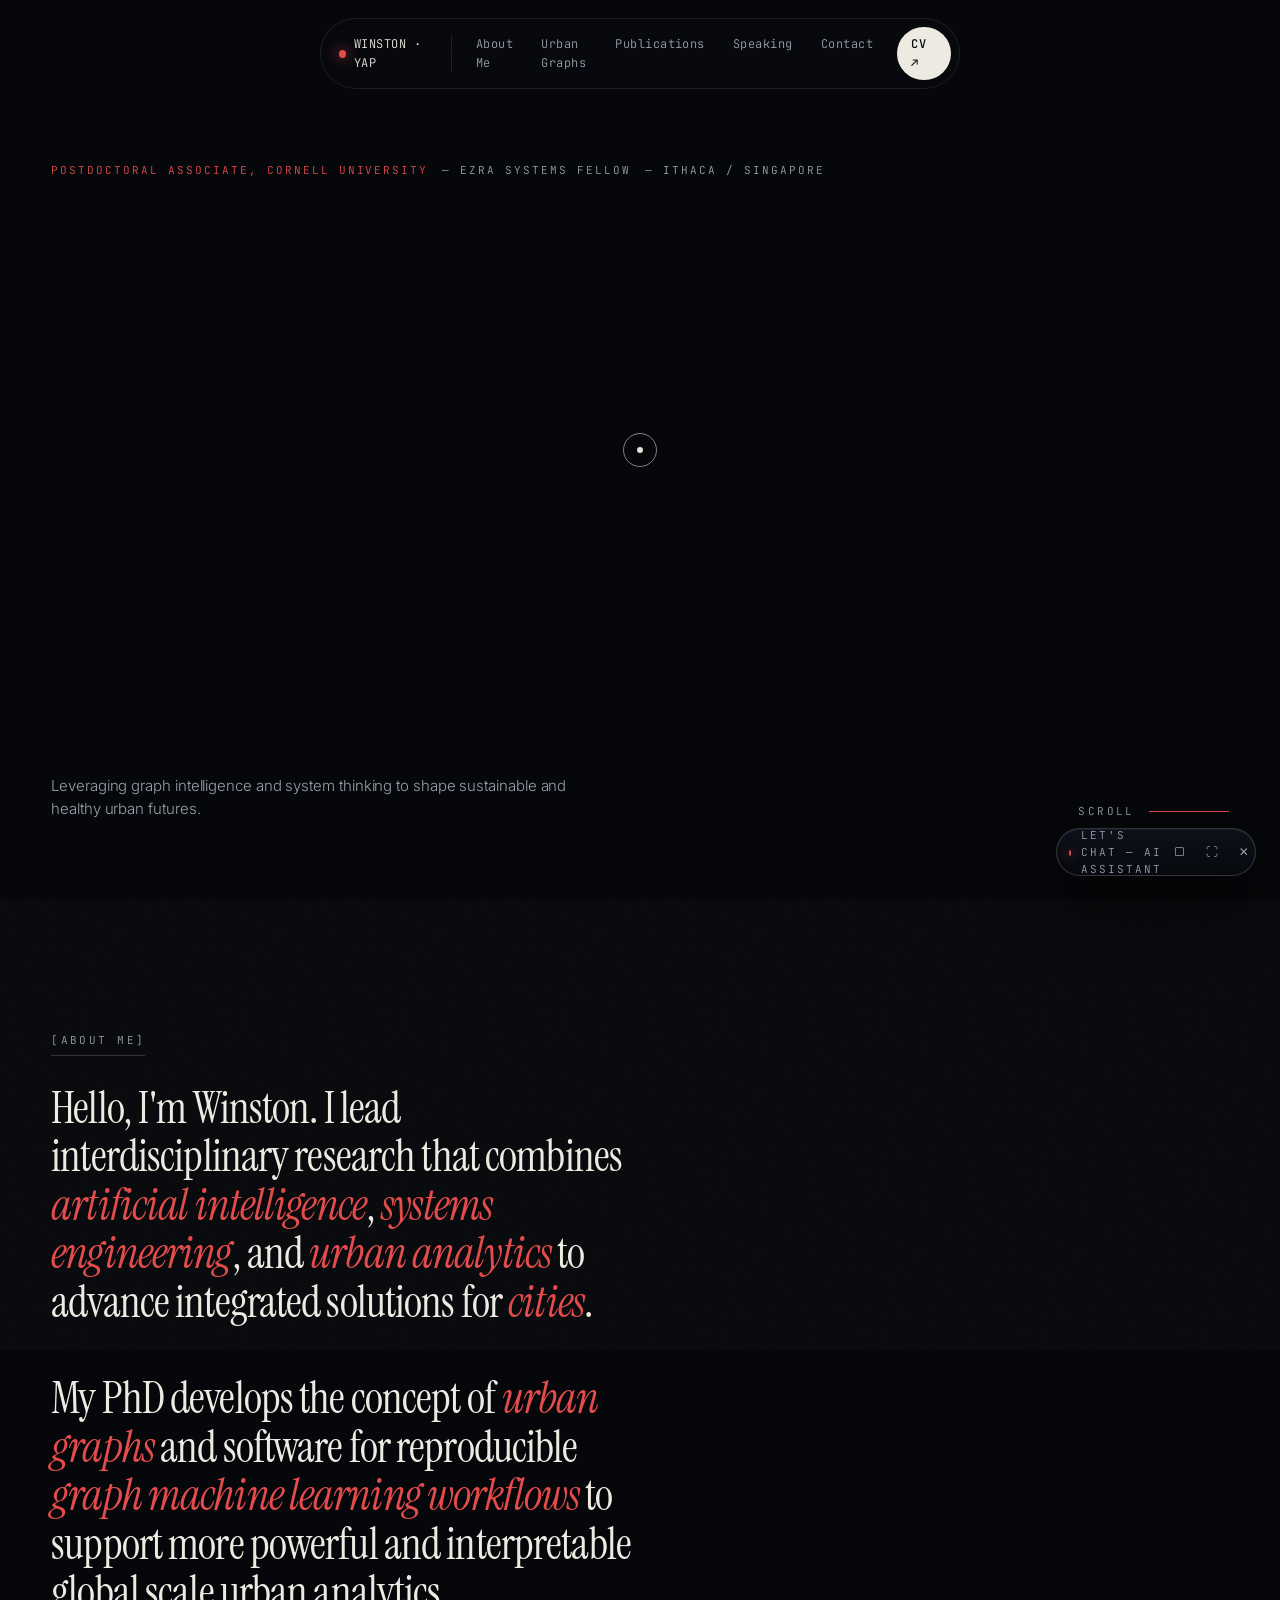
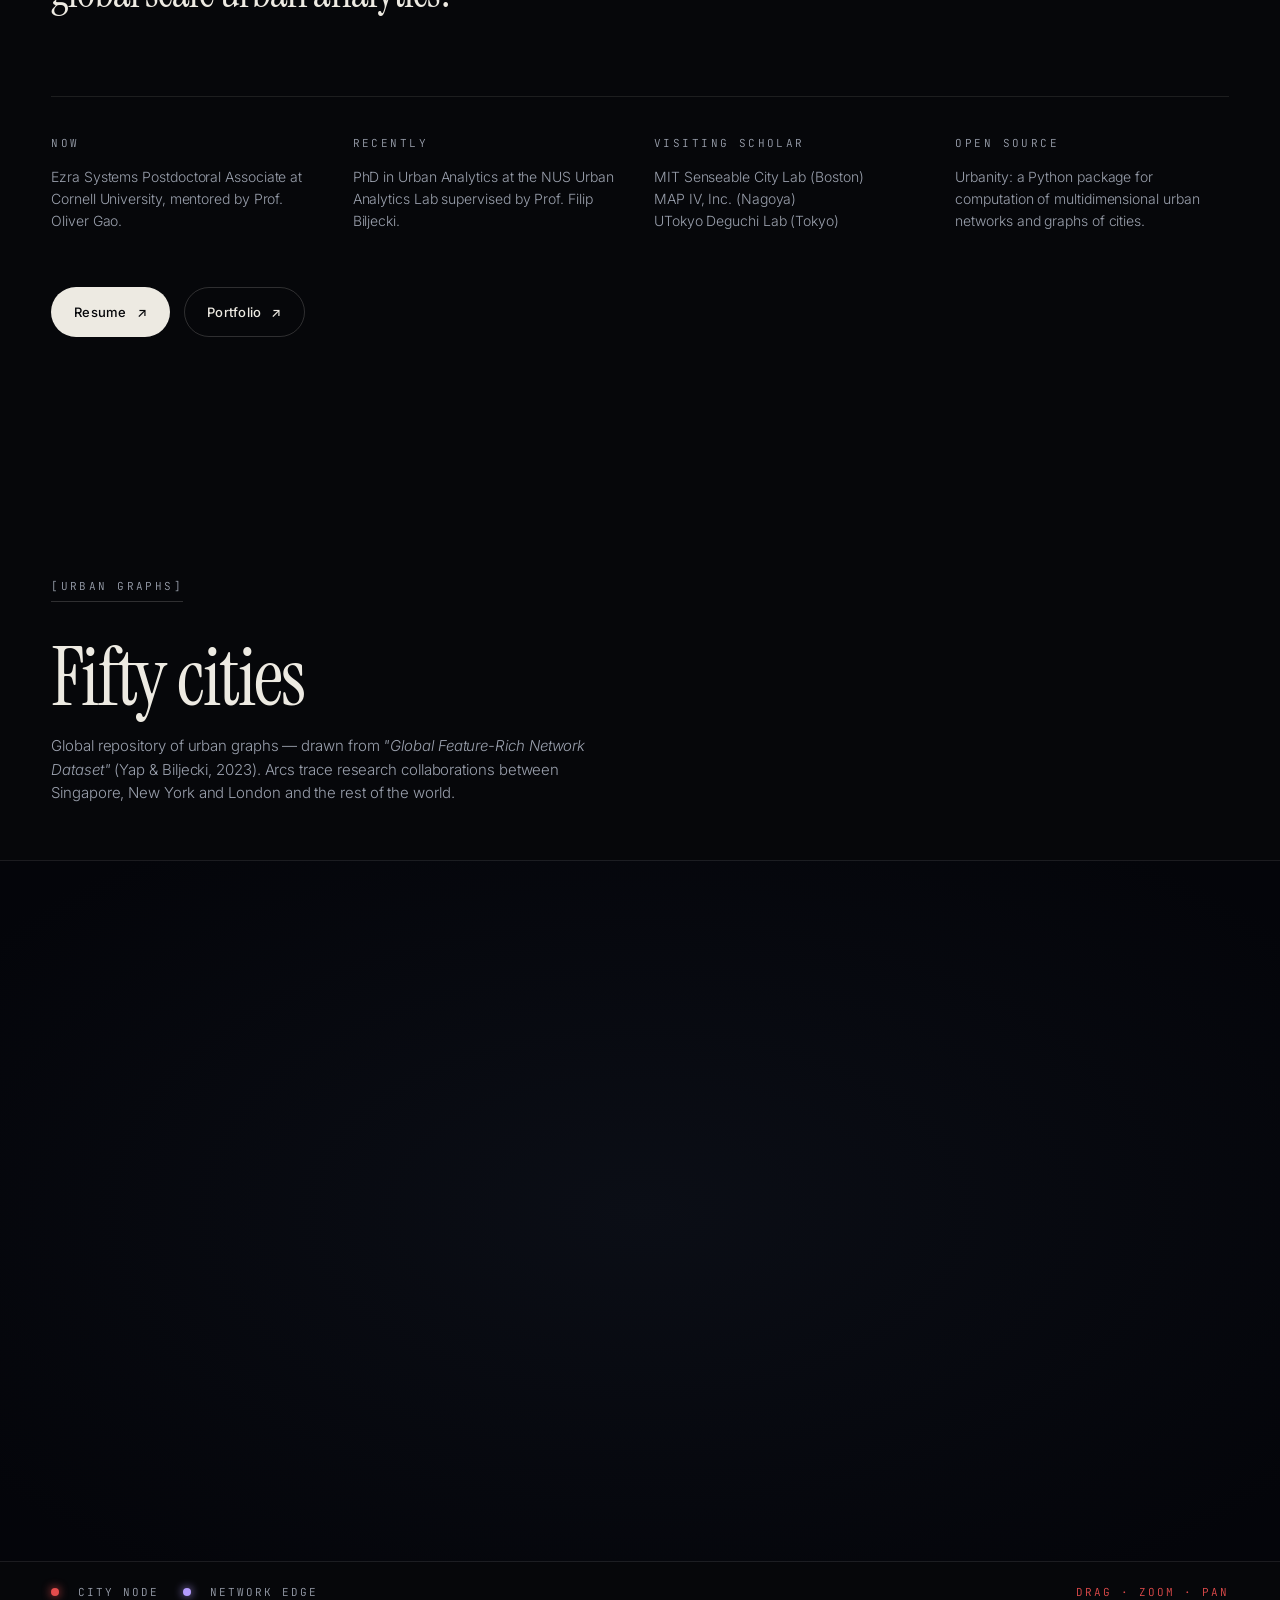
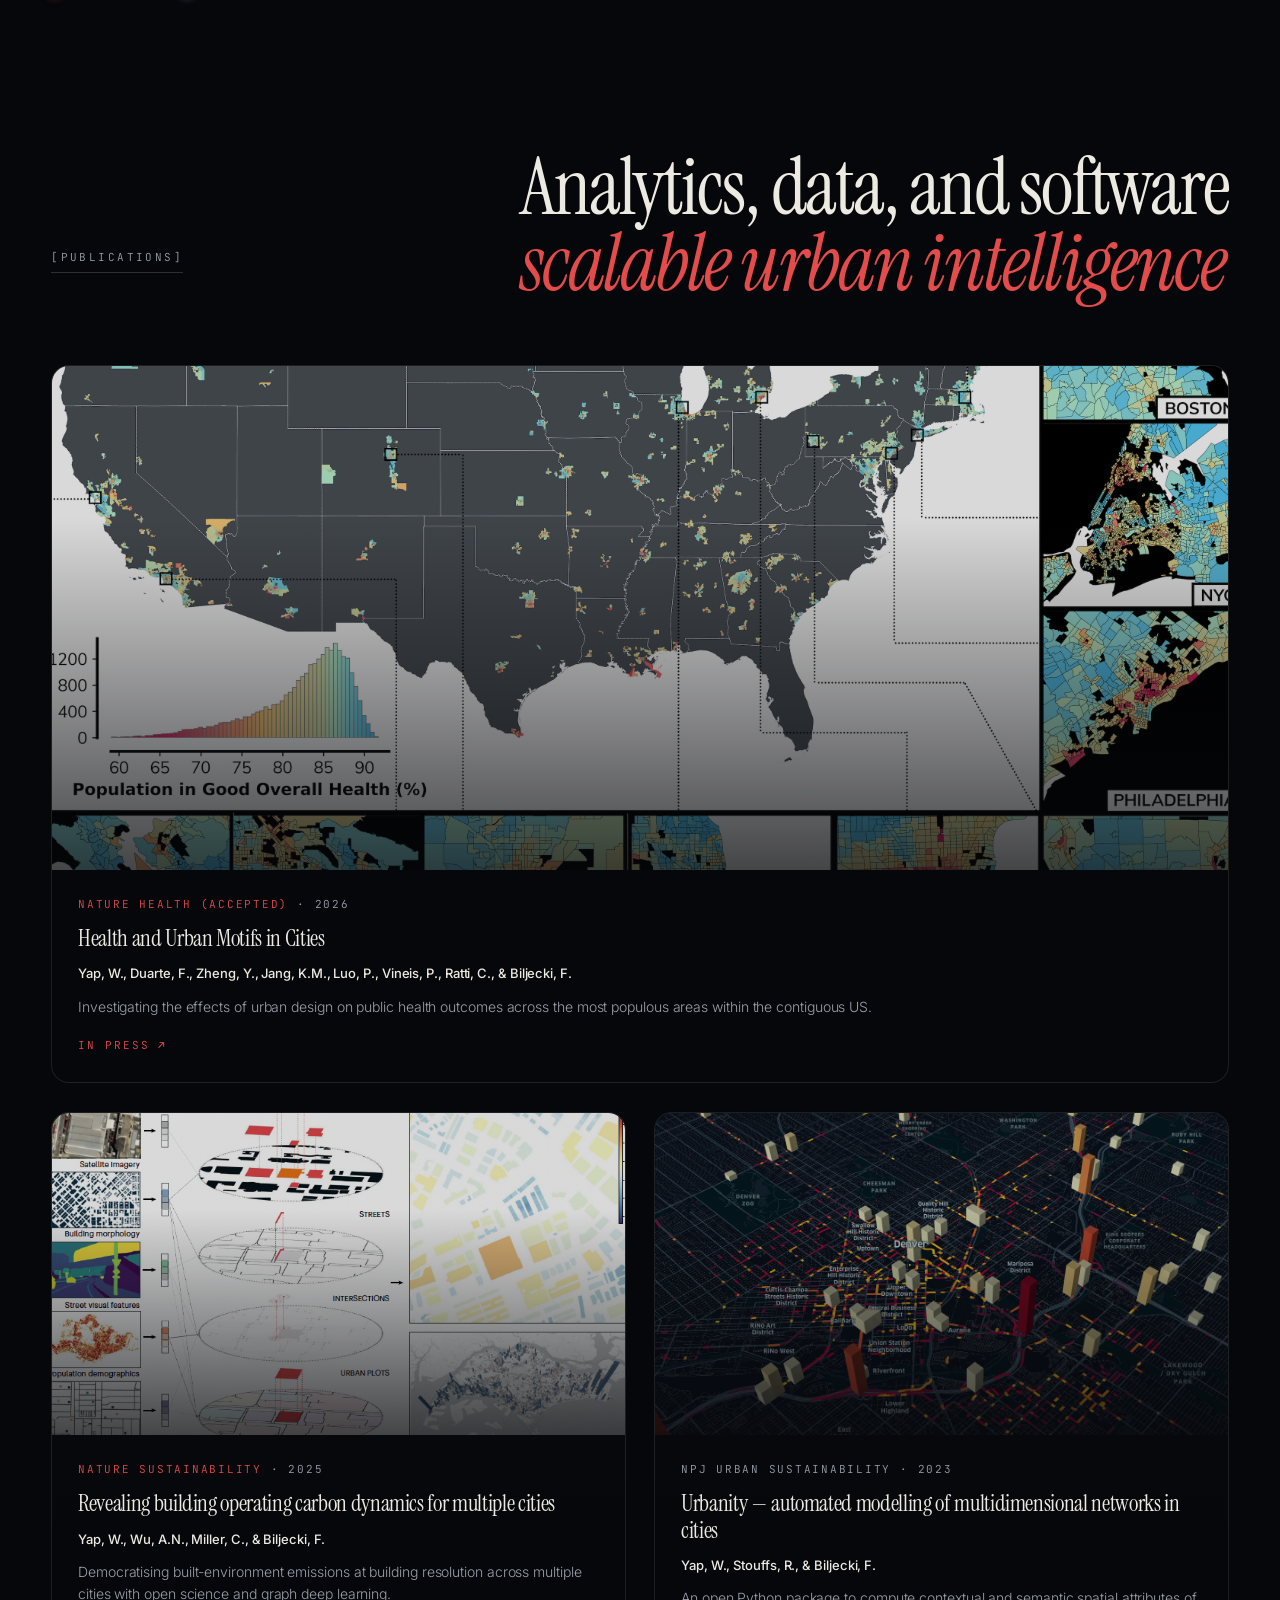
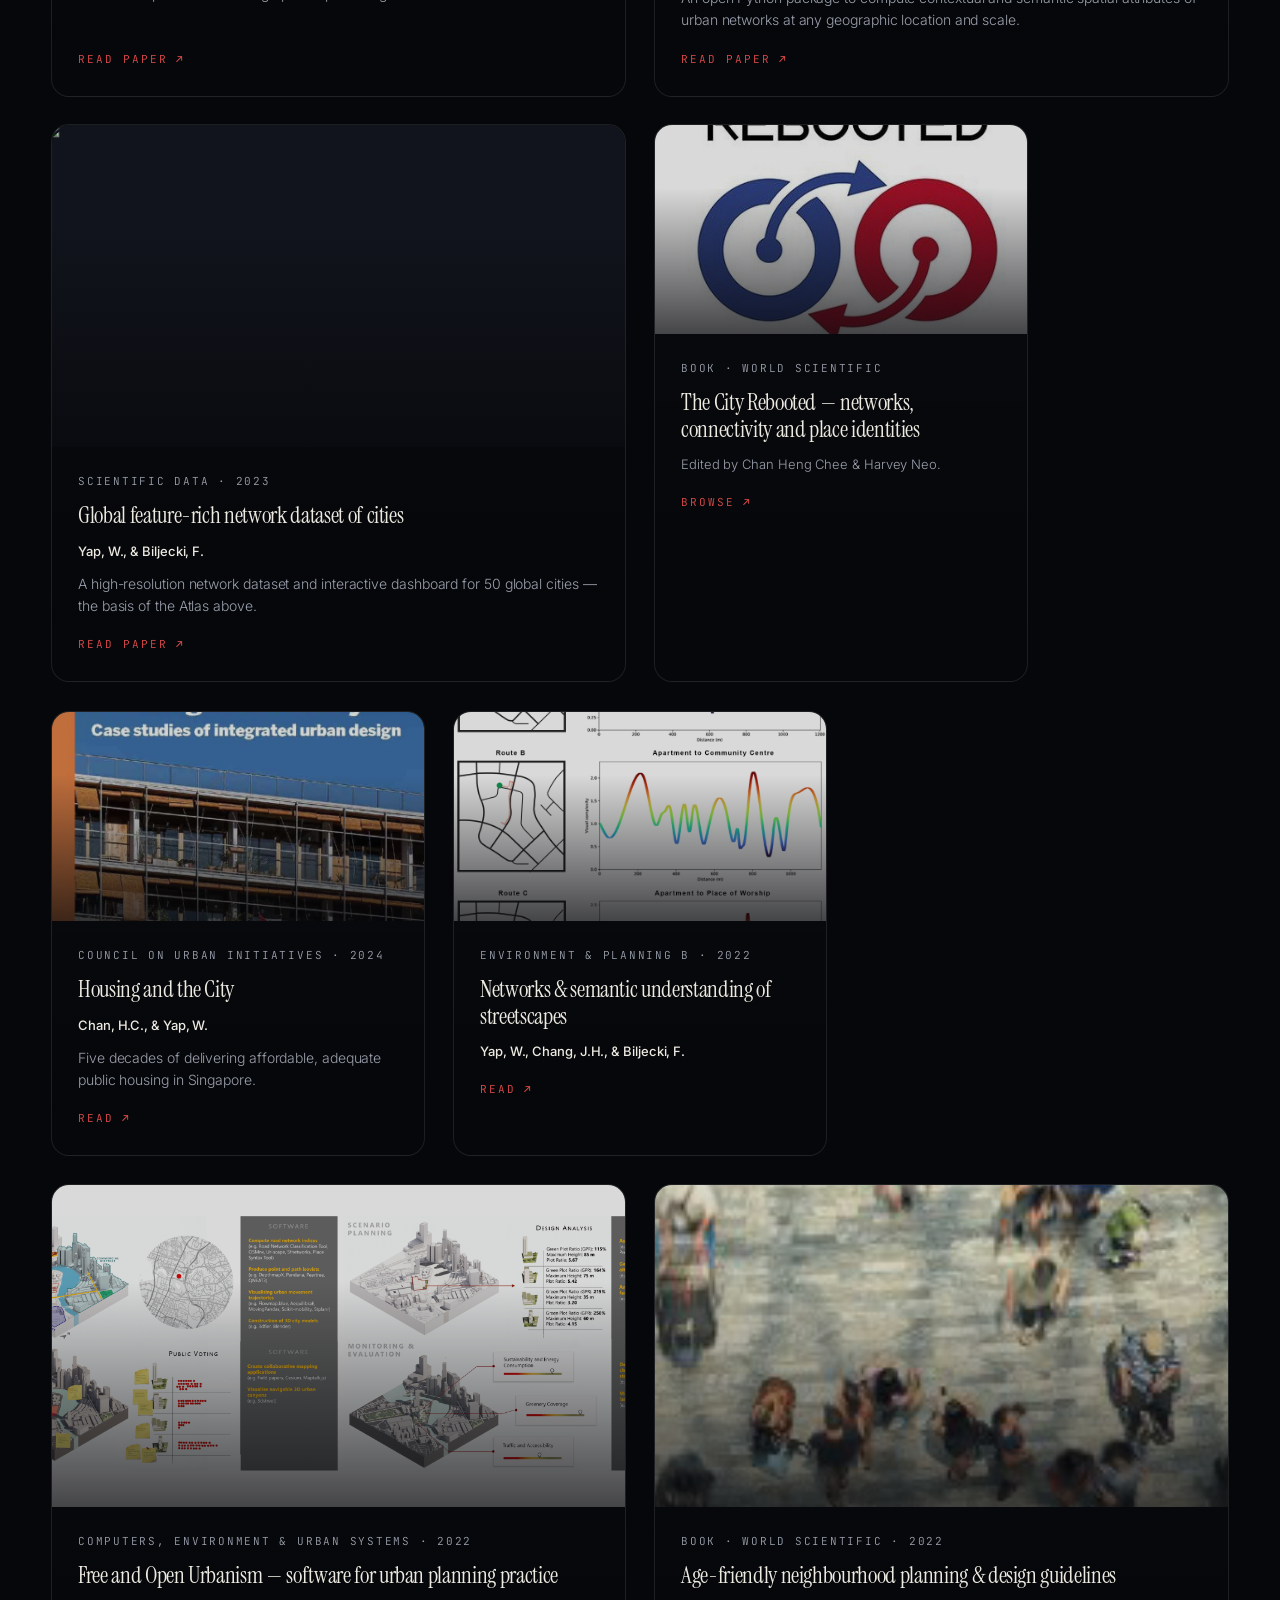
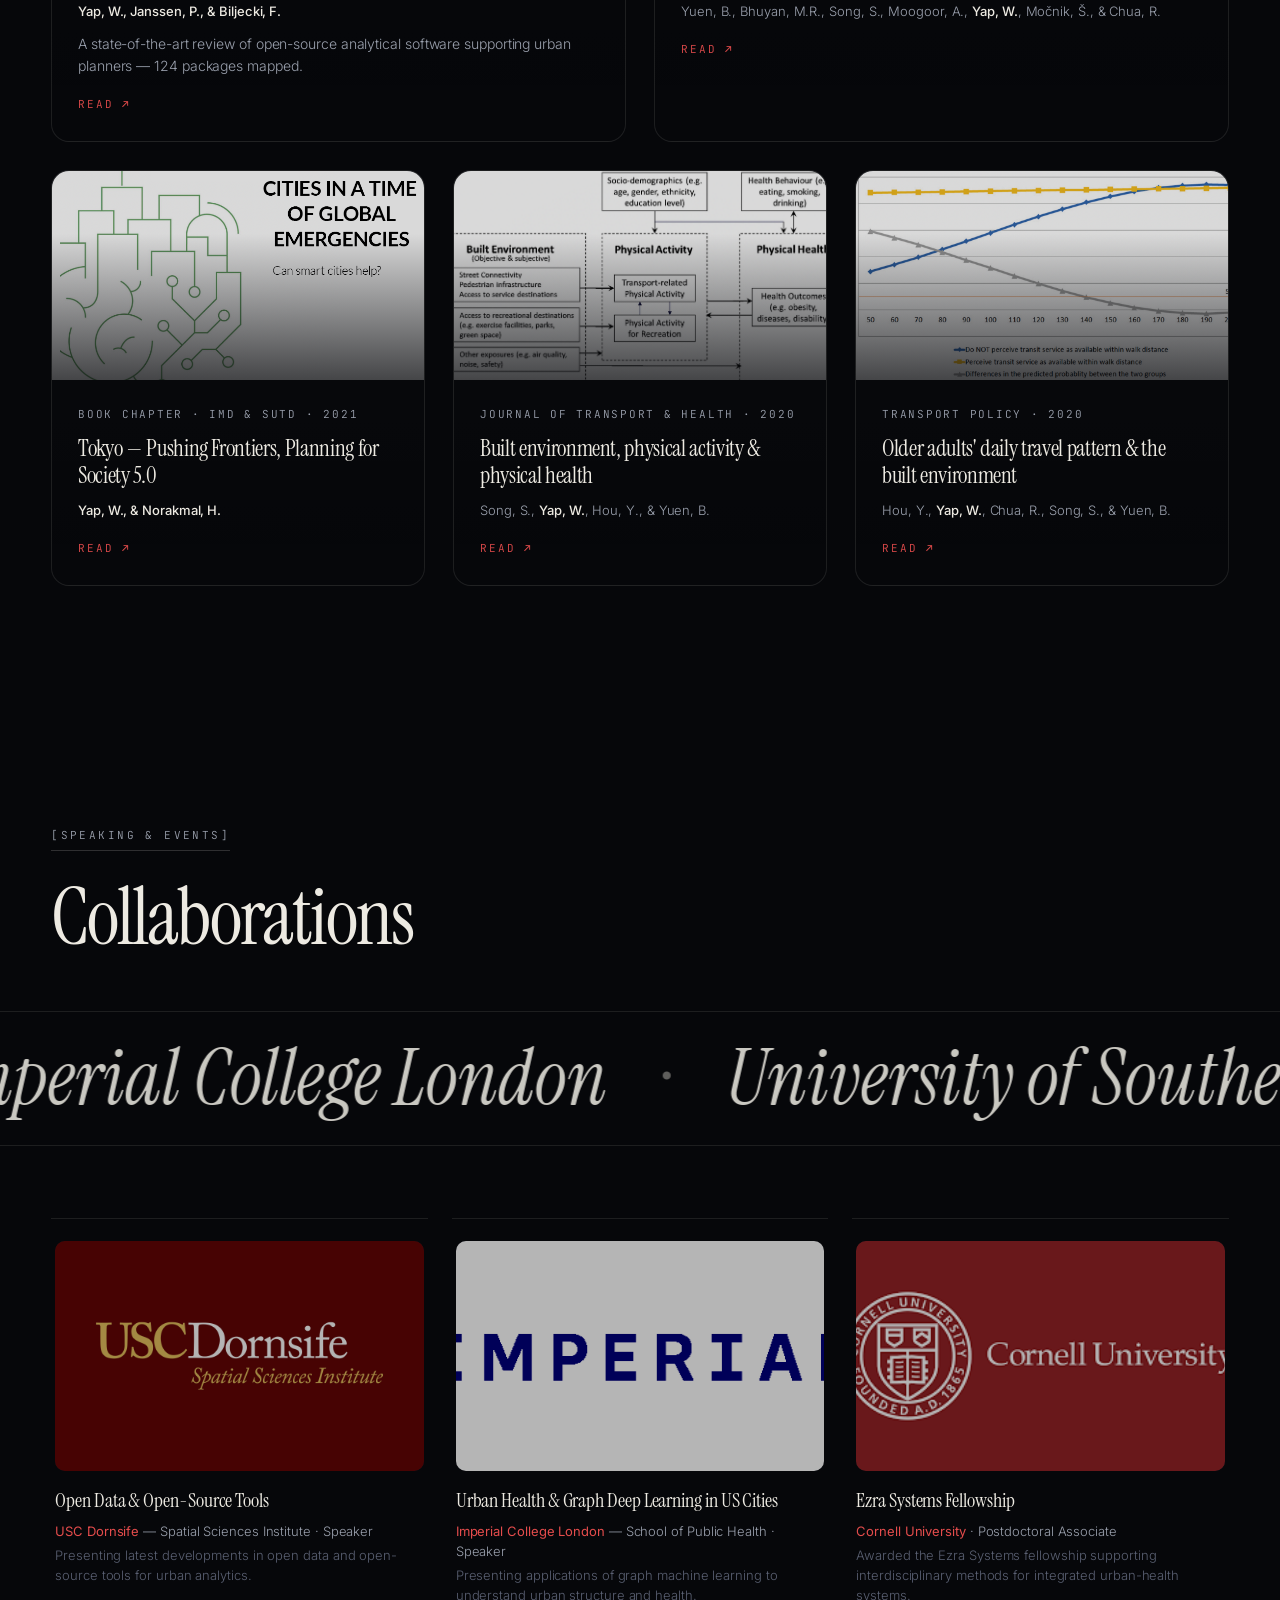
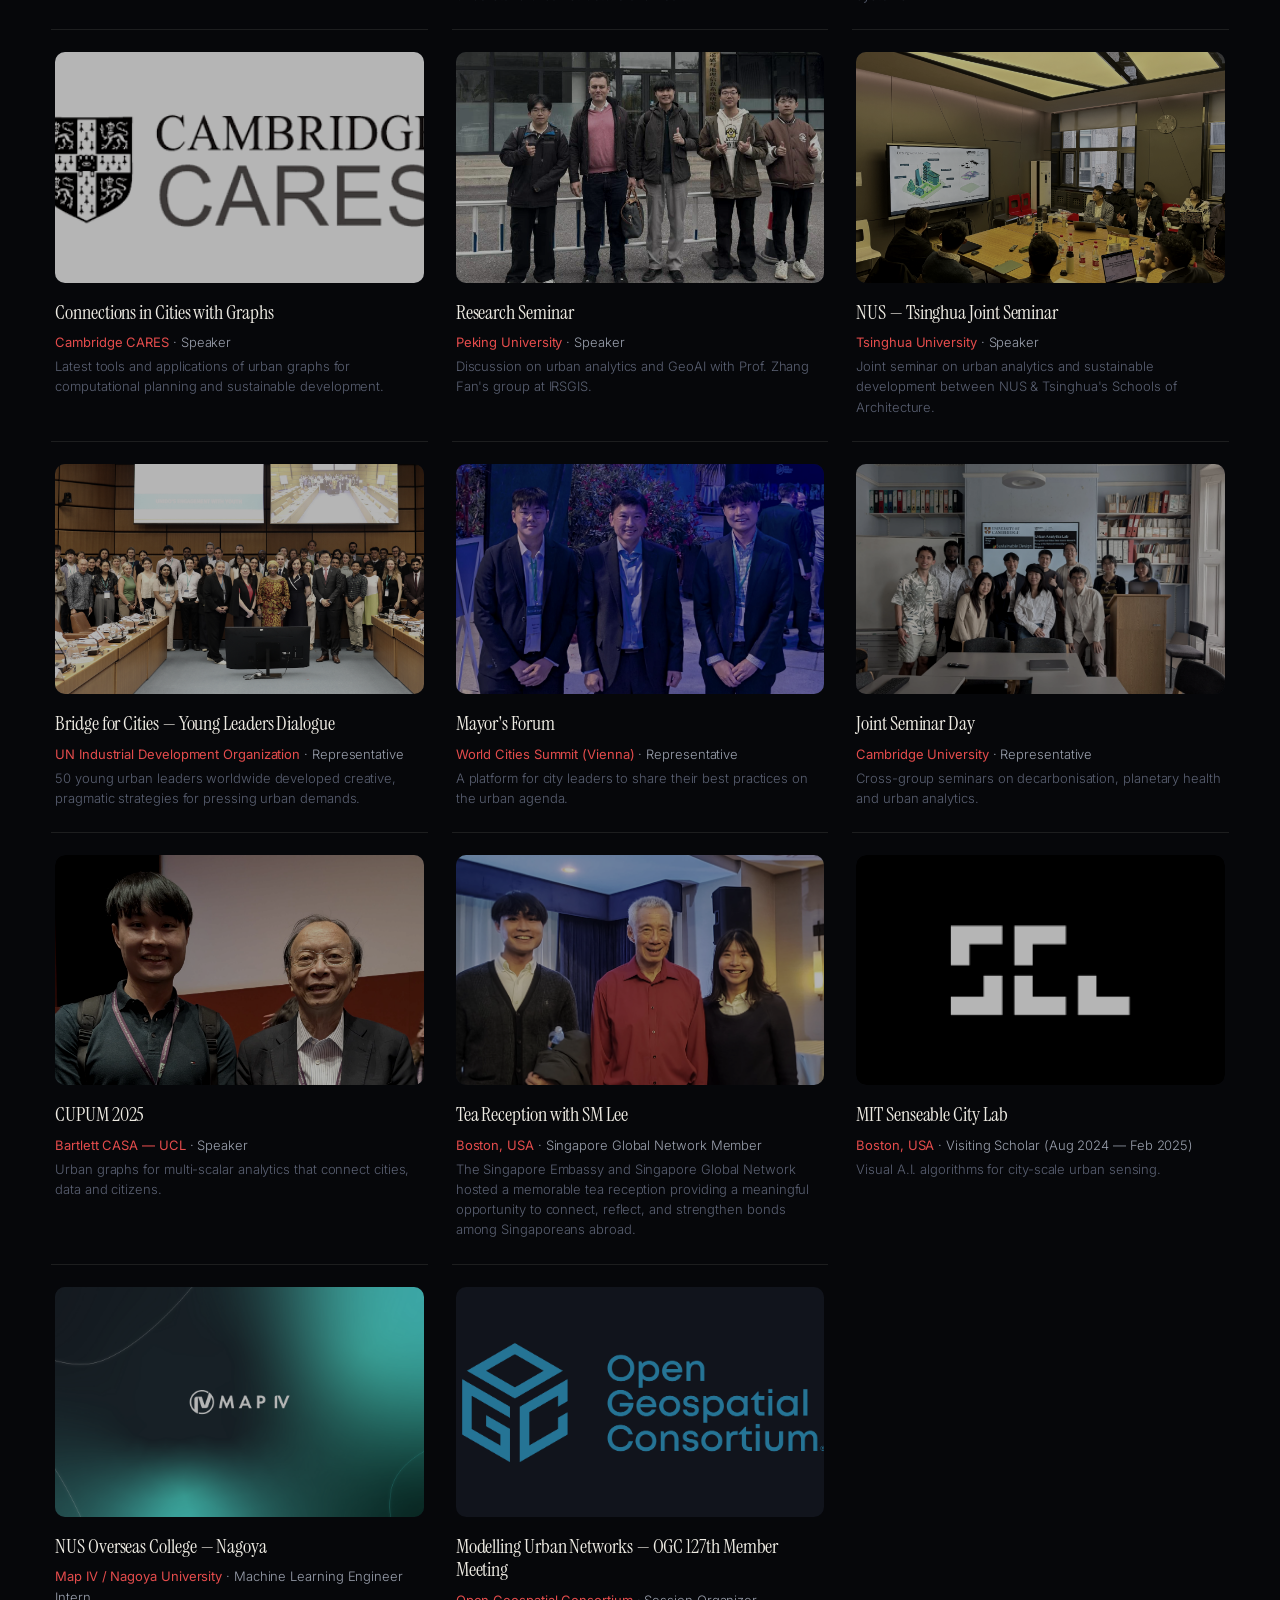
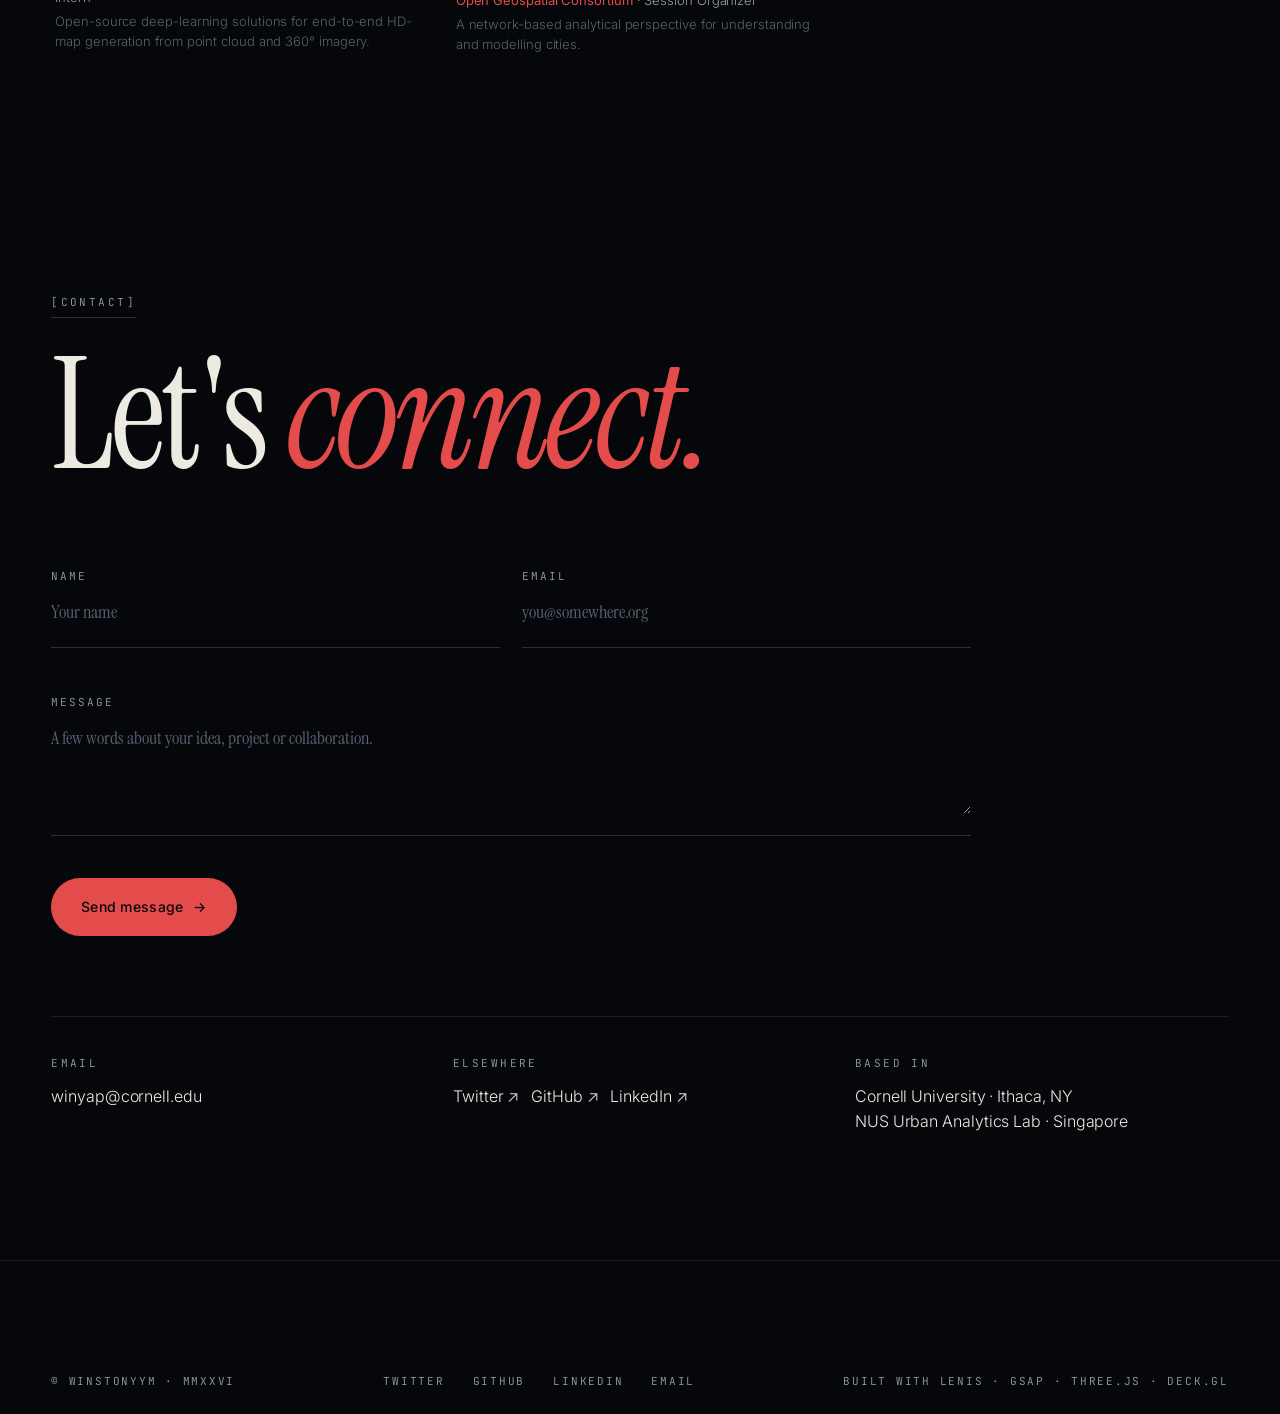
==== index.html @ 9ad3f40e "update site layout" ====
<!DOCTYPE html>
<html lang="en">
<head>
	<meta charset="utf-8" />
	<meta name="viewport" content="width=device-width, initial-scale=1" />
	<title>Winston Yap — Cosmic Cartography of Cities</title>
	<meta name="description" content="Winston Yap — Ezra Systems Postdoctoral Associate at Cornell University. Urban analytics, systems thinking, graph deep learning, and urban health." />
	<meta name="theme-color" content="#06070A" />

	<link rel="preconnect" href="https://fonts.googleapis.com">
	<link rel="preconnect" href="https://fonts.gstatic.com" crossorigin>
	<link rel="stylesheet" href="https://fonts.googleapis.com/css2?family=Instrument+Serif:ital@0;1&family=Inter:wght@200;300;400;500;600&family=JetBrains+Mono:wght@300;400;500&display=swap">

	<link rel="stylesheet" href="https://unpkg.com/maplibre-gl@4.7.1/dist/maplibre-gl.css" />
	<link rel="stylesheet" href="assets/css/modern.css" />
</head>
<body class="is-loading">

	<!-- Loader -->
	<div id="loader" class="loader">
		<div class="loader__inner">
			<div class="loader__count"><span class="loader__num" id="loaderNum">00</span><span class="loader__pct">%</span></div>
			<div class="loader__label">Loading...</div>
			<div class="loader__bar"><span id="loaderBar"></span></div>
		</div>
	</div>

	<!-- Custom cursor -->
	<div class="cursor" id="cursor">
		<div class="cursor__dot"></div>
		<div class="cursor__ring"></div>
	</div>

	<!-- Background layers -->
	<div class="bg-aurora" aria-hidden="true"></div>
	<div class="bg-grain" aria-hidden="true"></div>

	<!-- Floating Nav -->
	<nav class="nav" aria-label="Primary">
		<a class="nav__brand" href="#top">
			<span class="nav__brand-mark"></span>
			<span class="nav__brand-text">winston · yap</span>
		</a>
		<ul class="nav__menu">
			<li><a href="#about">About Me</a></li>
			<li><a href="#graphs">Urban Graphs</a></li>
			<li><a href="#work">Publications</a></li>
			<li><a href="#events">Speaking</a></li>
			<li><a href="#contact">Contact</a></li>
		</ul>
		<a href="images/Winston_CV.pdf" class="nav__cta">CV ↗</a>
	</nav>

	<main id="top">

		<!-- ===== HERO ===== -->
		<section class="hero">
			<div id="heroMap" class="hero__map" aria-hidden="true"></div>

			<div class="hero__meta">
				<span class="meta-tag">Postdoctoral Associate, Cornell University</span>
				<span class="meta-tag">— Ezra Systems Fellow</span>
				<span class="meta-tag">— Ithaca / Singapore</span>
			</div>

			<div class="hero__bottom">
				<p class="hero__bio">Leveraging graph intelligence and system thinking to shape sustainable and healthy urban futures.</p>
				<div class="hero__scroll">
					<span>Scroll</span>
					<div class="hero__scroll-line"></div>
				</div>
			</div>
		</section>

		<!-- ===== ABOUT ===== -->
		<section class="about" id="about">
			<span class="kicker">[About Me]</span>
			<h2 class="about__lead">Hello, I'm Winston. I lead interdisciplinary research that combines <em>artificial intelligence</em>, <em>systems engineering</em>, and <em>urban analytics</em> to advance integrated solutions for <em>cities</em>. <br ><br >My PhD develops the concept of <em>urban graphs</em> and software for reproducible<em> graph machine learning workflows</em> to support more powerful and interpretable global scale urban analytics.</h2>

			<div class="about__grid">
				<div>
					<span class="kicker">Now</span>
					<p>Ezra Systems Postdoctoral Associate at Cornell University, mentored by Prof. Oliver Gao.</p>
				</div>
				<div>
					<span class="kicker">Recently</span>
					<p>PhD in Urban Analytics at the NUS Urban Analytics Lab supervised by Prof. Filip Biljecki.</p>
				</div>
				<div>
					<span class="kicker">Visiting Scholar</span>
					<p>MIT Senseable City Lab (Boston)</p>
					<p>MAP IV, Inc. (Nagoya)</p>
					<p>UTokyo Deguchi Lab (Tokyo)</p>
				</div>
				<div>
					<span class="kicker">Open source</span>
					<p>Urbanity: a Python package for computation of multidimensional urban networks and graphs of cities.</p>
				</div>
			</div>

			<div class="about__actions">
				<a href="images/Winston_CV.pdf" class="btn">Resume <span>↗</span></a>
				<a href="images/Portfolio.pdf" class="btn btn--ghost">Portfolio <span>↗</span></a>
			</div>
		</section>

		<!-- ===== URBAN GRAPHS (deck.gl) ===== -->
		<section class="atlas" id="graphs">
			<div class="atlas__head">
				<span class="kicker">[Urban Graphs]</span>
				<h2>Fifty cities <em></em></h2>
				<p>Global repository of urban graphs — drawn from <i>"Global Feature-Rich Network Dataset"</i> (Yap &amp; Biljecki, 2023). Arcs trace research collaborations between Singapore, New York and London and the rest of the world.</p>
			</div>
			<div id="atlasMap" class="atlas__map" role="img" aria-label="Interactive global cities map"></div>
			<div class="atlas__legend">
				<span><i class="dot dot--cyan"></i> City node</span>
				<span><i class="dot dot--lilac"></i> Network edge</span>
				<span class="atlas__hint">drag · zoom · pan</span>
			</div>
		</section>

		<!-- ===== PUBLICATIONS ===== -->
		<section class="work" id="work">
			<div class="work__head">
				<span class="kicker">[Publications]</span>
				<h2>Analytics, data, and software <br/><em>scalable urban intelligence</em></h2>
			</div>

			<div class="work__grid">
				<article class="card card--feature">
					<a class="card__media" href="https://www.nature.com/naturehealth/" target="_blank" rel="noopener">
						<img src="images/health_motif.png" alt="" loading="lazy" />
					</a>
					<div class="card__body">
						<div class="card__tag"><span class="accent">Nature Health (accepted)</span> · 2026</div>
						<h3 class="card__title">Health and Urban Motifs in Cities</h3>
						<p class="card__meta"><b>Yap, W., Duarte, F., Zheng, Y., Jang, K.M., Luo, P., Vineis, P., Ratti, C., &amp; Biljecki, F.</b></p>
						<p class="card__excerpt">Investigating the effects of urban design on public health outcomes across the most populous areas within the contiguous US.</p>
						<a class="card__cta" href="https://www.nature.com/naturehealth/" target="_blank" rel="noopener">In Press</a>
					</div>
				</article>
				<article class="card">
					<a class="card__media" href="https://doi.org/10.1038/s41893-025-01615-8" target="_blank" rel="noopener">
						<img src="images/nature_sus.png" alt="" loading="lazy" />
					</a>
					<div class="card__body">
						<div class="card__tag"><span class="accent">Nature Sustainability</span> · 2025</div>
						<h3 class="card__title">Revealing building operating carbon dynamics for multiple cities</h3>
						<p class="card__meta"><b>Yap, W., Wu, A.N., Miller, C., &amp; Biljecki, F.</b></p>
						<p class="card__excerpt">Democratising built-environment emissions at building resolution across multiple cities with open science and graph deep learning.</p>
						<a class="card__cta" href="https://doi.org/10.1038/s41893-025-01615-8" target="_blank" rel="noopener">Read paper</a>
					</div>
				</article>

				<article class="card">
					<a class="card__media" href="https://www.nature.com/articles/s42949-023-00125-w" target="_blank" rel="noopener">
						<img src="images/gun/gun.png" alt="" loading="lazy" />
					</a>
					<div class="card__body">
						<div class="card__tag">npj Urban Sustainability · 2023</div>
						<h3 class="card__title">Urbanity — automated modelling of multidimensional networks in cities</h3>
						<p class="card__meta"><b>Yap, W., Stouffs, R., &amp; Biljecki, F.</b></p>
						<p class="card__excerpt">An open Python package to compute contextual and semantic spatial attributes of urban networks at any geographic location and scale.</p>
						<a class="card__cta" href="https://www.nature.com/articles/s42949-023-00125-w" target="_blank" rel="noopener">Read paper</a>
					</div>
				</article>

				<article class="card">
					<a class="card__media" href="https://www.nature.com/articles/s41597-023-02578-1" target="_blank" rel="noopener">
						<img src="images/gun/compare.png" alt="" loading="lazy" />
					</a>
					<div class="card__body">
						<div class="card__tag">Scientific Data · 2023</div>
						<h3 class="card__title">Global feature-rich network dataset of cities</h3>
						<p class="card__meta"><b>Yap, W., &amp; Biljecki, F.</b></p>
						<p class="card__excerpt">A high-resolution network dataset and interactive dashboard for 50 global cities — the basis of the Atlas above.</p>
						<a class="card__cta" href="https://www.nature.com/articles/s41597-023-02578-1" target="_blank" rel="noopener">Read paper</a>
					</div>
				</article>

				<article class="card card--third">
					<a class="card__media" href="https://doi.org/10.1142/13719" target="_blank" rel="noopener">
						<img src="images/cities_rebooted.jpg" alt="" loading="lazy" onerror="this.style.display='none'"/>
					</a>
					<div class="card__body">
						<div class="card__tag">Book · World Scientific</div>
						<h3 class="card__title">The City Rebooted — networks, connectivity and place identities</h3>
						<p class="card__meta">Edited by Chan Heng Chee &amp; Harvey Neo.</p>
						<a class="card__cta" href="https://doi.org/10.1142/13719" target="_blank" rel="noopener">Browse</a>
					</div>
				</article>

				<article class="card card--third">
					<a class="card__media" href="https://councilonurbaninitiatives.com/resources/housing-and-the-city-case-studies-of-integrated-urban-design" target="_blank" rel="noopener">
						<img src="images/housingandcity.png" alt="" loading="lazy" />
					</a>
					<div class="card__body">
						<div class="card__tag">Council on Urban Initiatives · 2024</div>
						<h3 class="card__title">Housing and the City</h3>
						<p class="card__meta"><b>Chan, H.C., &amp; Yap, W.</b></p>
						<p class="card__excerpt">Five decades of delivering affordable, adequate public housing in Singapore.</p>
						<a class="card__cta" href="https://councilonurbaninitiatives.com/resources/housing-and-the-city-case-studies-of-integrated-urban-design" target="_blank" rel="noopener">Read</a>
					</div>
				</article>

				<article class="card card--third">
					<a class="card__media" href="https://doi.org/10.1177/23998083221138832" target="_blank" rel="noopener">
						<img src="images/epb/Routes_Complexity.png" alt="" loading="lazy" />
					</a>
					<div class="card__body">
						<div class="card__tag">Environment &amp; Planning B · 2022</div>
						<h3 class="card__title">Networks &amp; semantic understanding of streetscapes</h3>
						<p class="card__meta"><b>Yap, W., Chang, J.H., &amp; Biljecki, F.</b></p>
						<a class="card__cta" href="https://doi.org/10.1177/23998083221138832" target="_blank" rel="noopener">Read</a>
					</div>
				</article>

				<article class="card">
					<a class="card__media" href="https://doi.org/10.1016/j.compenvurbsys.2022.101825" target="_blank" rel="noopener">
						<img src="images/foss/02.png" alt="" loading="lazy" />
					</a>
					<div class="card__body">
						<div class="card__tag">Computers, Environment &amp; Urban Systems · 2022</div>
						<h3 class="card__title">Free and Open Urbanism — software for urban planning practice</h3>
						<p class="card__meta"><b>Yap, W., Janssen, P., &amp; Biljecki, F.</b></p>
						<p class="card__excerpt">A state-of-the-art review of open-source analytical software supporting urban planners — 124 packages mapped.</p>
						<a class="card__cta" href="https://doi.org/10.1016/j.compenvurbsys.2022.101825" target="_blank" rel="noopener">Read</a>
					</div>
				</article>

				<article class="card">
					<a class="card__media" href="https://lkycic.sutd.edu.sg/publications/age-friendly-neighbourhood-planning-and-design-guidelines-a-singapore-case-study-world-scientific/" target="_blank" rel="noopener">
						<img src="images/PDG.png" alt="" loading="lazy" />
					</a>
					<div class="card__body">
						<div class="card__tag">Book · World Scientific · 2022</div>
						<h3 class="card__title">Age-friendly neighbourhood planning &amp; design guidelines</h3>
						<p class="card__meta">Yuen, B., Bhuyan, M.R., Song, S., Moogoor, A., <b>Yap, W.</b>, Močnik, Š., &amp; Chua, R.</p>
						<a class="card__cta" href="https://lkycic.sutd.edu.sg/publications/age-friendly-neighbourhood-planning-and-design-guidelines-a-singapore-case-study-world-scientific/" target="_blank" rel="noopener">Read</a>
					</div>
				</article>

				<article class="card card--third">
					<a class="card__media" href="https://lkycic.sutd.edu.sg/publications/books/cities-in-a-time-of-global-emergencies/" target="_blank" rel="noopener">
						<img src="images/cities.png" alt="" loading="lazy" />
					</a>
					<div class="card__body">
						<div class="card__tag">Book chapter · IMD &amp; SUTD · 2021</div>
						<h3 class="card__title">Tokyo — Pushing Frontiers, Planning for Society 5.0</h3>
						<p class="card__meta"><b>Yap, W., &amp; Norakmal, H.</b></p>
						<a class="card__cta" href="https://lkycic.sutd.edu.sg/publications/books/cities-in-a-time-of-global-emergencies/" target="_blank" rel="noopener">Read</a>
					</div>
				</article>

				<article class="card card--third">
					<a class="card__media" href="https://doi.org/10.1016/j.jth.2020.100881" target="_blank" rel="noopener">
						<img src="images/jth.png" alt="" loading="lazy" />
					</a>
					<div class="card__body">
						<div class="card__tag">Journal of Transport &amp; Health · 2020</div>
						<h3 class="card__title">Built environment, physical activity &amp; physical health</h3>
						<p class="card__meta">Song, S., <b>Yap, W.</b>, Hou, Y., &amp; Yuen, B.</p>
						<a class="card__cta" href="https://doi.org/10.1016/j.jth.2020.100881" target="_blank" rel="noopener">Read</a>
					</div>
				</article>

				<article class="card card--third">
					<a class="card__media" href="https://doi.org/10.1016/j.tranpol.2020.06.017" target="_blank" rel="noopener">
						<img src="images/tp.png" alt="" loading="lazy" />
					</a>
					<div class="card__body">
						<div class="card__tag">Transport Policy · 2020</div>
						<h3 class="card__title">Older adults' daily travel pattern &amp; the built environment</h3>
						<p class="card__meta">Hou, Y., <b>Yap, W.</b>, Chua, R., Song, S., &amp; Yuen, B.</p>
						<a class="card__cta" href="https://doi.org/10.1016/j.tranpol.2020.06.017" target="_blank" rel="noopener">Read</a>
					</div>
				</article>
			</div>
		</section>

		<!-- ===== SPEAKING / EVENTS ===== -->
		<section class="speaking" id="events">
			<div class="speaking__head">
				<span class="kicker">[Speaking &amp; Events]</span>
				<h2>Collaborations</h2>
			</div>

			<div class="marquee" data-marquee>
				<div class="marquee__track">
					<span>Imperial College London <i>·</i></span>
					<span>University of Southern California <i>·</i></span>
					<span>Cornell University <i>·</i></span>
					<span>Cambridge CARES <i>·</i></span>
					<span>Peking University <i>·</i></span>
					<span>Tsinghua University <i>·</i></span>
					<span>United Nations<i>·</i></span>
					<span>World Cities Summit <i>·</i></span>
					<span>Bartlett CASA - UCL <i>·</i></span>
					<span>MIT <i>·</i></span>
					<span>Singapore Ministry of National Development <i>·</i></span>
					<span>Open Geospatial Consortium <i>·</i></span>
					<span>Planning Institute of Australia <i>·</i></span>
				</div>
			</div>

			<div class="speaking__grid">
				<article class="event">
					<a class="event__media" href="https://dornsife.usc.edu/spatial/" target="_blank" rel="noopener">
						<img src="images/usc-dornsife.jpg" alt="" loading="lazy" />
					</a>
					<h3>Open Data &amp; Open-Source Tools</h3>
					<div class="event__role"><b>USC Dornsife</b> — Spatial Sciences Institute · Speaker</div>
					<p class="event__desc">Presenting latest developments in open data and open-source tools for urban analytics.</p>
				</article>
				<article class="event">
					<a class="event__media" href="https://www.imperial.ac.uk/school-public-health/" target="_blank" rel="noopener">
						<img src="images/imperial.png" alt="" loading="lazy" />
					</a>
					<h3>Urban Health &amp; Graph Deep Learning in US Cities</h3>
					<div class="event__role"><b>Imperial College London</b> — School of Public Health · Speaker</div>
					<p class="event__desc">Presenting applications of graph machine learning to understand urban structure and health.</p>
				</article>

				<article class="event">
					<a class="event__media" href="https://www.engineering.cornell.edu/sys/ezra-systems-scholars/" target="_blank" rel="noopener">
						<img src="images/cornell.png" alt="" loading="lazy" />
					</a>
					<h3>Ezra Systems Fellowship</h3>
					<div class="event__role"><b>Cornell University</b> · Postdoctoral Associate</div>
					<p class="event__desc">Awarded the Ezra Systems fellowship supporting interdisciplinary methods for integrated urban-health systems.</p>
				</article>

				<article class="event">
					<a class="event__media" href="https://www.cares.cam.ac.uk/research/hd4-project/" target="_blank" rel="noopener">
						<img src="images/cambridge_cares.png" alt="" loading="lazy" />
					</a>
					<h3>Connections in Cities with Graphs</h3>
					<div class="event__role"><b>Cambridge CARES</b> · Speaker</div>
					<p class="event__desc">Latest tools and applications of urban graphs for computational planning and sustainable development.</p>
				</article>

				<article class="event">
					<a class="event__media" href="https://irsgis.pku.edu.cn/english/index.htm" target="_blank" rel="noopener">
						<img src="images/peking.jpg" alt="" loading="lazy" onerror="this.style.display='none'"/>
					</a>
					<h3>Research Seminar</h3>
					<div class="event__role"><b>Peking University</b> · Speaker</div>
					<p class="event__desc">Discussion on urban analytics and GeoAI with Prof. Zhang Fan's group at IRSGIS.</p>
				</article>

				<article class="event">
					<a class="event__media" href="https://www.arch.tsinghua.edu.cn/column/Home" target="_blank" rel="noopener">
						<img src="images/tsinghua.jpeg" alt="" loading="lazy" onerror="this.style.display='none'"/>
					</a>
					<h3>NUS — Tsinghua Joint Seminar</h3>
					<div class="event__role"><b>Tsinghua University</b> · Speaker</div>
					<p class="event__desc">Joint seminar on urban analytics and sustainable development between NUS &amp; Tsinghua's Schools of Architecture.</p>
				</article>

				<article class="event">
					<a class="event__media" href="https://www.unido.org/news/bridge-cities-dialogue-fuels-youth-leadership-urban-sustainability" target="_blank" rel="noopener">
						<img src="images/unido.png" alt="" loading="lazy" />
					</a>
					<h3>Bridge for Cities — Young Leaders Dialogue</h3>
					<div class="event__role"><b>UN Industrial Development Organization</b> · Representative</div>
					<p class="event__desc">50 young urban leaders worldwide developed creative, pragmatic strategies for pressing urban demands.</p>
				</article>

				<article class="event">
					<a class="event__media" href="https://www.worldcitiessummit.com.sg/wcs-mayors-forum" target="_blank" rel="noopener">
						<img src="images/wcs_2_cropped.jpg" alt="" loading="lazy" onerror="this.style.display='none'"/>
					</a>
					<h3>Mayor's Forum</h3>
					<div class="event__role"><b>World Cities Summit (Vienna)</b> · Representative</div>
					<p class="event__desc">A platform for city leaders to share their best practices on the urban agenda.</p>
				</article>

				<article class="event">
					<a class="event__media" href="https://www.sustainabledesign.arct.cam.ac.uk/news/joint-seminar-day-nus-urban-analytics-lab-27th-june-2025" target="_blank" rel="noopener">
						<img src="images/cambridge.jpg" alt="" loading="lazy" onerror="this.style.display='none'"/>
					</a>
					<h3>Joint Seminar Day</h3>
					<div class="event__role"><b>Cambridge University</b> · Representative</div>
					<p class="event__desc">Cross-group seminars on decarbonisation, planetary health and urban analytics.</p>
				</article>

				<article class="event">
					<a class="event__media" href="https://www.ucl.ac.uk/bartlett/casa/about/cupum-2025" target="_blank" rel="noopener">
						<img src="images/cupum_crop.jpg" alt="" loading="lazy" onerror="this.style.display='none'"/>
					</a>
					<h3>CUPUM 2025</h3>
					<div class="event__role"><b>Bartlett CASA — UCL</b> · Speaker</div>
					<p class="event__desc">Urban graphs for multi-scalar analytics that connect cities, data and citizens.</p>
				</article>
				<article class="event">
					<a class="event__media" href="https://singaporeglobalnetwork.gov.sg/events-past/tea-reception-with-sm-lee-in-boston/" target="_blank" rel="noopener">
						<img src="images/sg_global_cropped.jpg" alt="" loading="lazy" />
					</a>
					<h3>Tea Reception with SM Lee</h3>
					<div class="event__role"><b>Boston, USA</b> · Singapore Global Network Member</div>
					<p class="event__desc">The Singapore Embassy and Singapore Global Network hosted a memorable tea reception providing a meaningful opportunity to connect, reflect, and strengthen bonds among Singaporeans abroad.</p>
				</article>
				<article class="event">
					<a class="event__media" href="https://senseable.mit.edu/" target="_blank" rel="noopener">
						<img src="images/mitscl.png" alt="" loading="lazy" />
					</a>
					<h3>MIT Senseable City Lab</h3>
					<div class="event__role"><b>Boston, USA</b> · Visiting Scholar (Aug 2024 — Feb 2025)</div>
					<p class="event__desc">Visual A.I. algorithms for city-scale urban sensing.</p>
				</article>

				<article class="event">
					<a class="event__media" href="https://www.map4.jp/" target="_blank" rel="noopener">
						<img src="images/mapiv.png" alt="" loading="lazy" />
					</a>
					<h3>NUS Overseas College — Nagoya</h3>
					<div class="event__role"><b>Map IV / Nagoya University</b> · Machine Learning Engineer Intern</div>
					<p class="event__desc">Open-source deep-learning solutions for end-to-end HD-map generation from point cloud and 360° imagery.</p>
				</article>

				<article class="event">
					<a class="event__media" href="https://portal.ogc.org/meet/" target="_blank" rel="noopener">
						<img src="images/ogc_logo.png" alt="" loading="lazy" />
					</a>
					<h3>Modelling Urban Networks — OGC 127th Member Meeting</h3>
					<div class="event__role"><b>Open Geospatial Consortium</b> · Session Organizer</div>
					<p class="event__desc">A network-based analytical perspective for understanding and modelling cities.</p>
				</article>
			</div>
		</section>

		<!-- ===== CONTACT ===== -->
		<section class="contact" id="contact">
			<span class="kicker">[Contact]</span>
			<h2>Let's <em style="font-style:italic;color:#e44c4c">connect.</em></h2>

			<form class="contact__form" method="POST" action="https://formspree.io/f/mlezvvbn">
				<div class="field">
					<label for="cname">Name</label>
					<input id="cname" type="text" name="name" placeholder="Your name" required>
				</div>
				<div class="field">
					<label for="cemail">Email</label>
					<input id="cemail" type="email" name="email" placeholder="you@somewhere.org" required>
				</div>
				<div class="field field--full">
					<label for="cmsg">Message</label>
					<textarea id="cmsg" name="message" rows="3" placeholder="A few words about your idea, project or collaboration."></textarea>
				</div>
				<button class="btn btn--primary" type="submit">Send message <span>→</span></button>
			</form>

			<div class="contact__side">
				<div>
					<span class="kicker">Email</span>
					<p><a href="mailto:winyap@cornell.edu">winyap@cornell.edu</a></p>
				</div>
				<div>
					<span class="kicker">Elsewhere</span>
					<p>
						<a href="https://twitter.com/winstonyym" target="_blank" rel="noopener">Twitter ↗</a>&nbsp;&nbsp;
						<a href="https://github.com/winstonyym" target="_blank" rel="noopener">GitHub ↗</a>&nbsp;&nbsp;
						<a href="https://www.linkedin.com/in/winston-yap-000/" target="_blank" rel="noopener">LinkedIn ↗</a>
					</p>
				</div>
				<div>
					<span class="kicker">Based in</span>
					<p>Cornell University · Ithaca, NY<br/>NUS Urban Analytics Lab · Singapore</p>
				</div>
			</div>
		</section>

		<!-- ===== FOOTER ===== -->
		<footer class="footer">
			<div class="footer__name"></div>
			<div class="footer__row">
				<div>© winstonyym · MMXXVI</div>
				<div class="footer__links">
					<a href="https://twitter.com/winstonyym" target="_blank" rel="noopener">Twitter</a>
					<a href="https://github.com/winstonyym" target="_blank" rel="noopener">GitHub</a>
					<a href="https://www.linkedin.com/in/winston-yap-000/" target="_blank" rel="noopener">LinkedIn</a>
					<a href="mailto:winyap@cornell.edu">Email</a>
				</div>
				<div>Built with Lenis · GSAP · three.js · deck.gl</div>
			</div>
		</footer>

	</main>

	<!-- AI Chat Widget (preserved + restyled) -->
	<div id="gradioWindow" class="chatwin minimized">
		<div id="gradioHeader" class="chatwin__header">
			<div class="chatwin__title">Let's chat — AI assistant</div>
			<div class="chatwin__controls">
				<button id="minBtn" class="chatwin__btn" title="Toggle">▢</button>
				<button id="maxBtn" class="chatwin__btn" title="Maximize">⛶</button>
				<button id="closeBtn" class="chatwin__btn" title="Close">✕</button>
			</div>
		</div>
		<div class="chatwin__body">
			<iframe src="https://winstonyym-career-conversation.hf.space?__theme=dark" loading="lazy" title="AI assistant"></iframe>
		</div>
	</div>
	<button id="openWidgetBtn" class="chatwin__open">AI · open</button>

	<!-- Scripts -->
	<script src="https://unpkg.com/lenis@1.1.20/dist/lenis.min.js"></script>
	<script src="https://cdnjs.cloudflare.com/ajax/libs/gsap/3.12.5/gsap.min.js"></script>
	<script src="https://cdnjs.cloudflare.com/ajax/libs/gsap/3.12.5/ScrollTrigger.min.js"></script>
	<script src="https://unpkg.com/maplibre-gl@4.7.1/dist/maplibre-gl.js"></script>
	<script src="https://unpkg.com/deck.gl@9.0.32/dist.min.js"></script>
	<script src="https://unpkg.com/@deck.gl/mapbox@9.0.32/dist.min.js"></script>

	<script src="assets/js/site.js"></script>
	<script src="assets/js/hero.js"></script>
	<script src="assets/js/atlas.js"></script>

	<script type="importmap">
	{
		"imports": {
			"three": "https://cdn.jsdelivr.net/npm/three@0.160.0/build/three.module.js",
			"three/addons/": "https://cdn.jsdelivr.net/npm/three@0.160.0/examples/jsm/"
		}
	}
	</script>
	<script type="module" src="assets/js/twin.js"></script>

</body>
</html>
---- assets/css/modern.css ----
/* ===========================================================
   Winston Yap — Cosmic Cartography of Cities
   Modern dark-matter design system
   =========================================================== */

/* ---------- Reset ---------- */
*, *::before, *::after { box-sizing: border-box; }
html, body { margin: 0; padding: 0; }
img, svg, video, canvas { display: block; max-width: 100%; }
button, input, textarea, select { font: inherit; color: inherit; }
a { color: inherit; text-decoration: none; }
ul, ol { list-style: none; margin: 0; padding: 0; }
h1, h2, h3, h4, h5, h6, p { margin: 0; }

/* ---------- Tokens ---------- */
:root {
  /* Color */
  --bg:       #06070A;
  --bg-2:     #0A0C12;
  --bg-3:     #11141C;
  --fg:       #EDEAE2;
  --fg-dim:   #9AA0AD;
  --fg-mute:  #5A6072;
  --line:     rgba(237, 234, 226, 0.10);
  --line-2:   rgba(237, 234, 226, 0.18);
  --cyan:     #6EE0FF;
  --lilac:    #B49CFF;
  --amber:    #F2B36F;
  --rose:     #FF8FA3;
  --grad-aurora: radial-gradient(60% 80% at 12% 8%, rgba(110, 224, 255, 0.10), transparent 60%),
                 radial-gradient(50% 70% at 88% 18%, rgba(180, 156, 255, 0.10), transparent 60%),
                 radial-gradient(70% 70% at 50% 110%, rgba(242, 179, 111, 0.06), transparent 70%);

  /* Type */
  --ff-display: 'Instrument Serif', 'Times New Roman', serif;
  --ff-sans:    'Inter', system-ui, -apple-system, Segoe UI, Helvetica, Arial, sans-serif;
  --ff-mono:    'JetBrains Mono', ui-monospace, SFMono-Regular, Menlo, Consolas, monospace;

  /* Sizing */
  --gutter: clamp(16px, 4vw, 64px);
  --rail: clamp(20px, 4vw, 56px);

  /* Motion */
  --ease: cubic-bezier(.22,.61,.36,1);
  --ease-out: cubic-bezier(.16,1,.3,1);
}

/* ---------- Base ---------- */
html { scroll-behavior: auto; }
body {
  background: var(--bg);
  color: var(--fg);
  font-family: var(--ff-sans);
  font-size: 16px;
  line-height: 1.55;
  font-weight: 300;
  letter-spacing: -0.005em;
  -webkit-font-smoothing: antialiased;
  -moz-osx-font-smoothing: grayscale;
  overflow-x: hidden;
  cursor: none;
}
body.no-cursor { cursor: auto; }
body.is-loading { overflow: hidden; height: 100vh; }

::selection { background: rgba(110, 224, 255, 0.30); color: var(--fg); }

/* ---------- Background layers ---------- */
.bg-aurora {
  position: fixed; inset: 0;
  pointer-events: none;
  background: var(--grad-aurora);
  z-index: 0;
  transform: translateZ(0);
}
.bg-grain {
  position: fixed; inset: -50%;
  pointer-events: none;
  background-image: url("data:image/svg+xml;utf8,<svg xmlns='http://www.w3.org/2000/svg' width='160' height='160'><filter id='n'><feTurbulence type='fractalNoise' baseFrequency='0.85' numOctaves='2' stitchTiles='stitch'/><feColorMatrix values='0 0 0 0 0.93  0 0 0 0 0.91  0 0 0 0 0.86  0 0 0 0.06 0'/></filter><rect width='100%' height='100%' filter='url(%23n)'/></svg>");
  opacity: 0.5;
  mix-blend-mode: screen;
  z-index: 1;
  animation: grain 7s steps(6) infinite;
}
@keyframes grain {
  0%   { transform: translate(0,0); }
  20%  { transform: translate(-3%, 2%); }
  40%  { transform: translate(2%, -3%); }
  60%  { transform: translate(-2%, 3%); }
  80%  { transform: translate(3%, -2%); }
  100% { transform: translate(0,0); }
}

/* ---------- Custom cursor ---------- */
.cursor {
  position: fixed; inset: 0;
  pointer-events: none;
  z-index: 9999;
  mix-blend-mode: difference;
}
.cursor__dot, .cursor__ring {
  position: absolute; top: 0; left: 0;
  border-radius: 50%;
  transform: translate3d(-50%, -50%, 0);
  will-change: transform, width, height;
}
.cursor__dot {
  width: 6px; height: 6px;
  background: var(--fg);
  transition: width .25s var(--ease), height .25s var(--ease), opacity .25s var(--ease);
}
.cursor__ring {
  width: 34px; height: 34px;
  border: 1px solid rgba(237, 234, 226, 0.55);
  transition: width .35s var(--ease), height .35s var(--ease), border-color .25s var(--ease);
}
.cursor.is-hover .cursor__ring { width: 64px; height: 64px; border-color: rgba(110, 224, 255, 0.95); }
.cursor.is-hover .cursor__dot  { width: 0; height: 0; }
@media (max-width: 900px), (pointer: coarse) {
  .cursor { display: none; }
  body { cursor: auto; }
}

/* ---------- Loader ---------- */
.loader {
  position: fixed; inset: 0;
  background: var(--bg);
  z-index: 10000;
  display: grid; place-items: center;
  transition: opacity .8s var(--ease-out);
}
.loader__inner { width: min(440px, 80vw); }
.loader__count {
  font-family: var(--ff-display);
  font-size: clamp(64px, 14vw, 160px);
  line-height: 1;
  letter-spacing: -0.02em;
  display: flex; align-items: flex-start;
}
.loader__pct { font-size: 0.45em; opacity: .6; margin-left: .15em; margin-top: .3em; }
.loader__label {
  font-family: var(--ff-mono);
  font-size: 11px;
  letter-spacing: 0.2em;
  text-transform: uppercase;
  color: var(--fg-dim);
  margin-top: 16px;
}
.loader__bar {
  margin-top: 28px;
  height: 1px;
  background: var(--line);
  position: relative;
  overflow: hidden;
}
.loader__bar > span {
  position: absolute; inset: 0 100% 0 0;
  background: linear-gradient(90deg, #e44c4c, var(--lilac), var(--amber));
}
.loader.is-out { opacity: 0; pointer-events: none; }

/* ---------- Nav ---------- */
.nav {
  position: fixed;
  top: 18px; left: 50%;
  transform: translateX(-50%);
  z-index: 100;
  display: flex; align-items: center; gap: 8px;
  padding: 8px 8px 8px 18px;
  background: rgba(10, 12, 18, 0.55);
  border: 1px solid var(--line);
  backdrop-filter: blur(18px) saturate(140%);
  -webkit-backdrop-filter: blur(18px) saturate(140%);
  border-radius: 999px;
  font-family: var(--ff-mono);
  font-size: 12px;
  letter-spacing: 0.04em;
}
.nav__brand { display: flex; align-items: center; gap: 8px; padding-right: 14px; border-right: 1px solid var(--line); }
.nav__brand-mark {
  width: 8px; height: 8px; border-radius: 50%;
  background: #e44c4c;
  box-shadow: 0 0 14px #e44c4c;
  display: inline-block;
}
.nav__brand-text { text-transform: uppercase; }
.nav__menu { display: flex; gap: 4px; padding: 0 4px; }
.nav__menu a {
  display: inline-block;
  padding: 8px 12px;
  border-radius: 999px;
  color: var(--fg-dim);
  transition: color .25s var(--ease), background .25s var(--ease);
}
.nav__menu a:hover { color: var(--fg); background: rgba(255,255,255,0.05); }
.nav__cta {
  padding: 8px 14px;
  border-radius: 999px;
  background: var(--fg);
  color: var(--bg);
  font-weight: 500;
  transition: background .25s var(--ease);
}
.nav__cta:hover { background: #e44c4c; }
@media (max-width: 880px) {
  .nav__menu { display: none; }
  .nav { gap: 12px; }
}

/* ---------- Layout primitives ---------- */
.section { position: relative; padding: clamp(80px, 12vh, 140px) var(--rail); z-index: 2; }
.kicker {
  display: inline-block;
  font-family: var(--ff-mono);
  font-size: 11px;
  letter-spacing: 0.22em;
  text-transform: uppercase;
  color: var(--fg-dim);
  padding-bottom: 6px;
  border-bottom: 1px solid var(--line-2);
  margin-bottom: 28px;
}

/* ---------- Hero ---------- */
.hero {
  position: relative;
  min-height: 100svh;
  padding: clamp(110px, 18vh, 200px) var(--rail) 80px;
  display: flex; flex-direction: column; justify-content: space-between;
  z-index: 2;
  isolation: isolate;
  overflow: hidden;
}
/* deck.gl + MapLibre background */
.hero__map {
  position: absolute;
  inset: 0;
  z-index: 0;
  pointer-events: none;        /* purely a backdrop — never hijacks page scroll */
  background: #06070A;
}
.hero__map .maplibregl-canvas { width: 100% !important; height: 100% !important; }
.hero__map .maplibregl-ctrl-attrib {
  background: rgba(6, 7, 10, 0.55);
  border-top-left-radius: 6px;
  font-size: 9px;
  opacity: 0.45;
}
.hero__map .maplibregl-ctrl-attrib a { color: rgba(237, 234, 226, 0.55); }
.hero__map .maplibregl-ctrl-attrib-button { display: none; }

/* Dark gradient overlay for text legibility */
.hero::after {
  content: '';
  position: absolute;
  inset: 0;
  z-index: 1;
  pointer-events: none;
  background:
    radial-gradient(120% 90% at 0% 0%, rgba(6,7,10,0.50), transparent 55%),
    radial-gradient(120% 90% at 100% 100%, rgba(6,7,10,0.65), transparent 60%),
    linear-gradient(180deg, rgba(6,7,10,0.45) 0%, rgba(6,7,10,0.78) 100%);
}

.hero__meta, .hero__bottom { position: relative; z-index: 2; }
.hero__particles {
  position: absolute; inset: 0;
  width: 100%; height: 100%;
  z-index: 0;
  opacity: 0.7;
  display: none;        /* superseded by .hero__map */
}
.hero__meta {
  display: flex; flex-wrap: wrap; gap: 14px;
  font-family: var(--ff-mono);
  font-size: 11px;
  letter-spacing: 0.18em;
  color: var(--fg-dim);
  text-transform: uppercase;
}
.hero__meta .meta-tag:first-child { color: #e44c4c; }

.hero__title {
  font-family: var(--ff-display);
  font-weight: 400;
  font-size: clamp(56px, 11vw, 188px);
  line-height: 0.9;
  letter-spacing: -0.025em;
  margin: 60px 0 0;
}
.hero__line {
  display: block;
  overflow: hidden;
}
.hero__line > span {
  display: inline-block;
  transform: translateY(110%);
  will-change: transform;
}
.hero__line em {
  font-style: italic;
  color: #e44c4c;
  position: relative;
}
.hero__line em::after {
  content: '';
  position: absolute;
  inset: auto 0 0.12em 0;
  height: 2px;
  background: linear-gradient(90deg, transparent, #e44c4c, transparent);
  opacity: 0.6;
  transform: scaleX(0);
  transform-origin: left;
  animation: lineIn 1.6s 2.6s var(--ease-out) forwards;
}
@keyframes lineIn { to { transform: scaleX(1); } }

.hero__bottom {
  display: flex; justify-content: space-between; align-items: flex-end; gap: 40px;
  margin-top: 80px;
}
.hero__bio {
  max-width: 520px;
  font-size: clamp(15px, 1.1vw, 17px);
  color: var(--fg-dim);
  font-weight: 300;
}
.hero__scroll {
  display: flex; align-items: center; gap: 14px;
  font-family: var(--ff-mono);
  font-size: 11px;
  letter-spacing: 0.22em;
  text-transform: uppercase;
  color: var(--fg-dim);
}
.hero__scroll-line {
  width: 80px; height: 1px;
  background: linear-gradient(90deg, var(--fg-dim), transparent);
  position: relative; overflow: hidden;
}
.hero__scroll-line::after {
  content: '';
  position: absolute; inset: 0;
  background: #e44c4c;
  animation: scrollPulse 2s var(--ease-out) infinite;
}
@keyframes scrollPulse {
  0% { transform: translateX(-100%); }
  100% { transform: translateX(100%); }
}

/* ---------- Digital Twin ---------- */
.twin {
  position: relative;
  background: linear-gradient(180deg, transparent, rgba(10,12,18,0.6) 20%, var(--bg-2));
  z-index: 2;
}
.twin__sticky {
  position: relative;
  display: grid;
  grid-template-columns: 1.4fr 1fr;
  gap: 0;
}
.twin__canvas-wrap {
  position: sticky;
  top: 0;
  height: 100svh;
  width: 100%;
  overflow: hidden;
  border-right: 1px solid var(--line);
}
#twinCanvas {
  width: 100% !important;
  height: 100% !important;
  display: block;
}

.twin__hud {
  position: absolute;
  bottom: 24px; left: 24px; right: 24px;
  font-family: var(--ff-mono);
  font-size: 11px;
  letter-spacing: 0.12em;
  color: var(--fg-dim);
  text-transform: uppercase;
  pointer-events: none;
}
.hud__row {
  display: flex; justify-content: space-between;
  padding: 6px 0;
  border-top: 1px dashed var(--line);
}
.hud__row:first-child { border-top: none; }
.hud__row span:last-child { color: var(--fg); }
.hud__hint {
  margin-top: 12px;
  color: #e44c4c;
  letter-spacing: 0.22em;
}

.twin__panels {
  display: flex; flex-direction: column;
  padding: 0;
}
.twin__panel {
  min-height: 100svh;
  padding: 14vh var(--rail);
  display: flex; flex-direction: column; justify-content: center;
  border-bottom: 1px solid var(--line);
  position: relative;
}
.twin__panel:last-child { border-bottom: none; }
.twin__panel h2 {
  font-family: var(--ff-display);
  font-size: clamp(34px, 4.4vw, 68px);
  line-height: 1;
  letter-spacing: -0.02em;
  margin: 8px 0 24px;
  font-weight: 400;
}
.twin__panel h3 {
  font-family: var(--ff-display);
  font-size: clamp(28px, 3.4vw, 48px);
  line-height: 1.05;
  letter-spacing: -0.02em;
  font-weight: 400;
  margin-bottom: 18px;
}
.twin__panel p {
  color: var(--fg-dim);
  font-size: clamp(15px, 1.05vw, 17px);
  max-width: 46ch;
}
.twin__panel em { color: #e44c4c; font-style: italic; }

@media (max-width: 900px) {
  .twin__sticky { grid-template-columns: 1fr; }
  .twin__canvas-wrap { height: 70svh; position: relative; top: auto; border-right: none; border-bottom: 1px solid var(--line); }
  .twin__panel { min-height: auto; padding: 60px var(--rail); }
}

/* ---------- About ---------- */
.about {
  padding: clamp(100px, 14vh, 180px) var(--rail);
  position: relative; z-index: 2;
}
.about__lead {
  font-family: var(--ff-display);
  font-weight: 400;
  font-size: clamp(28px, 4.4vw, 44px);
  line-height: 1.1;
  letter-spacing: -0.02em;
  max-width: 50%;
  margin: 0 0 80px;
}
.about__lead em { color: #e44c4c; font-style: italic; }
.about__grid {
  display: grid; grid-template-columns: repeat(4, 1fr);
  gap: 28px;
  border-top: 1px solid var(--line);
  padding-top: 32px;
}
.about__grid > div { padding-right: 8px; }
.about__grid p { color: var(--fg-dim); font-size: 14px; max-width: 32ch; }
.about__grid .kicker { margin-bottom: 14px; padding-bottom: 0; border: none; }
.about__actions {
  display: flex; gap: 14px;
  margin-top: 56px;
}

@media (max-width: 900px) {
  .about__grid { grid-template-columns: repeat(2, 1fr); gap: 36px; }
}
@media (max-width: 540px) {
  .about__grid { grid-template-columns: 1fr; }
}

/* ---------- Buttons ---------- */
.btn {
  display: inline-flex; align-items: center; gap: 10px;
  padding: 14px 22px;
  background: var(--fg);
  color: var(--bg);
  border-radius: 999px;
  font-size: 13px;
  font-weight: 500;
  letter-spacing: 0.02em;
  border: 1px solid transparent;
  transition: transform .35s var(--ease-out), background .25s var(--ease);
  will-change: transform;
}
.btn:hover { background: #e44c4c; }
.btn--ghost { background: transparent; color: var(--fg); border-color: var(--line-2); }
.btn--ghost:hover { background: rgba(255,255,255,0.05); border-color: var(--fg); }
.btn--primary { background: #e44c4c; }
.btn--primary:hover { background: var(--lilac); color: var(--bg); }
.btn span { transition: transform .35s var(--ease-out); }
.btn:hover span { transform: translateX(4px); }

/* ---------- Atlas (deck.gl) ---------- */
.atlas {
  position: relative;
  padding: clamp(80px, 12vh, 140px) 0 0;
  z-index: 2;
}
.atlas__head {
  padding: 0 var(--rail);
  max-width: 980px;
  margin-bottom: 56px;
}
.atlas__head h2 {
  font-family: var(--ff-display);
  font-weight: 400;
  font-size: clamp(40px, 6.4vw, 96px);
  line-height: 0.96;
  letter-spacing: -0.025em;
  margin: 8px 0 18px;
}
.atlas__head p { color: var(--fg-dim); max-width: 60ch; font-size: 15px; }
.atlas__map {
  position: relative;
  height: clamp(520px, 78vh, 820px);
  width: 100%;
  background: radial-gradient(80% 80% at 50% 50%, #0B0E16, #04050A 80%);
  border-top: 1px solid var(--line);
  border-bottom: 1px solid var(--line);
  overflow: hidden;
  isolation: isolate;
}
.atlas__map canvas { width: 100% !important; height: 100% !important; }
.atlas__legend {
  display: flex; gap: 24px; align-items: center;
  padding: 22px var(--rail);
  font-family: var(--ff-mono);
  font-size: 11px;
  letter-spacing: 0.18em;
  text-transform: uppercase;
  color: var(--fg-dim);
}
.atlas__legend .dot {
  display: inline-block; width: 8px; height: 8px;
  border-radius: 50%; margin-right: 10px;
}
.dot--cyan { background: #e44c4c; box-shadow: 0 0 10px #e44c4c; }
.dot--lilac { background: var(--lilac); box-shadow: 0 0 10px var(--lilac); }
.atlas__hint { margin-left: auto; color: #e44c4c; }

/* ---------- Work ---------- */
.work { padding: clamp(100px, 14vh, 180px) var(--rail); z-index: 2; position: relative; }
.work__head { display: flex; justify-content: space-between; align-items: flex-end; gap: 40px; margin-bottom: 64px; flex-wrap: wrap; }
.work__head h2 {
  font-family: var(--ff-display);
  font-weight: 400;
  font-size: clamp(40px, 6.2vw, 92px);
  line-height: 0.96;
  letter-spacing: -0.025em;
}
.work__head em { color: #e44c4c; font-style: italic; }

.work__grid {
  display: grid;
  grid-template-columns: repeat(12, 1fr);
  gap: 28px;
}
.card {
  grid-column: span 6;
  position: relative;
  display: flex; flex-direction: column;
  border: 1px solid var(--line);
  border-radius: 18px;
  overflow: hidden;
  background: linear-gradient(180deg, rgba(255,255,255,0.02), rgba(255,255,255,0));
  transition: border-color .35s var(--ease), transform .8s var(--ease-out);
  will-change: transform;
}
.card:hover { border-color: var(--line-2); }
.card--feature { grid-column: span 12; }
.card--small { grid-column: span 4; }
.card--third { grid-column: span 4; }

.card__media {
  position: relative;
  aspect-ratio: 16 / 9;
  overflow: hidden;
  background: var(--bg-3);
}
.card--feature .card__media { aspect-ratio: 21 / 9; }
.card__media img {
  width: 100%; height: 100%;
  object-fit: cover;
  transform: scale(1.04);
  transition: transform .9s var(--ease-out), filter .6s var(--ease);
  filter: saturate(0.85) brightness(0.85);
}
.card:hover .card__media img { transform: scale(1.08); filter: saturate(1.05) brightness(0.95); }
.card__media::after {
  content: '';
  position: absolute; inset: 0;
  background: linear-gradient(180deg, transparent 30%, rgba(6,7,10,0.7));
  pointer-events: none;
}

.card__body { padding: 26px 26px 28px; display: flex; flex-direction: column; gap: 12px; flex: 1; }
.card__tag {
  font-family: var(--ff-mono);
  font-size: 11px;
  letter-spacing: 0.16em;
  text-transform: uppercase;
  color: var(--fg-dim);
}
.card__tag .accent { color: #e44c4c; }
.card__title {
  font-family: var(--ff-display);
  font-weight: 400;
  font-size: clamp(20px, 1.8vw, 28px);
  line-height: 1.15;
  letter-spacing: -0.015em;
}
.card__meta { color: var(--fg-dim); font-size: 13px; }
.card__meta b { color: var(--fg); font-weight: 500; }
.card__excerpt { color: var(--fg-dim); font-size: 14px; flex: 1; }
.card__cta {
  display: inline-flex; align-items: center; gap: 8px;
  margin-top: 8px;
  font-family: var(--ff-mono);
  font-size: 11px;
  letter-spacing: 0.18em;
  text-transform: uppercase;
  color: #e44c4c;
}
.card__cta::after { content: '↗'; transition: transform .35s var(--ease-out); }
.card:hover .card__cta::after { transform: translate(2px, -2px); }

@media (max-width: 1100px) {
  .card { grid-column: span 12; }
  .card--small, .card--third { grid-column: span 6; }
}
@media (max-width: 700px) {
  .card--small, .card--third { grid-column: span 12; }
}

/* ---------- Speaking ---------- */
.speaking { padding: clamp(80px, 12vh, 140px) 0; z-index: 2; position: relative; }
.speaking__head { padding: 0 var(--rail); margin-bottom: 56px; }
.speaking__head h2 {
  font-family: var(--ff-display);
  font-weight: 400;
  font-size: clamp(40px, 6.2vw, 92px);
  line-height: 0.96;
  letter-spacing: -0.025em;
}
.marquee {
  margin: 0 0 72px;
  overflow: hidden;
  border-top: 1px solid var(--line);
  border-bottom: 1px solid var(--line);
  padding: 28px 0;
  font-family: var(--ff-display);
  font-size: clamp(36px, 6vw, 88px);
  line-height: 1;
  white-space: nowrap;
}
.marquee__track {
  display: inline-flex; gap: 56px;
  will-change: transform;
  animation: marquee 5s linear infinite;
}
.marquee__track span { display: inline-flex; align-items: center; gap: 56px; font-style: italic; opacity: 0.85; }
.marquee__track i { font-style: normal; opacity: 0.45; }

.speaking__grid {
  padding: 0 var(--rail);
  display: grid;
  grid-template-columns: repeat(3, 1fr);
  gap: 24px;
}
.event {
  display: flex; flex-direction: column;
  border-top: 1px solid var(--line);
  padding: 22px 4px 0;
  position: relative;
}
.event__media {
  position: relative;
  aspect-ratio: 16 / 10;
  overflow: hidden;
  border-radius: 10px;
  background: var(--bg-3);
  margin-bottom: 18px;
}
.event__media img {
  width: 100%; height: 100%;
  object-fit: cover;
  filter: saturate(0.6) brightness(0.7) contrast(1.05);
  transition: filter .6s var(--ease), transform .9s var(--ease-out);
}
.event:hover .event__media img { filter: saturate(1) brightness(0.9); transform: scale(1.04); }
.event h3 {
  font-family: var(--ff-display);
  font-size: clamp(20px, 1.6vw, 24px);
  line-height: 1.15;
  font-weight: 400;
  margin-bottom: 8px;
}
.event__role { color: var(--fg-dim); font-size: 13px; margin-bottom: 4px; }
.event__role b { color: #e44c4c; font-weight: 400; }
.event__desc { color: var(--fg-mute); font-size: 13px; }

@media (max-width: 900px) {
  .speaking__grid { grid-template-columns: repeat(2, 1fr); }
}
@media (max-width: 600px) {
  .speaking__grid { grid-template-columns: 1fr; }
}

/* ---------- Contact ---------- */
.contact {
  padding: clamp(100px, 14vh, 180px) var(--rail);
  position: relative; z-index: 2;
}
.contact h2 {
  font-family: var(--ff-display);
  font-weight: 400;
  font-size: clamp(64px, 12vw, 200px);
  line-height: 0.92;
  letter-spacing: -0.03em;
  margin-bottom: 56px;
}
.contact__form {
  display: grid;
  grid-template-columns: 1fr 1fr;
  gap: 22px;
  max-width: 920px;
}
.field {
  position: relative;
  border-bottom: 1px solid var(--line-2);
  padding: 24px 0 14px;
}
.field--full { grid-column: span 2; }
.field label {
  display: block;
  font-family: var(--ff-mono);
  font-size: 11px;
  letter-spacing: 0.18em;
  text-transform: uppercase;
  color: var(--fg-dim);
  margin-bottom: 8px;
}
.field input, .field textarea {
  width: 100%;
  background: transparent;
  border: none;
  outline: none;
  color: var(--fg);
  font-size: clamp(18px, 1.4vw, 22px);
  font-family: var(--ff-display);
  padding: 6px 0;
  resize: vertical;
}
.field input::placeholder, .field textarea::placeholder { color: var(--fg-mute); }
.field:focus-within { border-color: #e44c4c; }

.contact__form .btn {
  grid-column: span 2;
  justify-self: start;
  margin-top: 20px;
  padding: 18px 30px;
  font-size: 14px;
  border: none;
  cursor: none;
}

.contact__side {
  margin-top: 80px;
  display: grid;
  grid-template-columns: repeat(3, 1fr);
  gap: 28px;
  border-top: 1px solid var(--line);
  padding-top: 32px;
}
.contact__side .kicker { margin-bottom: 12px; padding: 0; border: none; }
.contact__side a { color: var(--fg); }
.contact__side a:hover { color: #e44c4c; }

@media (max-width: 700px) {
  .contact__form { grid-template-columns: 1fr; }
  .field--full, .contact__form .btn { grid-column: span 1; }
  .contact__side { grid-template-columns: 1fr; }
}

/* ---------- Footer ---------- */
.footer {
  padding: clamp(60px, 8vh, 100px) var(--rail) 24px;
  position: relative; z-index: 2;
  border-top: 1px solid var(--line);
}
.footer__name {
  font-family: var(--ff-display);
  font-style: italic;
  font-size: clamp(72px, 22vw, 360px);
  line-height: 0.85;
  letter-spacing: -0.04em;
  background: linear-gradient(180deg, var(--fg) 0%, transparent 110%);
  -webkit-background-clip: text;
  background-clip: text;
  color: transparent;
  margin-bottom: 40px;
}
.footer__row {
  display: flex; justify-content: space-between; align-items: center;
  flex-wrap: wrap; gap: 20px;
  font-family: var(--ff-mono);
  font-size: 11px;
  letter-spacing: 0.16em;
  text-transform: uppercase;
  color: var(--fg-dim);
}
.footer__links { display: flex; gap: 28px; }
.footer__links a { color: var(--fg-dim); transition: color .25s var(--ease); }
.footer__links a:hover { color: #e44c4c; }

/* ---------- Scroll-reveal helpers ---------- */
.reveal { opacity: 0; transform: translateY(40px); transition: opacity .8s var(--ease-out), transform .8s var(--ease-out); }
.reveal.is-in { opacity: 1; transform: translateY(0); }

/* ---------- Chat widget (preserved, restyled) ---------- */
.chatwin {
  position: fixed;
  bottom: 24px; right: 24px;
  width: 380px; height: 560px;
  border-radius: 18px;
  overflow: hidden;
  background:
    linear-gradient(180deg, rgba(15, 18, 28, 0.92), rgba(8, 10, 16, 0.92));
  border: 1px solid var(--line-2);
  backdrop-filter: blur(22px) saturate(140%);
  -webkit-backdrop-filter: blur(22px) saturate(140%);
  box-shadow:
    0 24px 60px rgba(0, 0, 0, 0.55),
    inset 0 1px 0 rgba(237, 234, 226, 0.06);
  z-index: 90;
  display: flex; flex-direction: column;
  transition: width .3s var(--ease), height .3s var(--ease), bottom .3s var(--ease), right .3s var(--ease), border-radius .3s var(--ease);
}
.chatwin.minimized { width: 200px; height: 48px; border-radius: 999px; }
.chatwin.minimized .chatwin__body { display: none; }
.chatwin.maximized { top: 80px; right: 24px; left: 24px; bottom: 24px; width: auto; height: auto; }
.chatwin__header {
  display: flex; align-items: center; justify-content: space-between;
  padding: 0 12px;
  height: 48px;
  border-bottom: 1px solid var(--line);
  cursor: grab;
}
.chatwin__title {
  font-family: var(--ff-mono);
  font-size: 11px;
  letter-spacing: 0.18em;
  text-transform: uppercase;
  color: var(--fg-dim);
  display: flex; align-items: center; gap: 10px;
}
.chatwin__title::before {
  content: '';
  width: 6px; height: 6px; border-radius: 50%;
  background: #e44c4c;
  box-shadow: 0 0 10px #e44c4c;
  animation: pulseDot 1.6s var(--ease) infinite;
}
@keyframes pulseDot { 0%,100% { opacity: 1; } 50% { opacity: 0.3; } }

.chatwin__controls { display: flex; gap: 4px; }
.chatwin__btn {
  width: 28px; height: 28px;
  border: none; background: transparent;
  color: var(--fg-dim);
  border-radius: 6px;
  cursor: pointer;
  font-size: 12px;
  transition: background .25s var(--ease), color .25s var(--ease);
}
.chatwin__btn:hover { background: rgba(255,255,255,0.06); color: var(--fg); }
.chatwin__body { flex: 1; background: #0A0C12; position: relative; }
.chatwin__body iframe {
  width: 100%; height: 100%; border: none;
  color-scheme: dark;
  background: transparent;
}

.chatwin__open {
  position: fixed;
  bottom: 24px; right: 24px;
  z-index: 90;
  display: none;
  padding: 12px 18px;
  border-radius: 999px;
  background: rgba(10, 12, 18, 0.7);
  border: 1px solid var(--line-2);
  backdrop-filter: blur(20px);
  color: var(--fg);
  font-family: var(--ff-mono);
  font-size: 11px;
  letter-spacing: 0.18em;
  text-transform: uppercase;
  cursor: none;
}

@media (max-width: 600px) {
  .chatwin { left: 16px; right: 16px; width: auto; }
  .chatwin.minimized { left: auto; right: 16px; width: 180px; }
}

/* ---------- Reduced motion ---------- */
@media (prefers-reduced-motion: reduce) {
  *, *::before, *::after { animation-duration: 0.01ms !important; animation-iteration-count: 1 !important; transition-duration: 0.01ms !important; }
  .bg-grain { animation: none; }
}
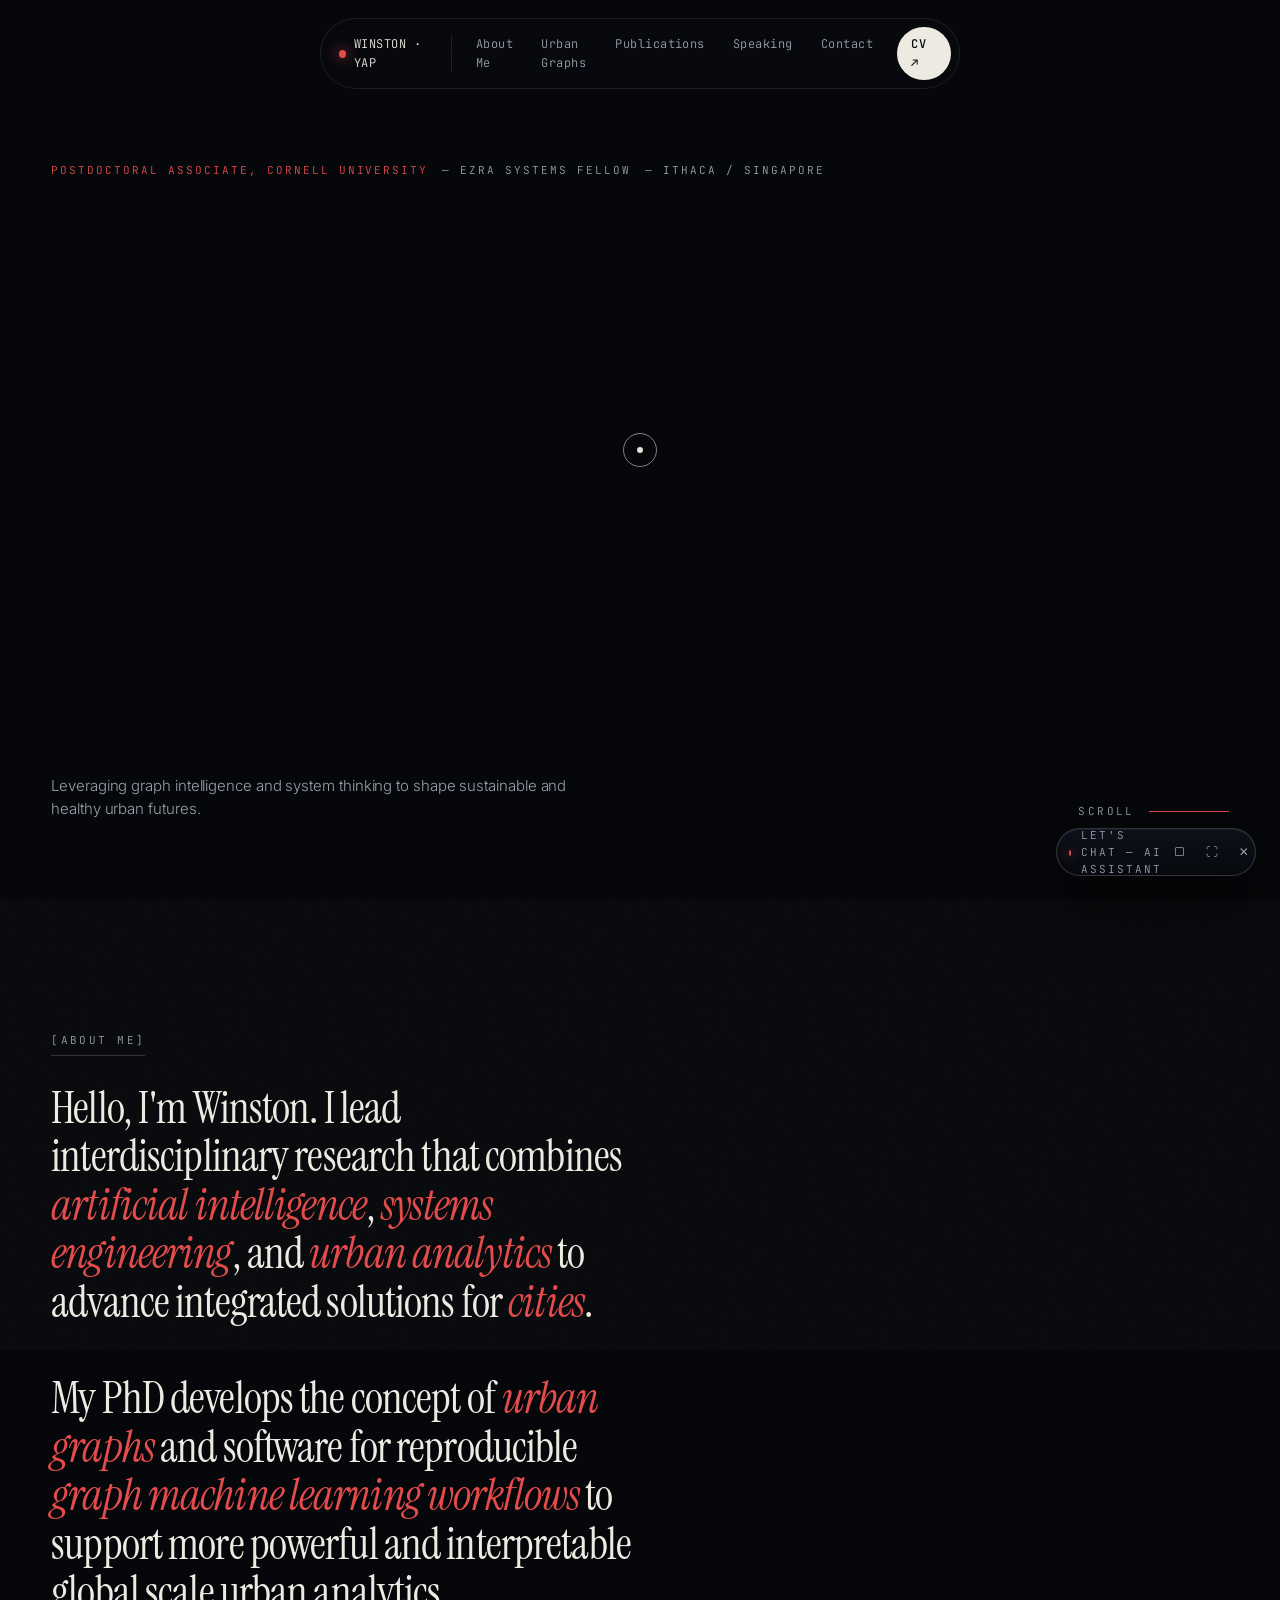
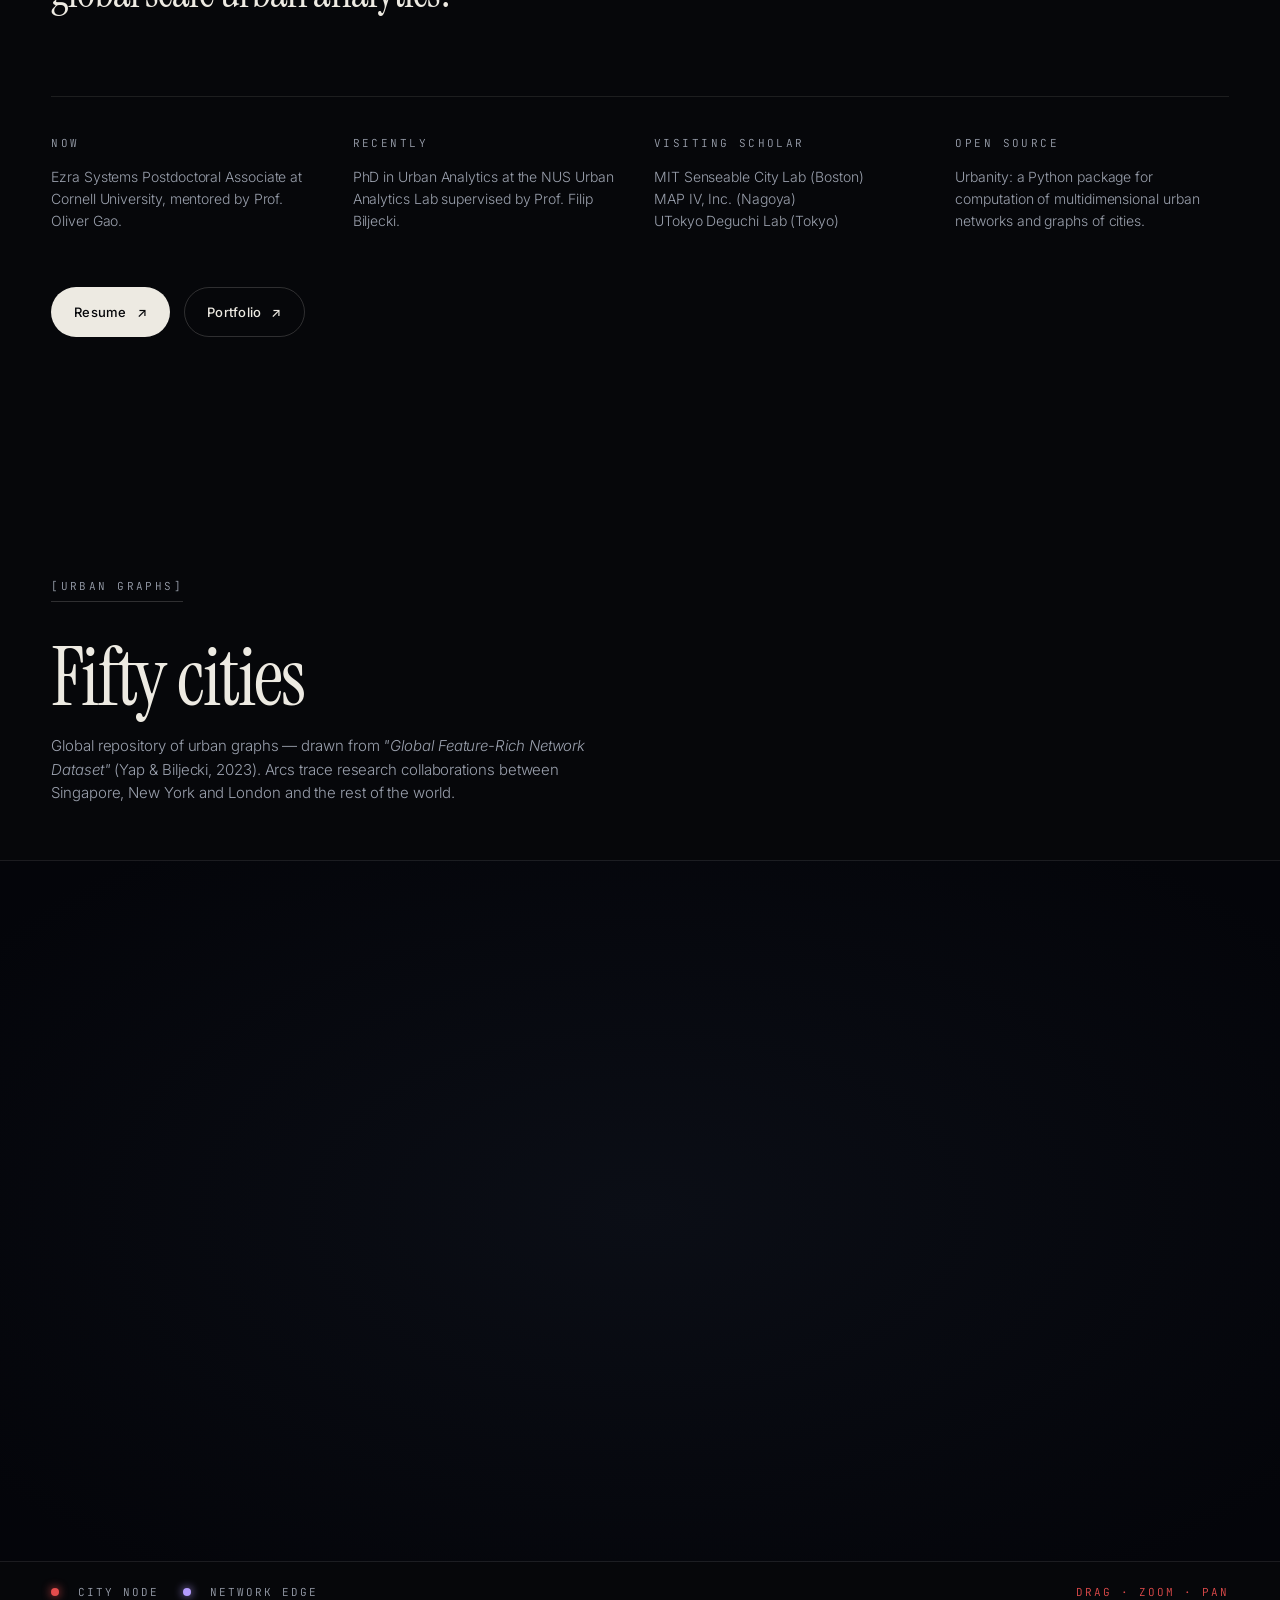
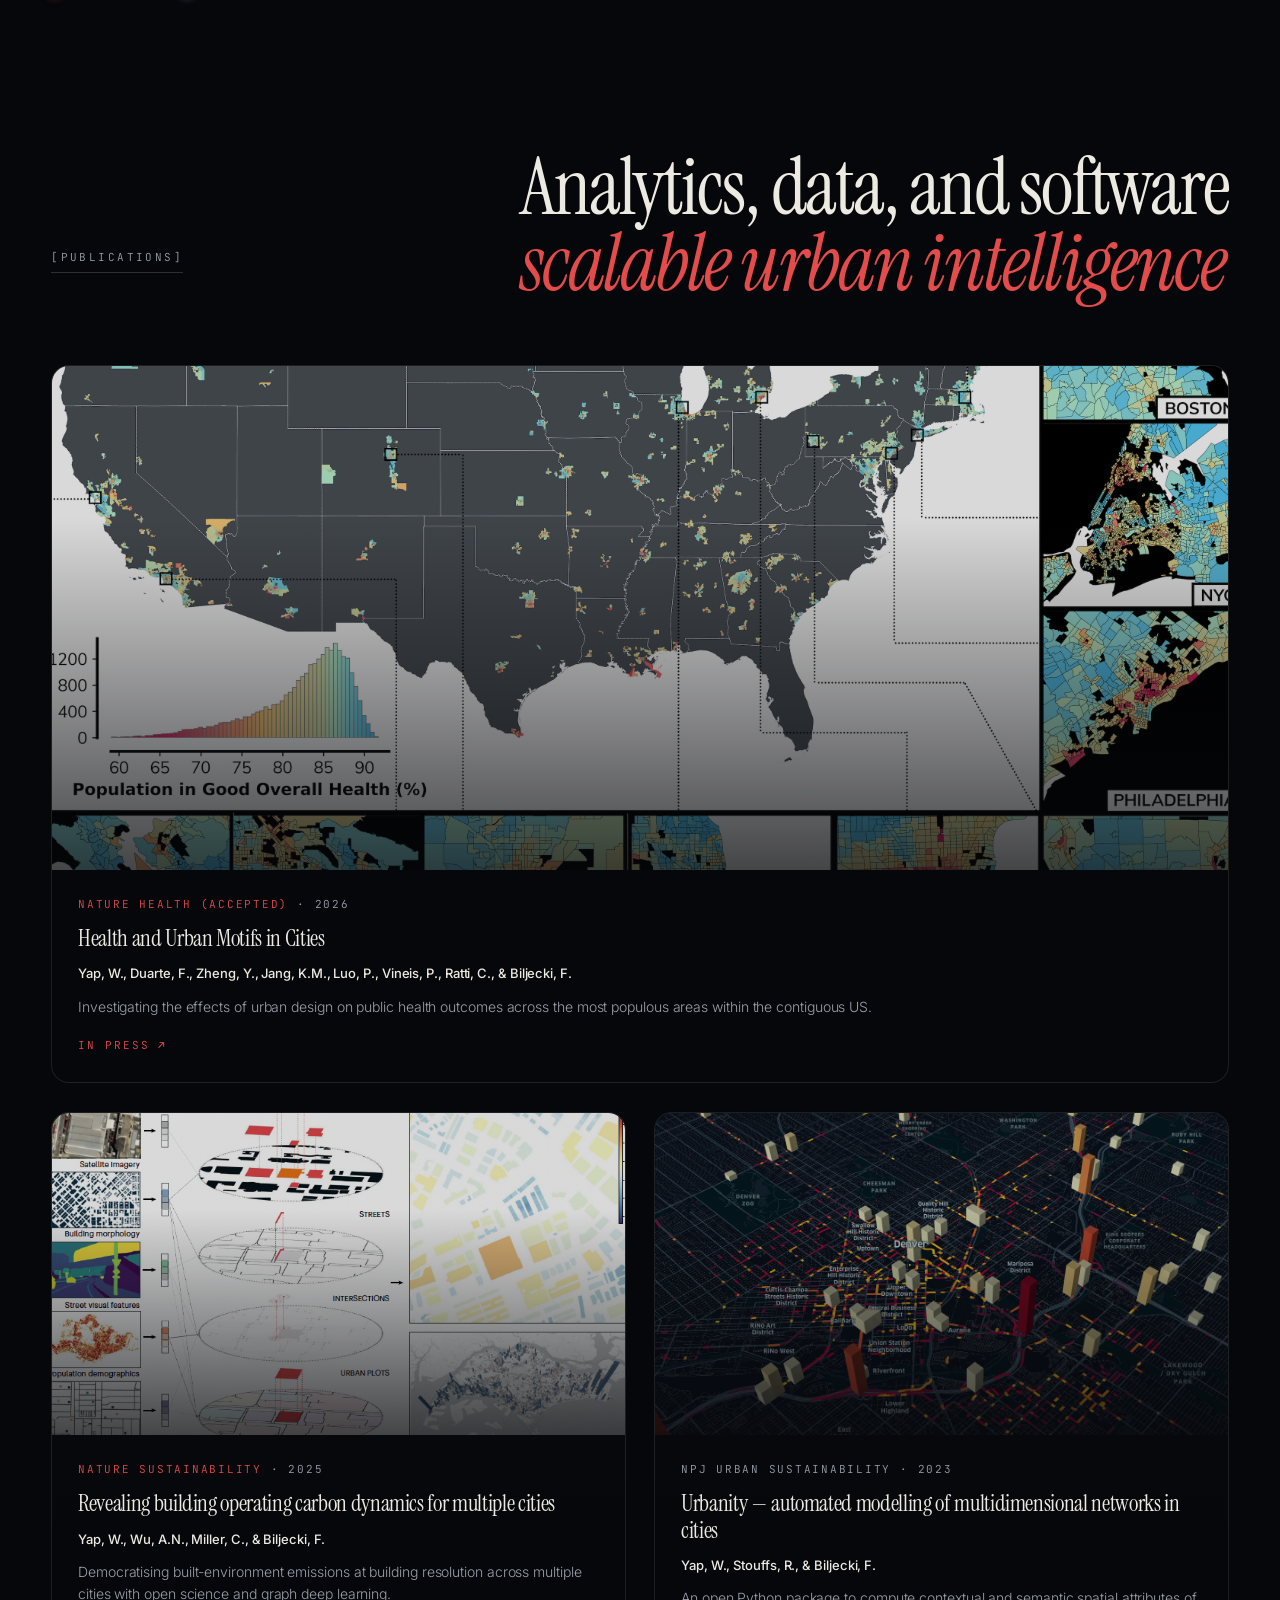
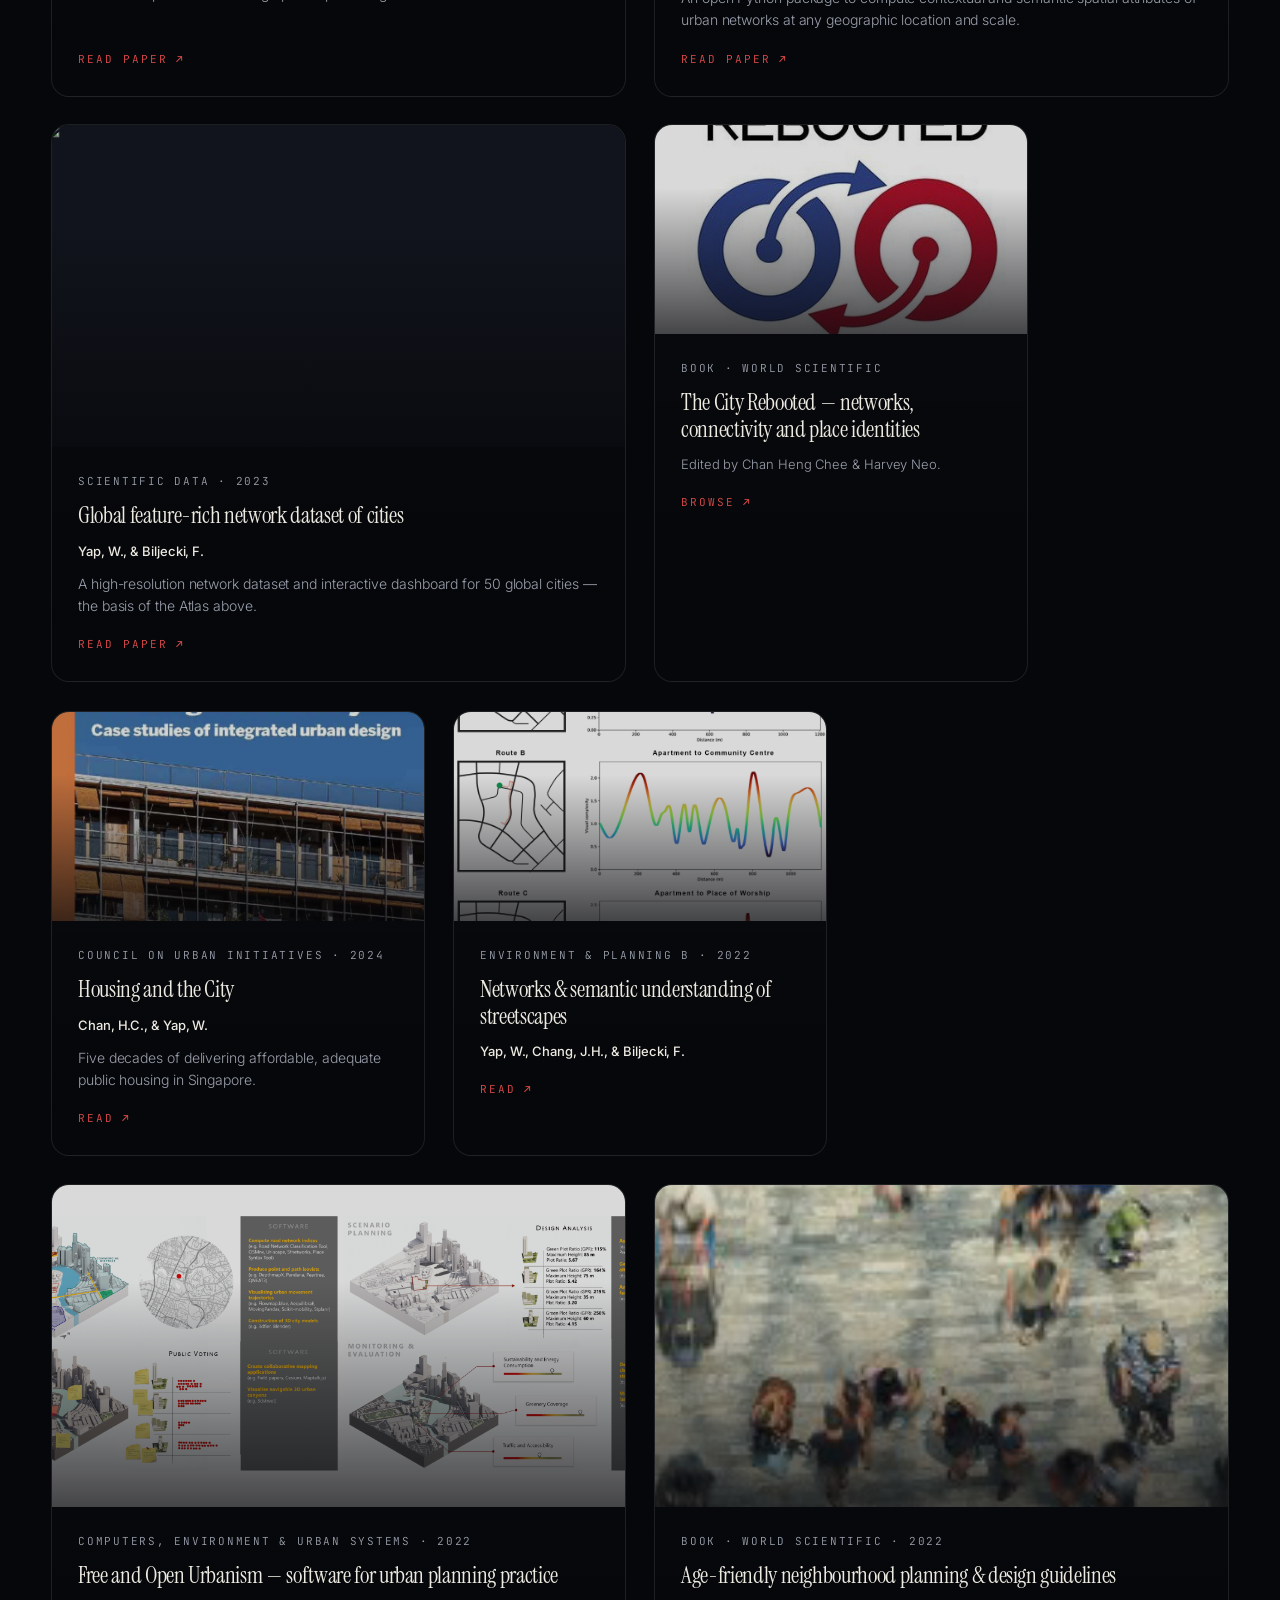
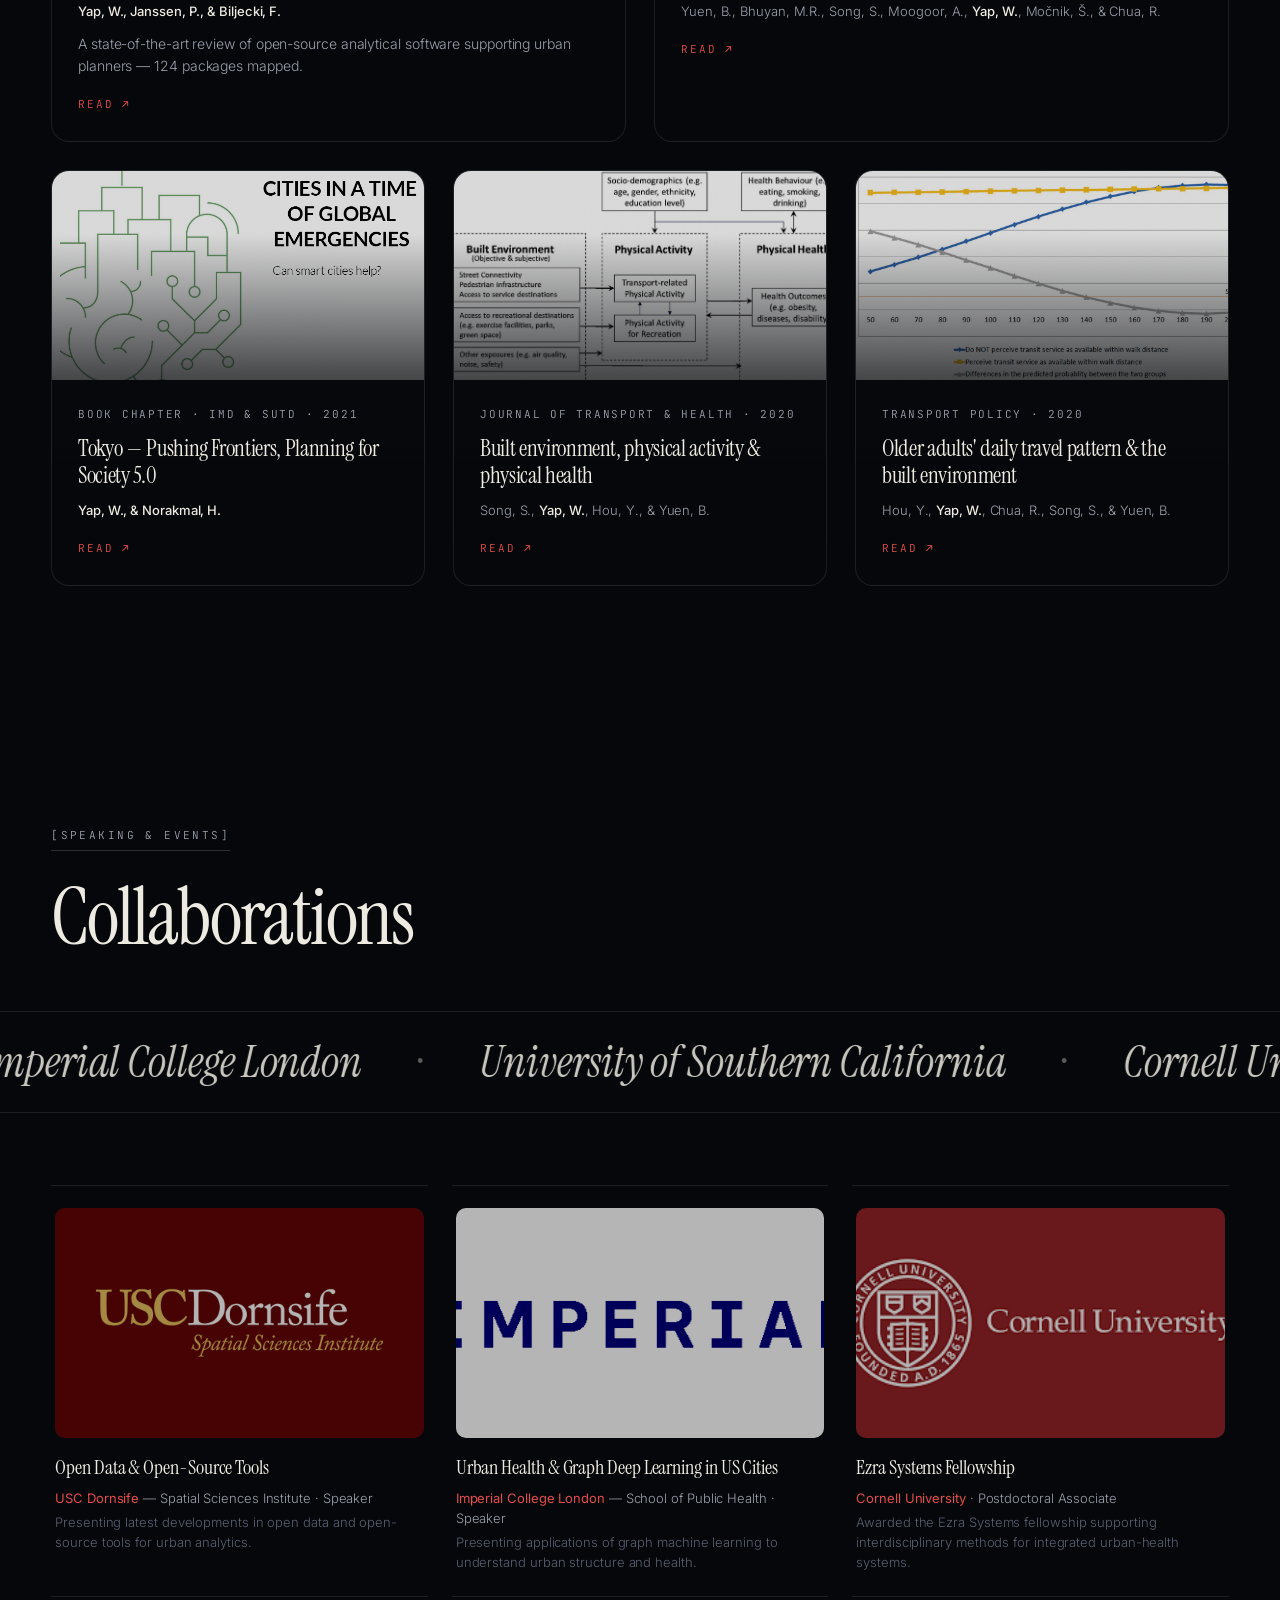
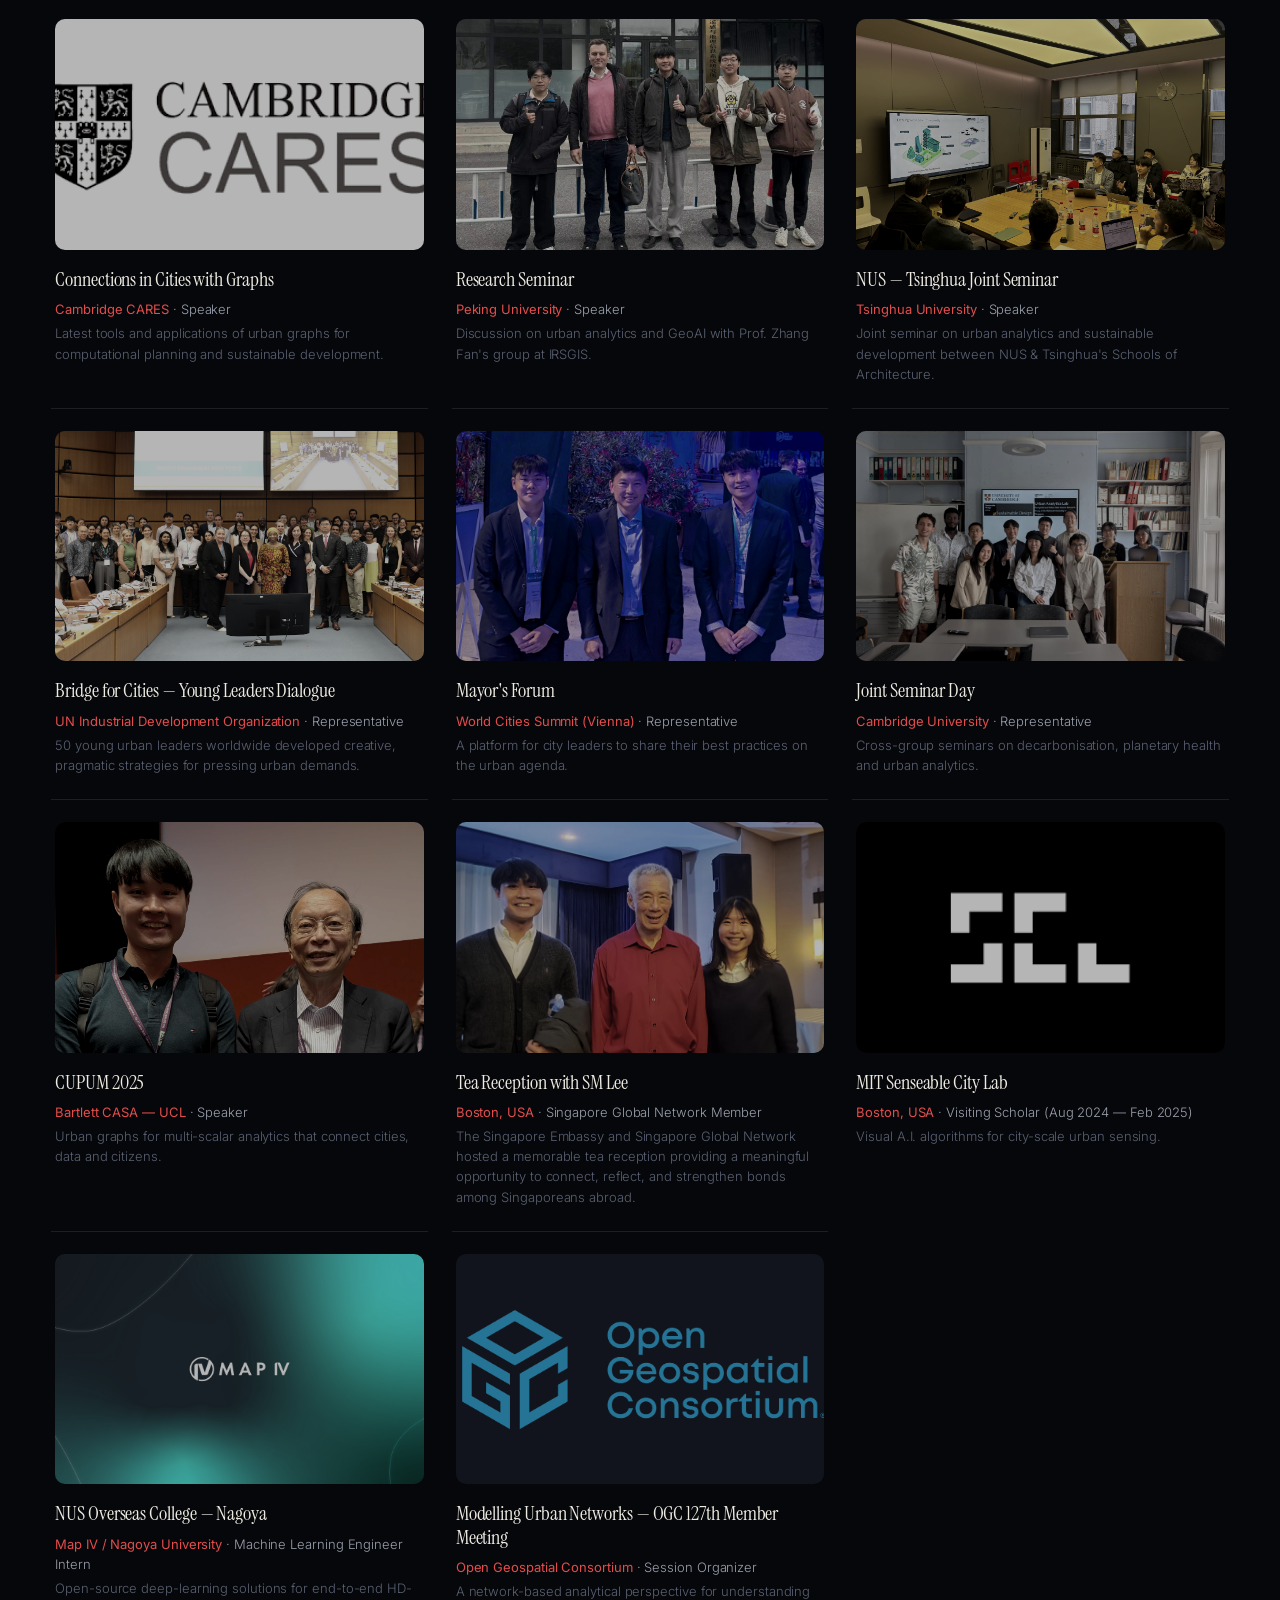
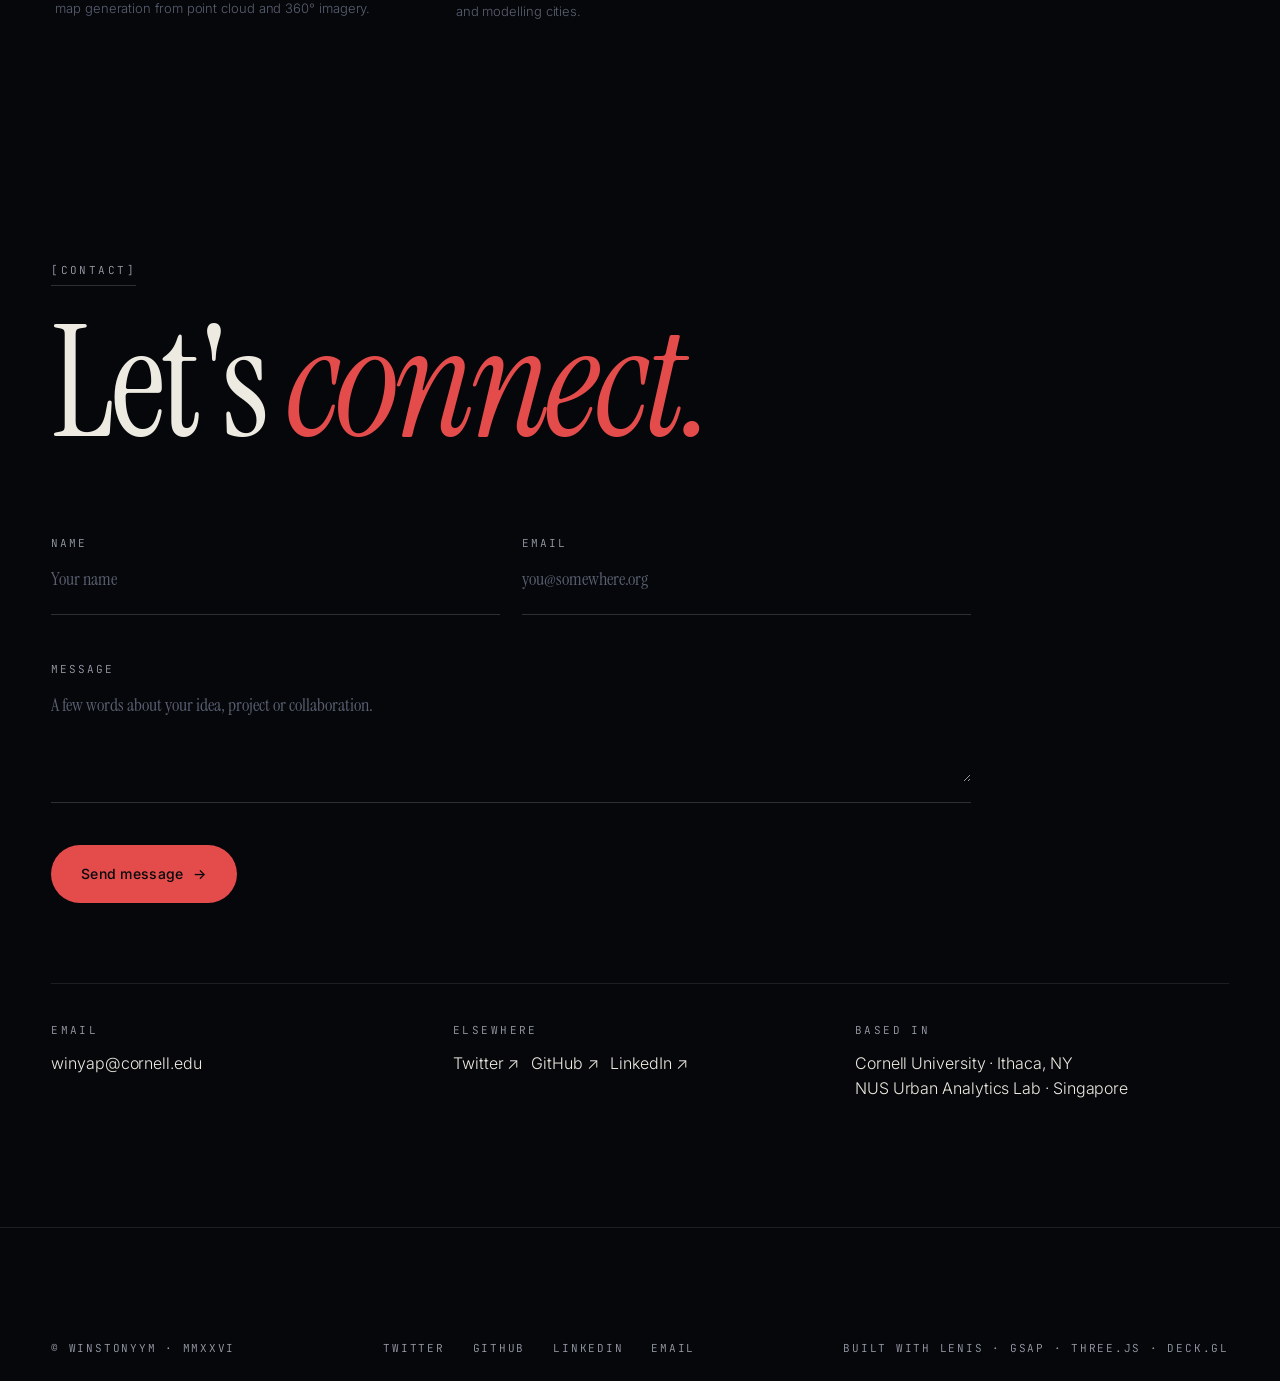
==== commit c8ba8a4b: "add interactive particle layout" ====
--- a/index.html
+++ b/index.html
@@ -74,6 +74,7 @@
 
 		<!-- ===== ABOUT ===== -->
 		<section class="about" id="about">
+			<div id="aboutNetwork" class="about__network" aria-hidden="true"></div>
 			<span class="kicker">[About Me]</span>
 			<h2 class="about__lead">Hello, I'm Winston. I lead interdisciplinary research that combines <em>artificial intelligence</em>, <em>systems engineering</em>, and <em>urban analytics</em> to advance integrated solutions for <em>cities</em>. <br ><br >My PhD develops the concept of <em>urban graphs</em> and software for reproducible<em> graph machine learning workflows</em> to support more powerful and interpretable global scale urban analytics.</h2>
 
@@ -295,9 +296,9 @@
 					<span>Tsinghua University <i>·</i></span>
 					<span>United Nations<i>·</i></span>
 					<span>World Cities Summit <i>·</i></span>
-					<span>Bartlett CASA - UCL <i>·</i></span>
+					<span>Bartlett CASA <i>·</i></span>
 					<span>MIT <i>·</i></span>
-					<span>Singapore Ministry of National Development <i>·</i></span>
+					<span>Ministry of National Development (Singapore) <i>·</i></span>
 					<span>Open Geospatial Consortium <i>·</i></span>
 					<span>Planning Institute of Australia <i>·</i></span>
 				</div>
@@ -510,10 +511,12 @@
 	<script src="https://unpkg.com/maplibre-gl@4.7.1/dist/maplibre-gl.js"></script>
 	<script src="https://unpkg.com/deck.gl@9.0.32/dist.min.js"></script>
 	<script src="https://unpkg.com/@deck.gl/mapbox@9.0.32/dist.min.js"></script>
+	<script src="https://cdnjs.cloudflare.com/ajax/libs/particles.js/2.0.0/particles.min.js"></script>
 
 	<script src="assets/js/site.js"></script>
 	<script src="assets/js/hero.js"></script>
 	<script src="assets/js/atlas.js"></script>
+	<script src="assets/js/network.js"></script>
 
 	<script type="importmap">
 	{
--- a/assets/css/modern.css
+++ b/assets/css/modern.css
@@ -443,6 +443,31 @@
 .about {
   padding: clamp(100px, 14vh, 180px) var(--rail);
   position: relative; z-index: 2;
+  isolation: isolate;
+  overflow: hidden;
+}
+.about__network {
+  position: absolute;
+  inset: 0;
+  width: 100%;
+  height: 100%;
+  z-index: 0;
+  pointer-events: none;       /* never intercepts events; particles.js listens on window */
+  opacity: 0.95;
+  -webkit-mask-image: radial-gradient(120% 90% at 50% 50%, #000 55%, transparent 100%);
+          mask-image: radial-gradient(120% 90% at 50% 50%, #000 55%, transparent 100%);
+}
+.about__network .particles-js-canvas-el {
+  width: 100% !important;
+  height: 100% !important;
+  display: block;
+}
+.about > .kicker,
+.about__lead,
+.about__grid,
+.about__actions {
+  position: relative;
+  z-index: 1;
 }
 .about__lead {
   font-family: var(--ff-display);
@@ -656,17 +681,30 @@
   border-bottom: 1px solid var(--line);
   padding: 28px 0;
   font-family: var(--ff-display);
-  font-size: clamp(36px, 6vw, 88px);
+  font-size: clamp(36px, 6vw, 44px);
   line-height: 1;
   white-space: nowrap;
 }
 .marquee__track {
-  display: inline-flex; gap: 56px;
+  display: inline-flex;
+  gap: 56px;
   will-change: transform;
-  animation: marquee 5s linear infinite;
-}
-.marquee__track span { display: inline-flex; align-items: center; gap: 56px; font-style: italic; opacity: 0.85; }
-.marquee__track i { font-style: normal; opacity: 0.45; }
+  animation: marquee 20s linear infinite;
+}
+
+.marquee__track span {
+  display: inline-flex;
+  align-items: center;
+  gap: 56px;
+  font-style: italic;
+  opacity: 0.85;
+}
+
+.marquee__track i {
+  font-style: normal;
+  opacity: 0.45;
+  transform: translate3d(0,0,0);
+}
 
 .speaking__grid {
   padding: 0 var(--rail);
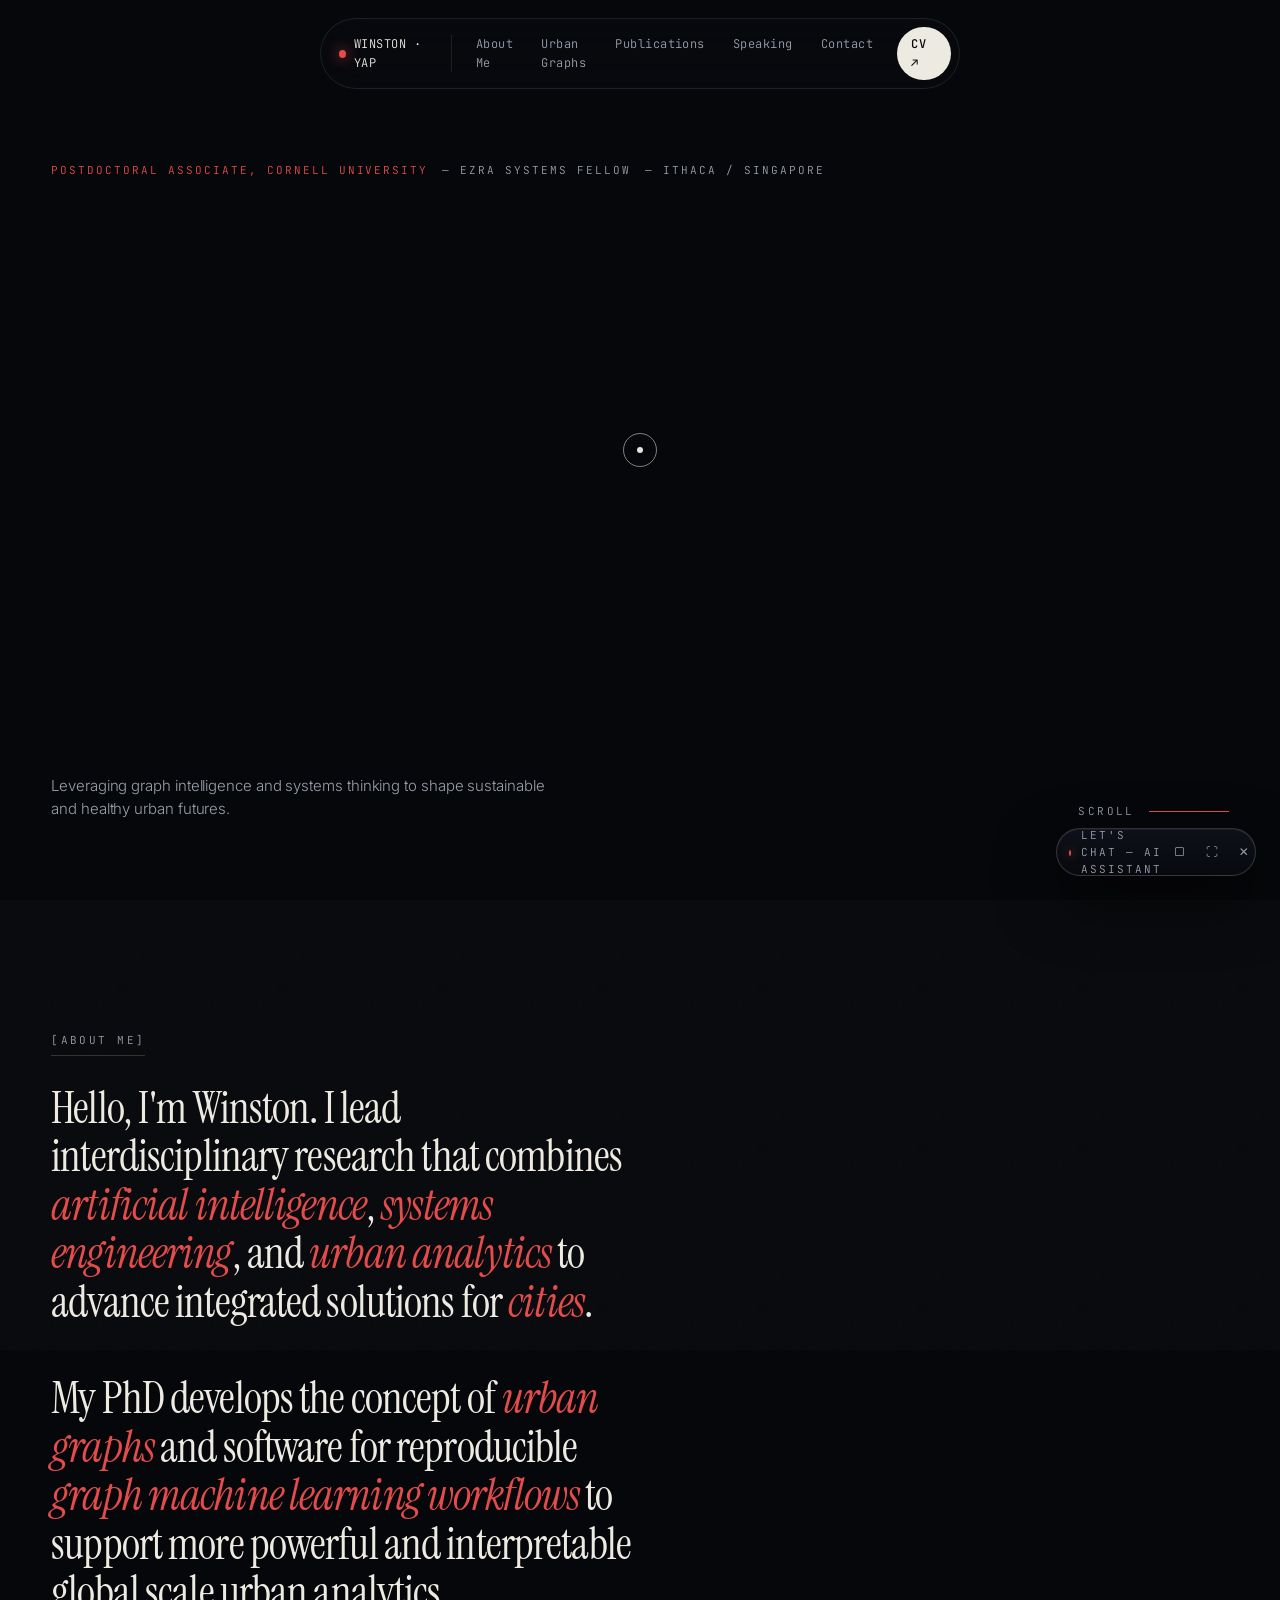
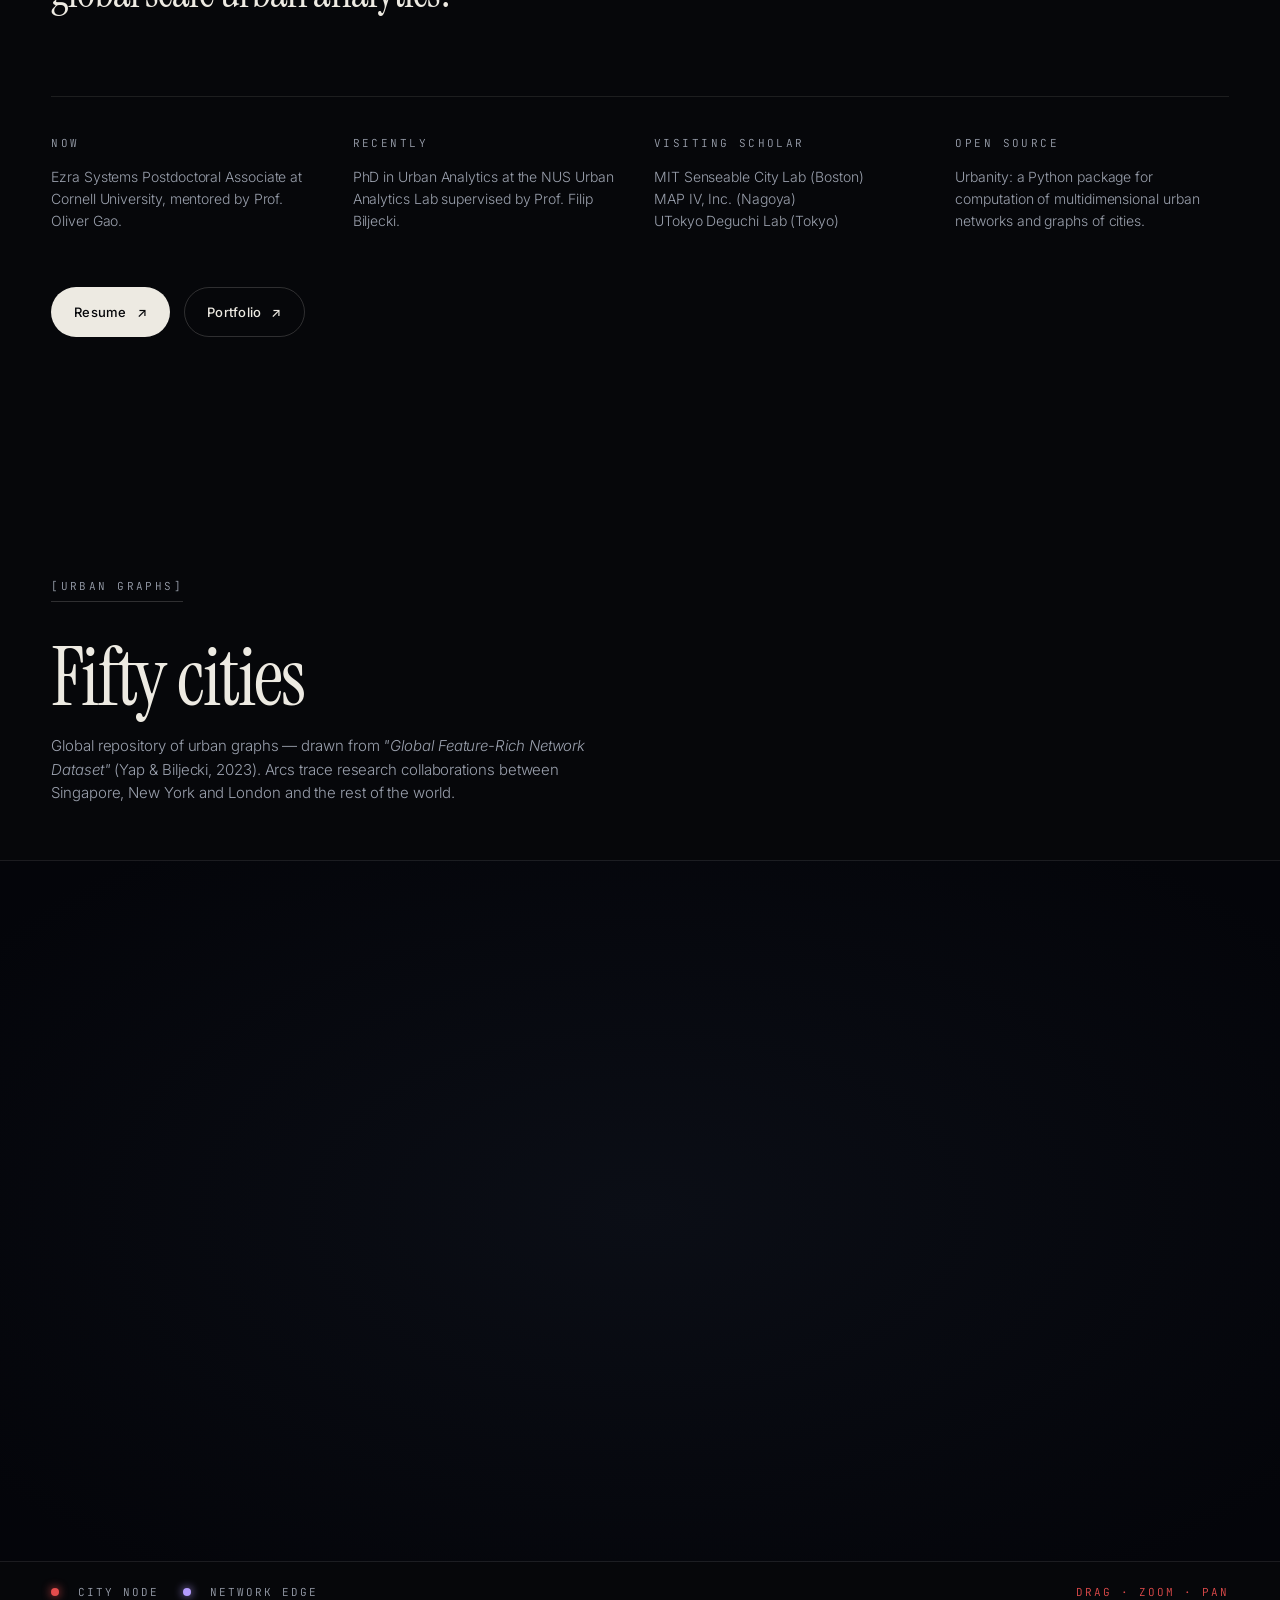
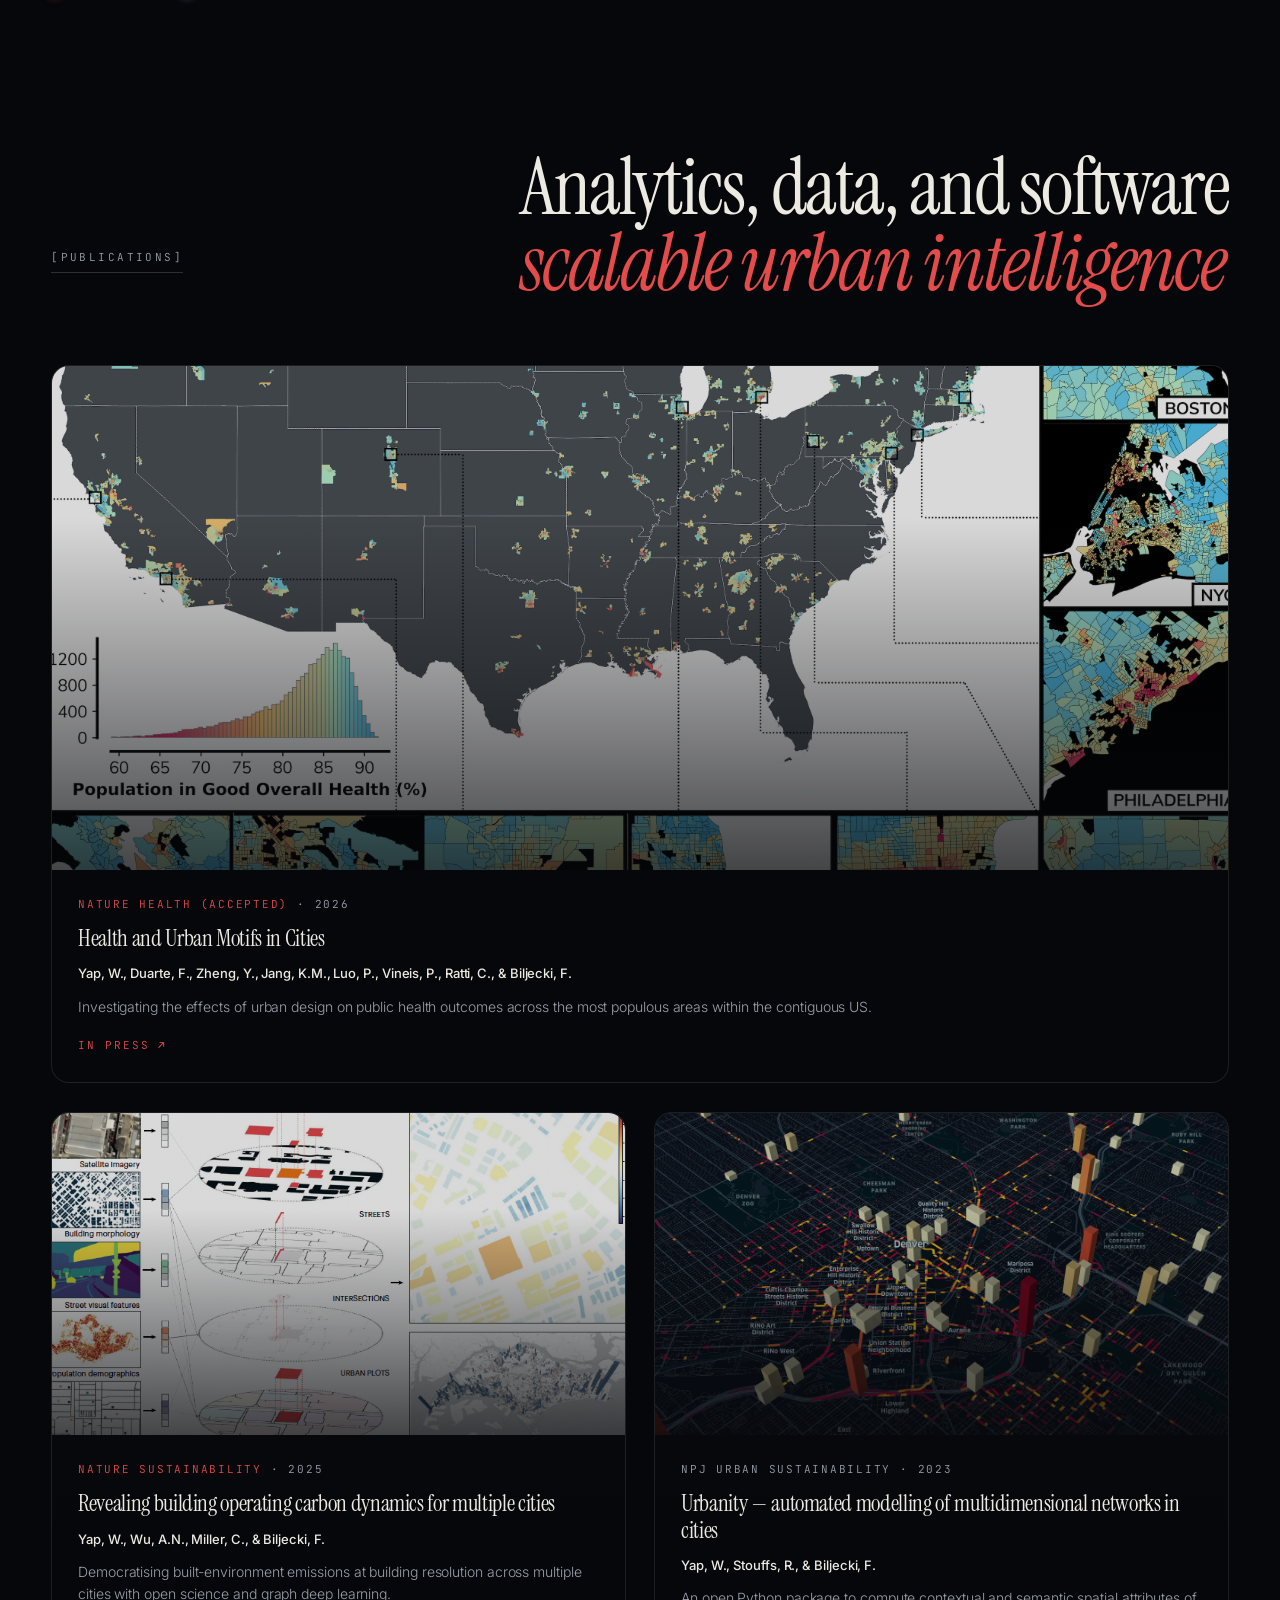
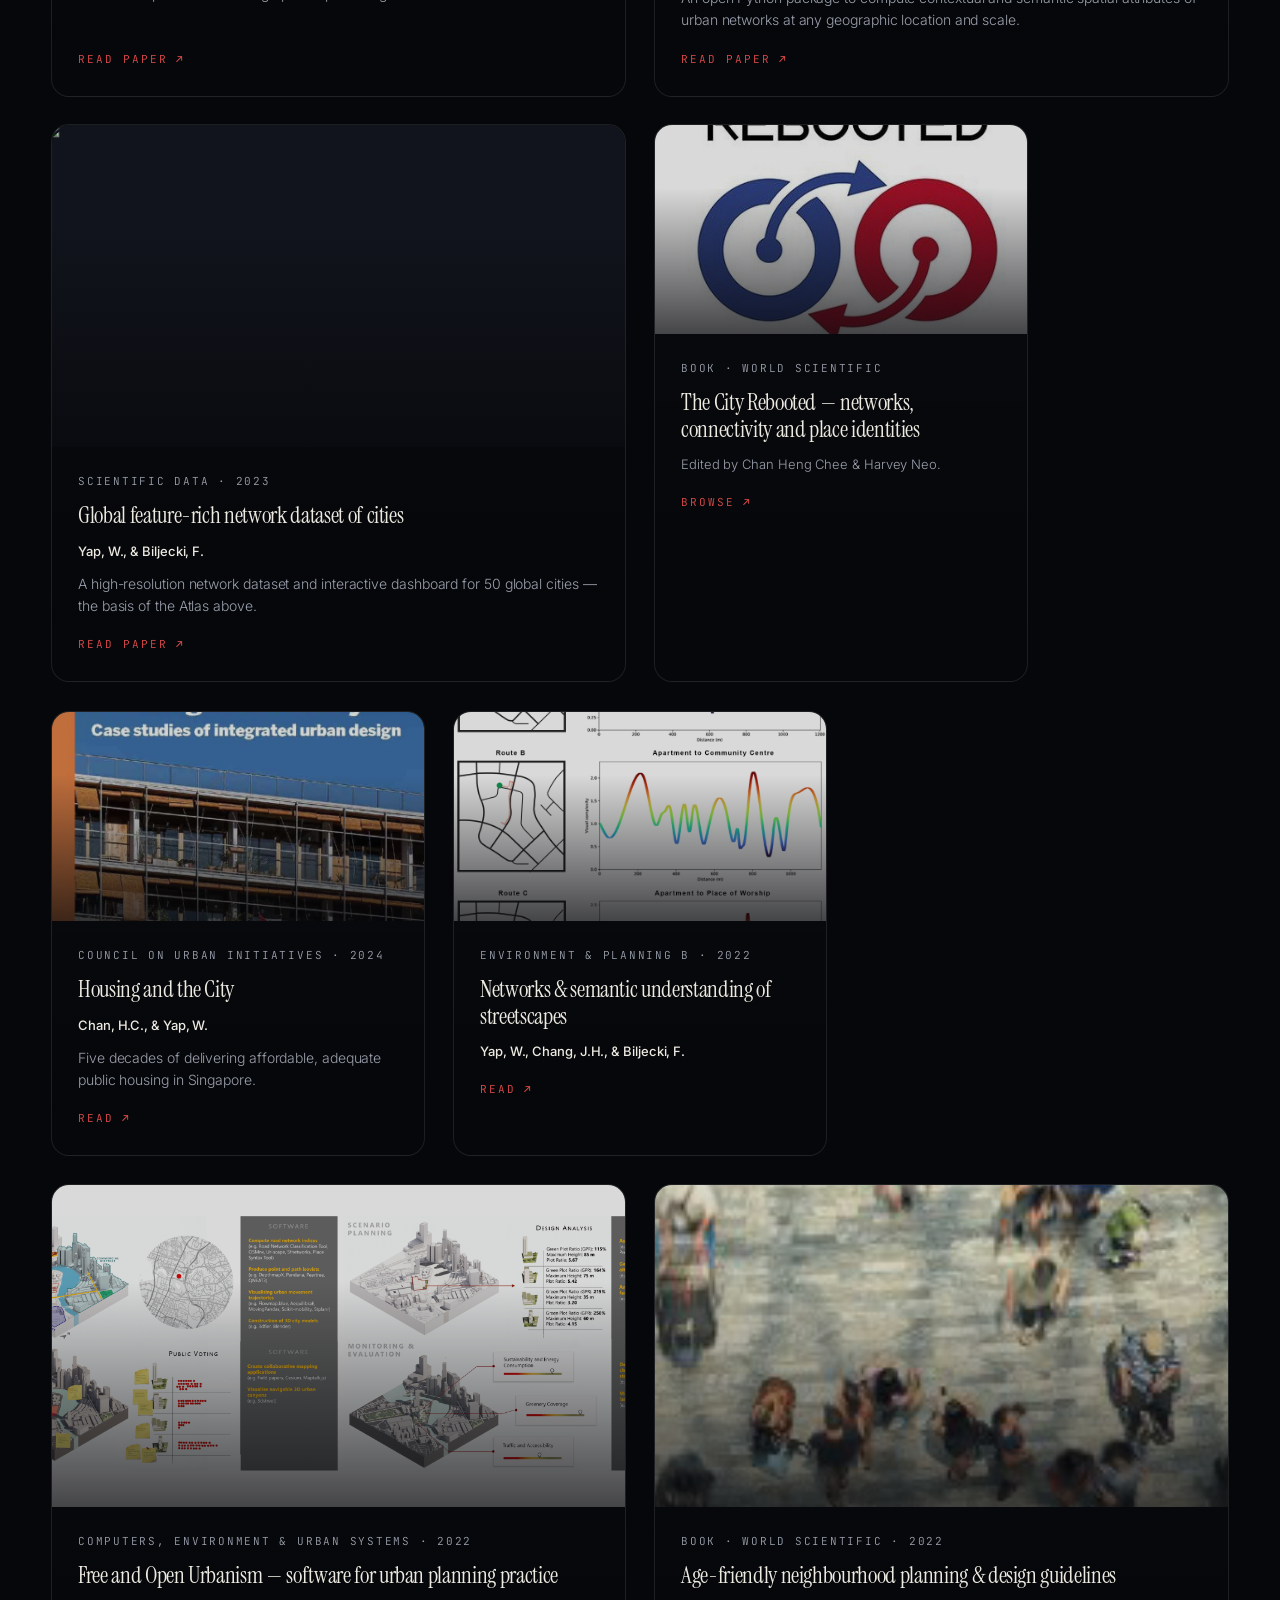
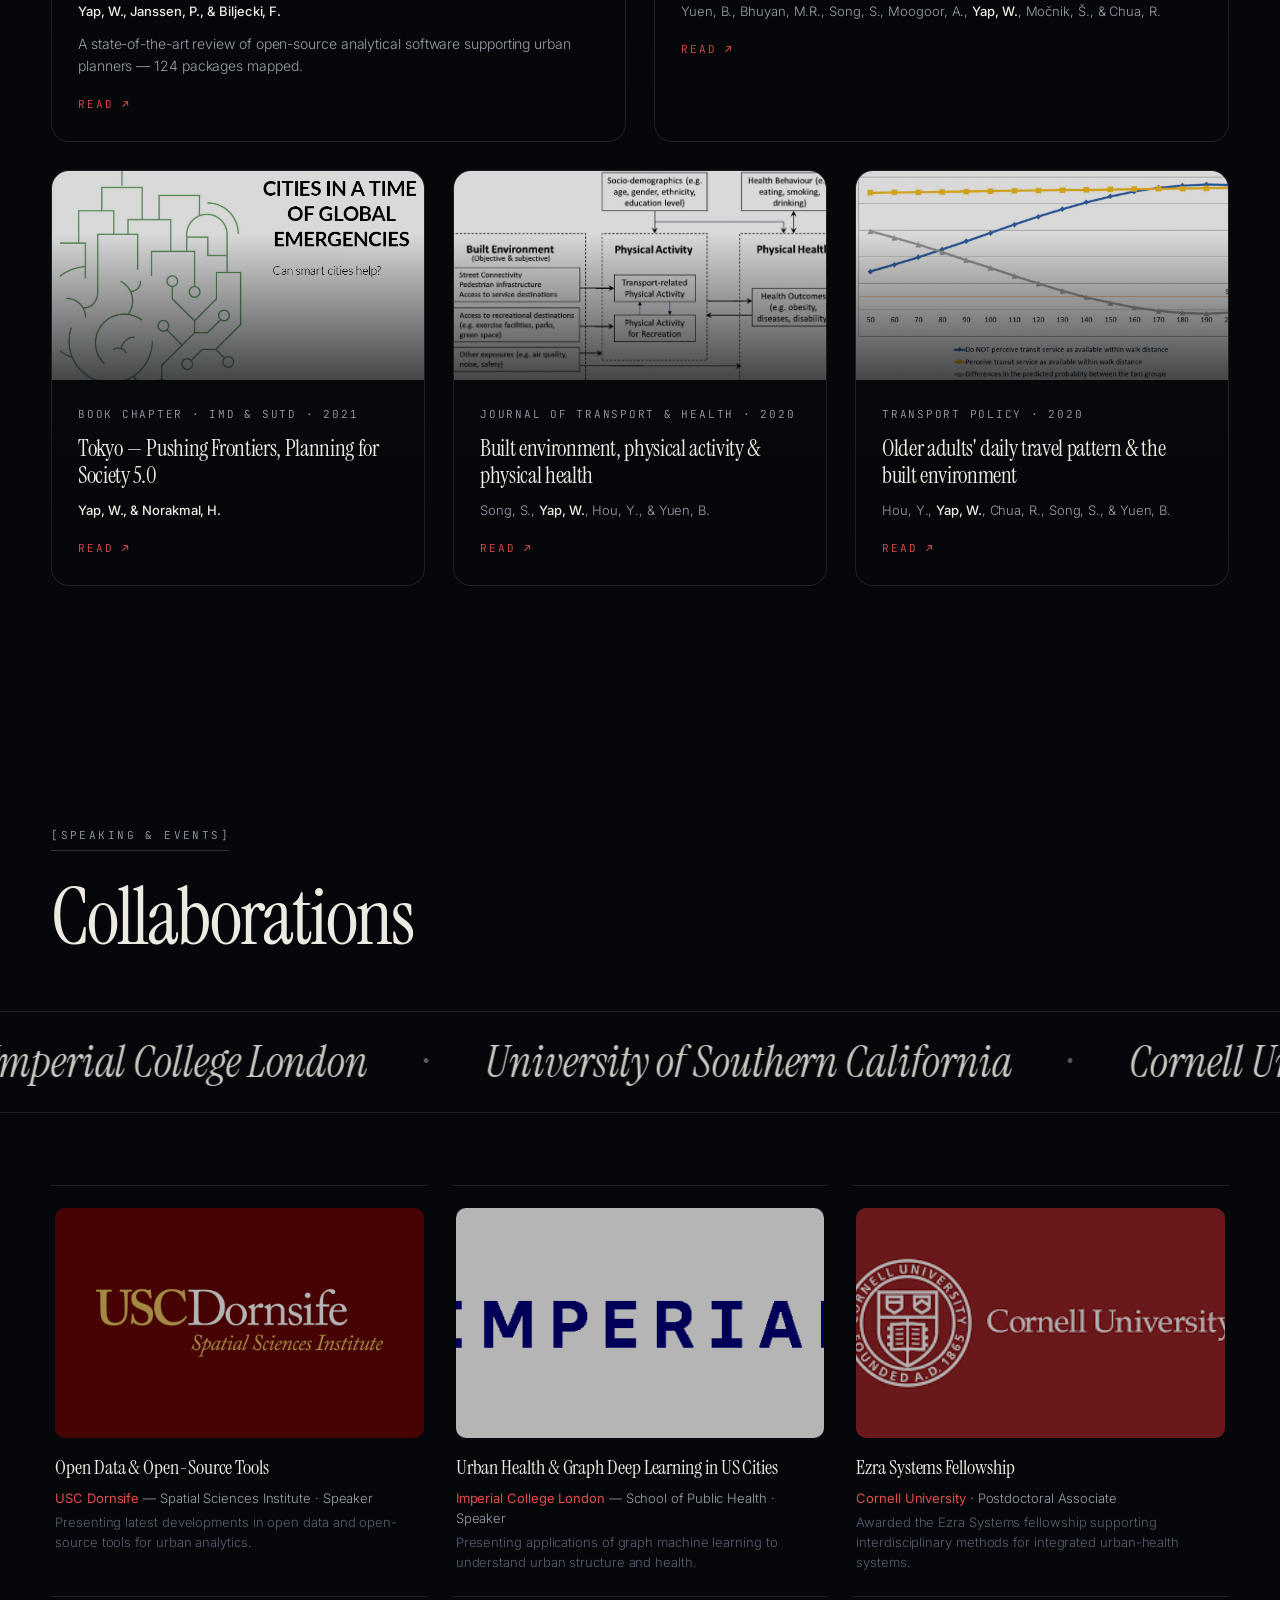
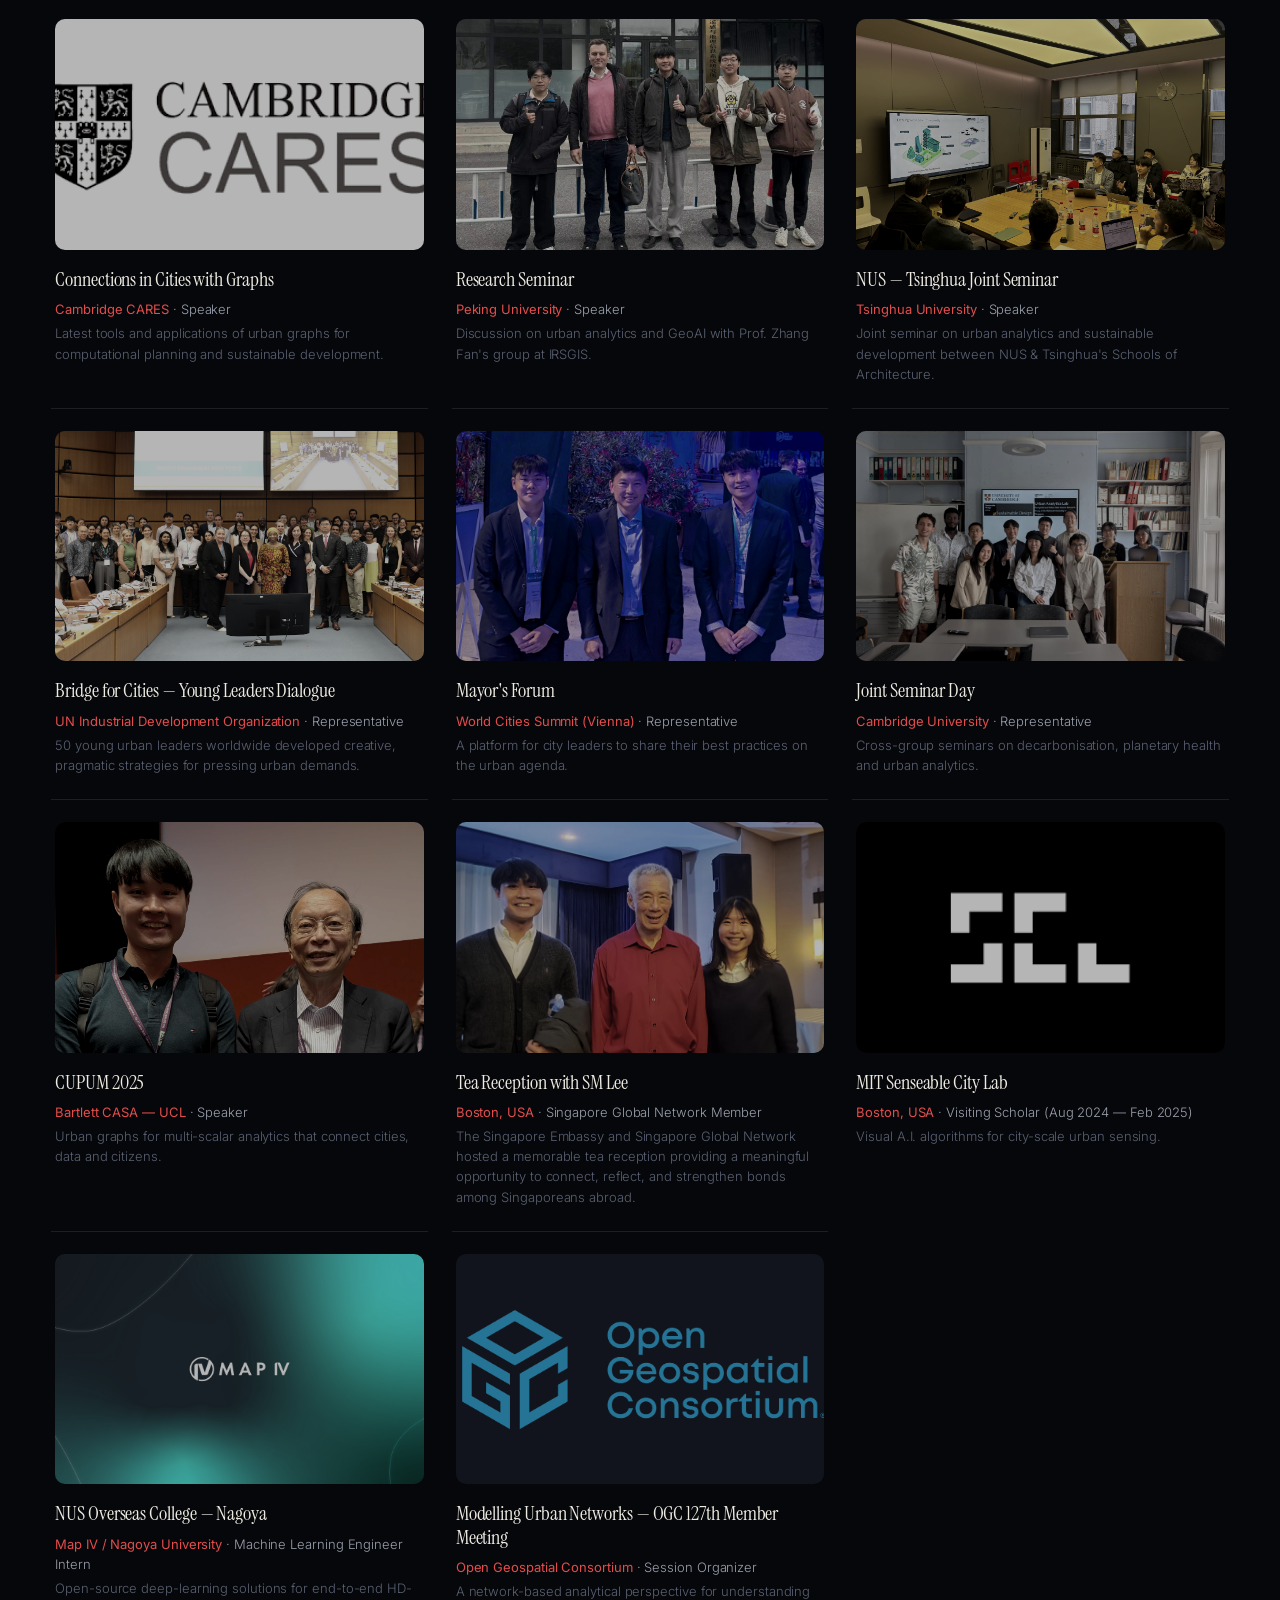
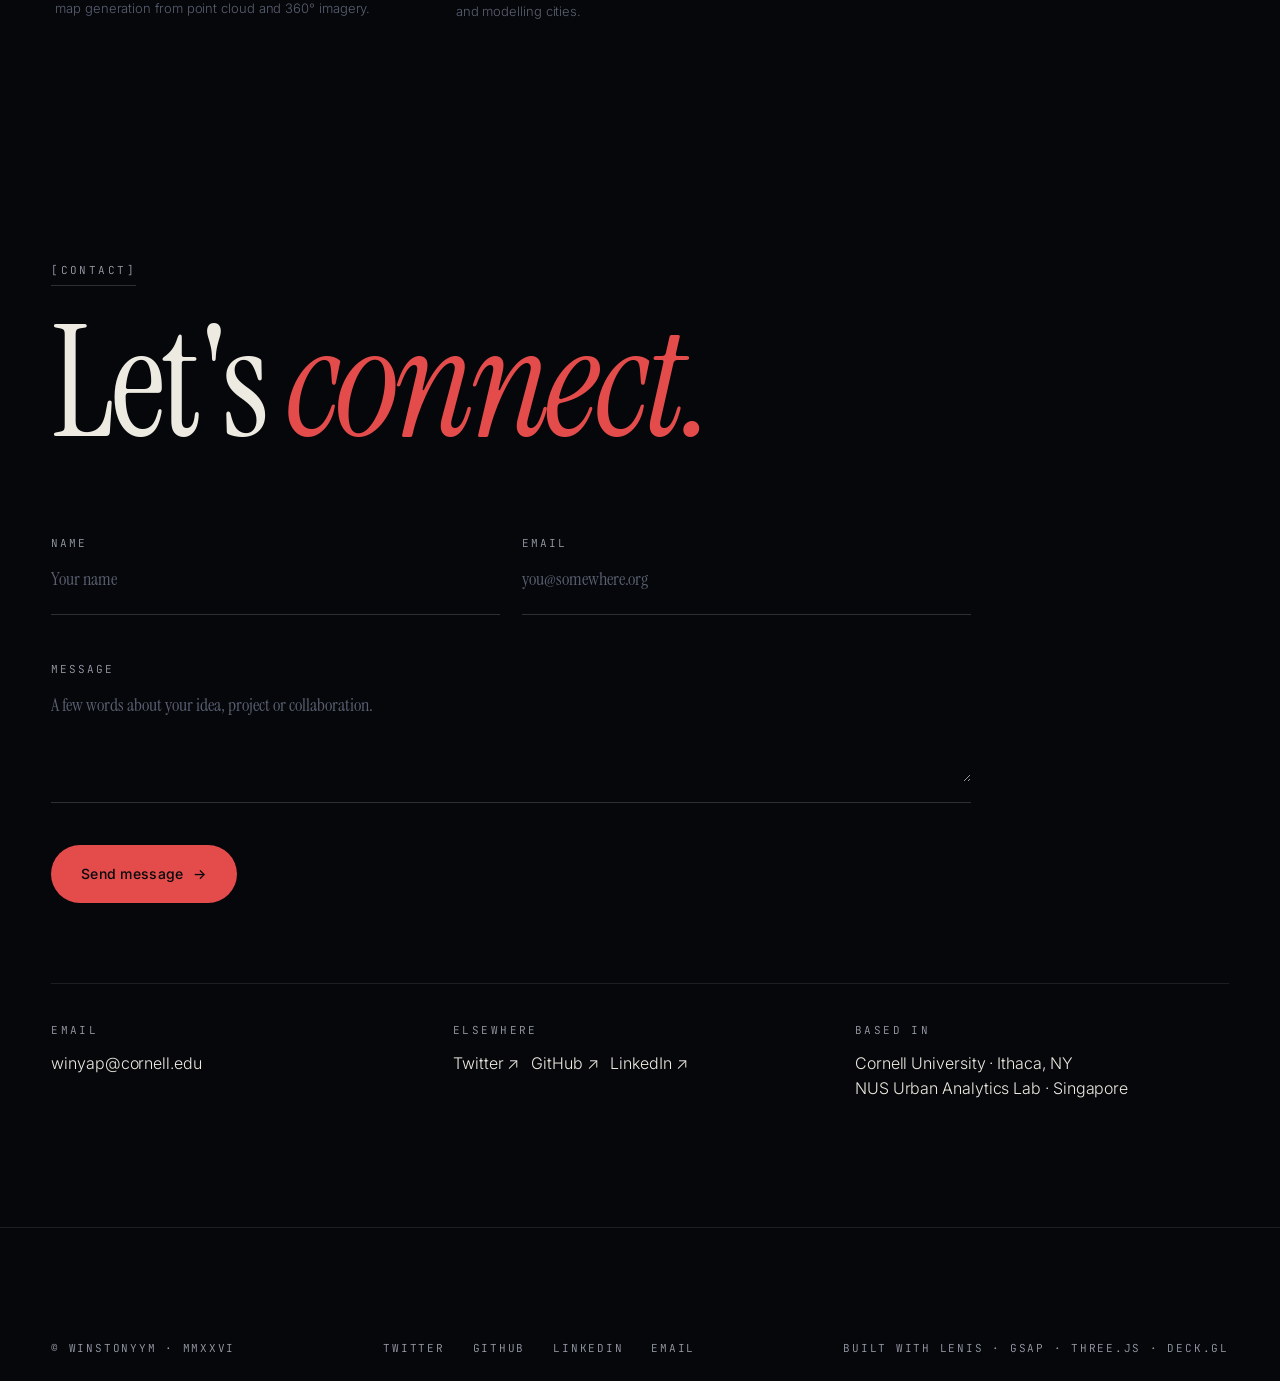
==== commit 7bca89dc: "correct text" ====
--- a/index.html
+++ b/index.html
@@ -3,7 +3,7 @@
 <head>
 	<meta charset="utf-8" />
 	<meta name="viewport" content="width=device-width, initial-scale=1" />
-	<title>Winston Yap — Cosmic Cartography of Cities</title>
+	<title>Winston Yap - Personal Website</title>
 	<meta name="description" content="Winston Yap — Ezra Systems Postdoctoral Associate at Cornell University. Urban analytics, systems thinking, graph deep learning, and urban health." />
 	<meta name="theme-color" content="#06070A" />
 
@@ -64,7 +64,7 @@
 			</div>
 
 			<div class="hero__bottom">
-				<p class="hero__bio">Leveraging graph intelligence and system thinking to shape sustainable and healthy urban futures.</p>
+				<p class="hero__bio">Leveraging graph intelligence and systems thinking to shape sustainable and healthy urban futures.</p>
 				<div class="hero__scroll">
 					<span>Scroll</span>
 					<div class="hero__scroll-line"></div>
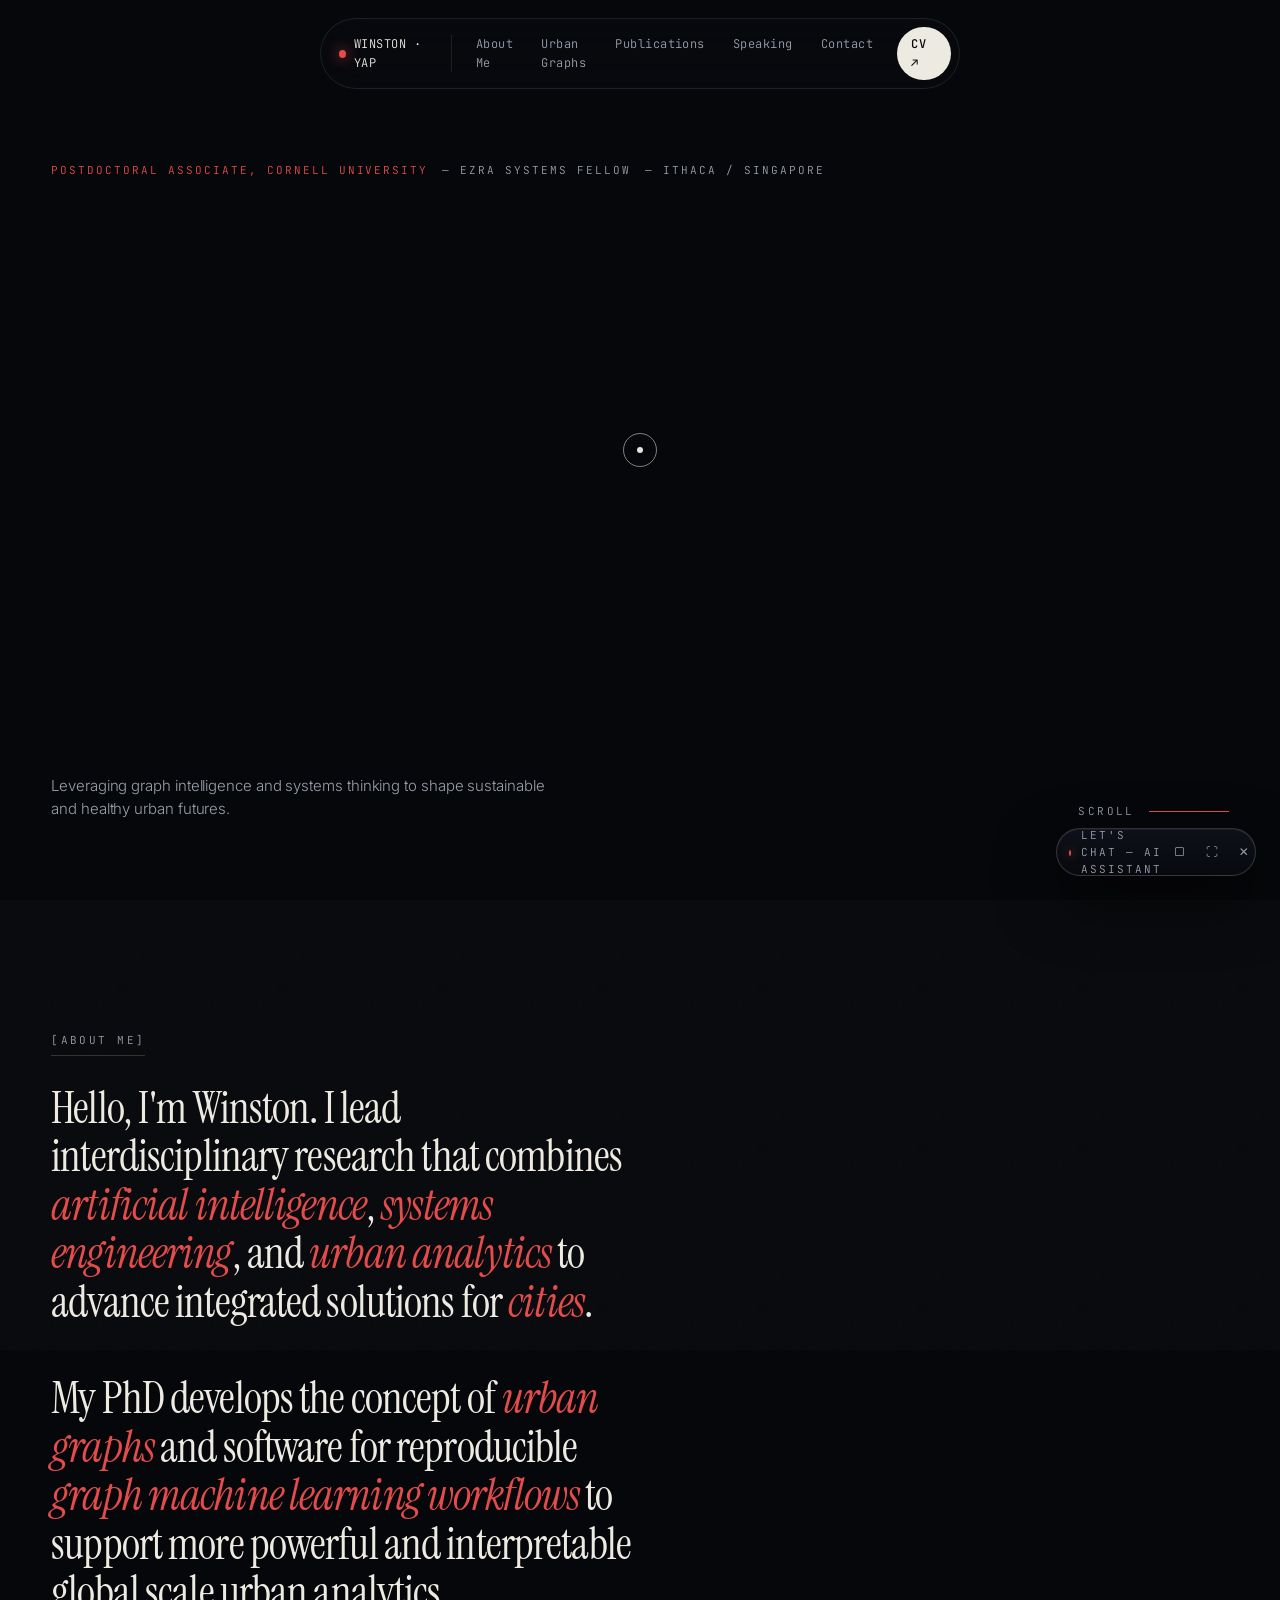
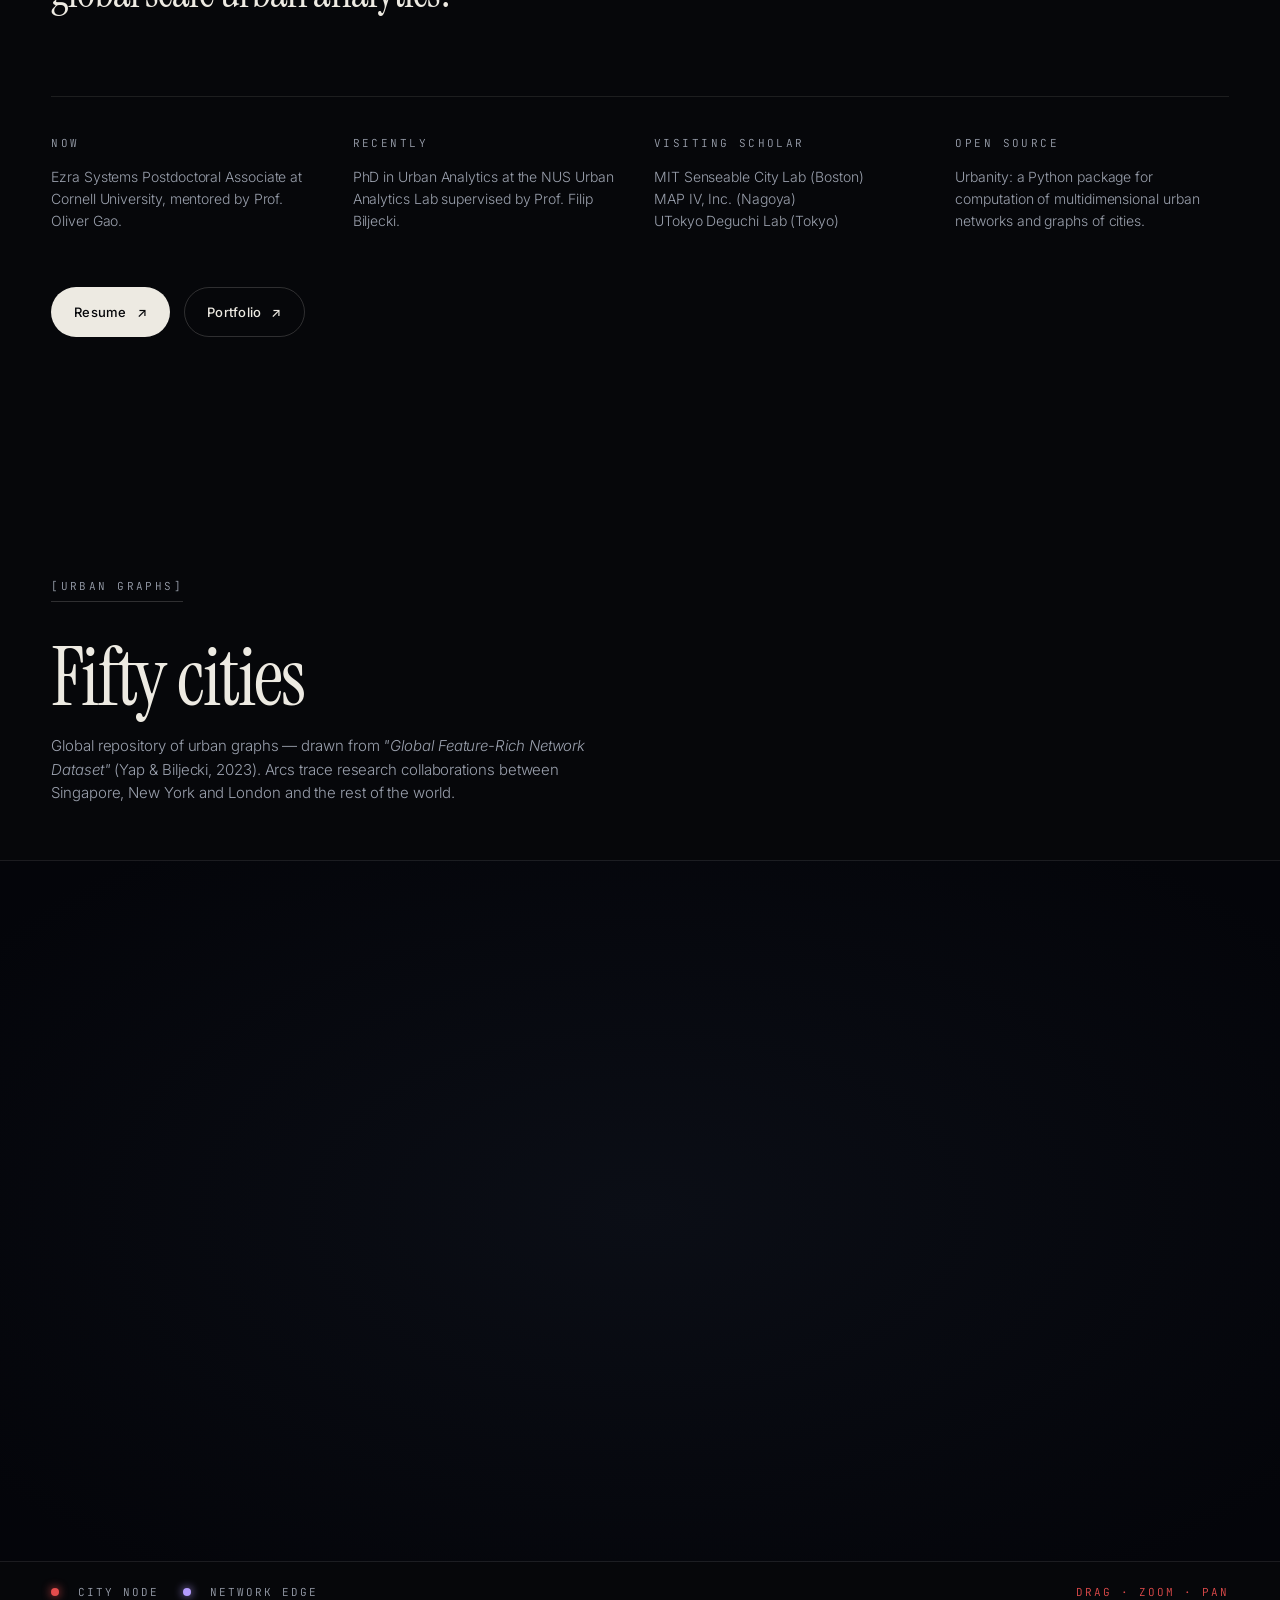
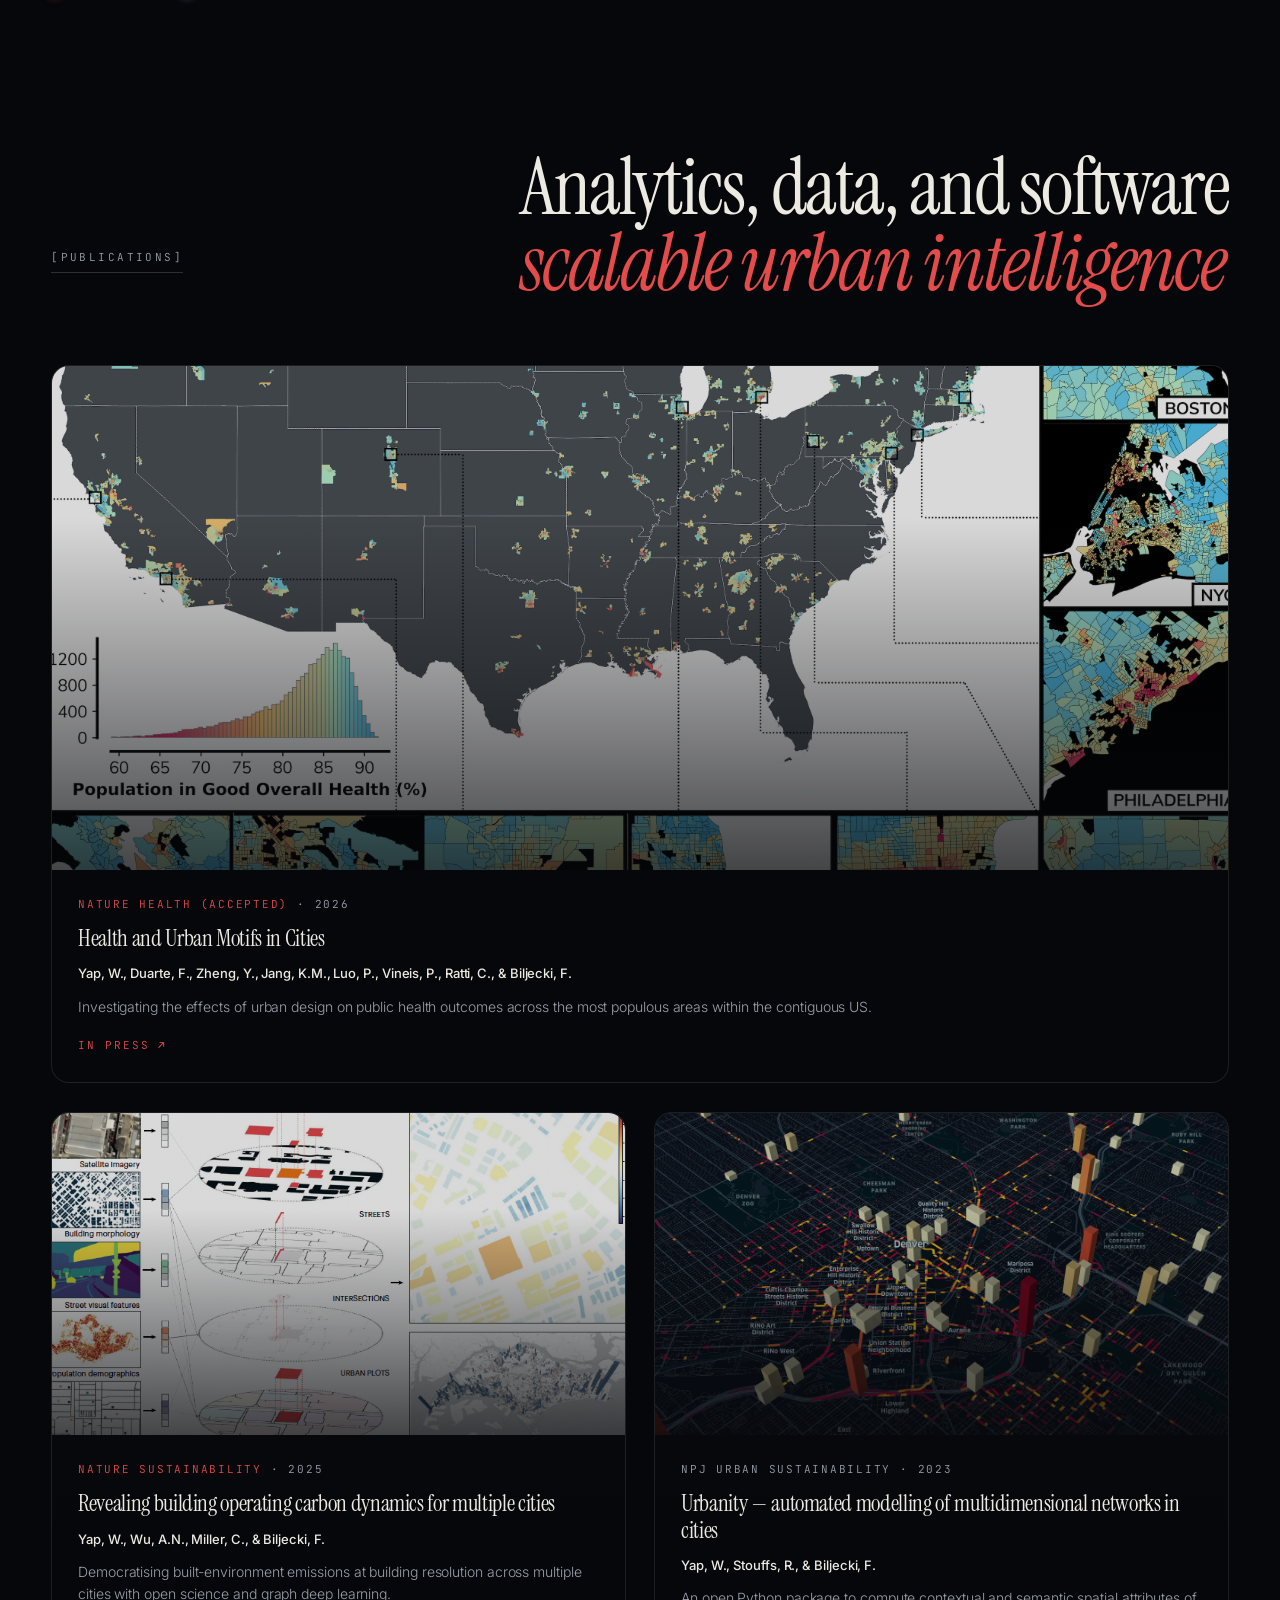
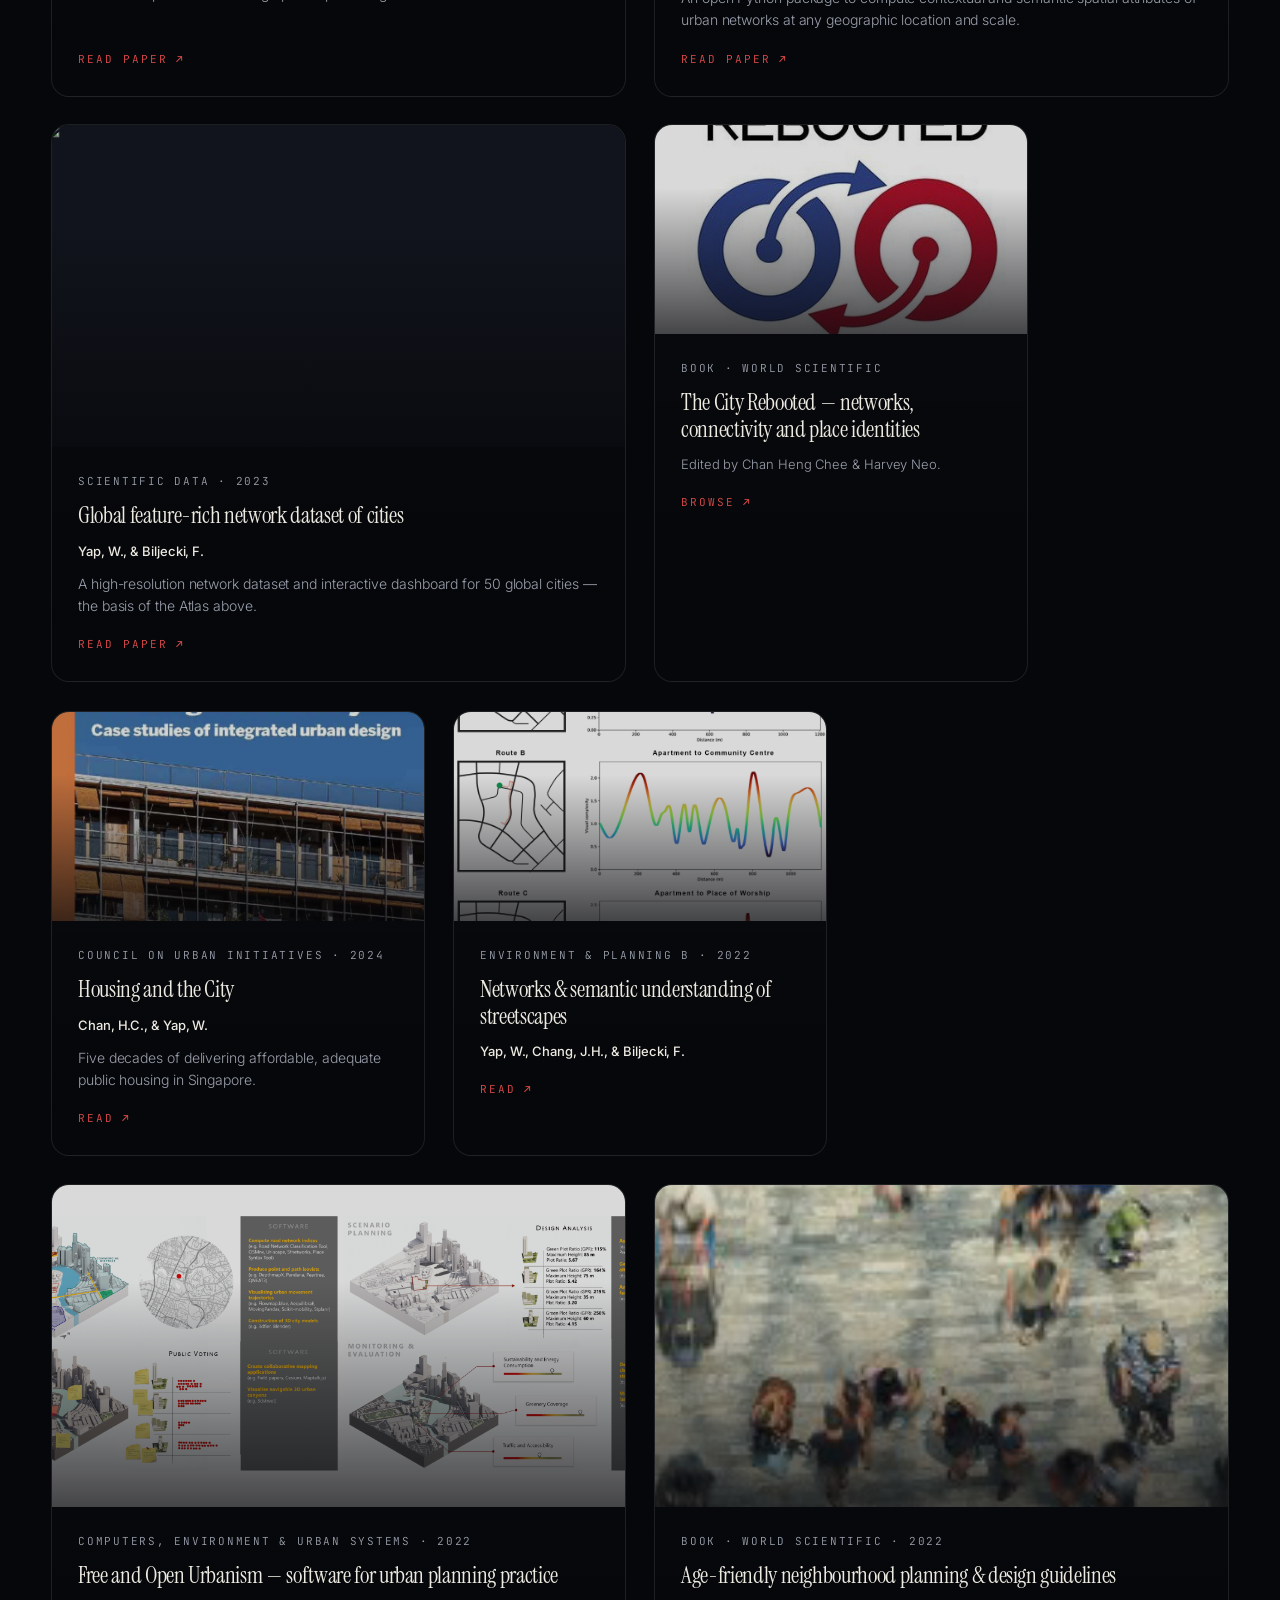
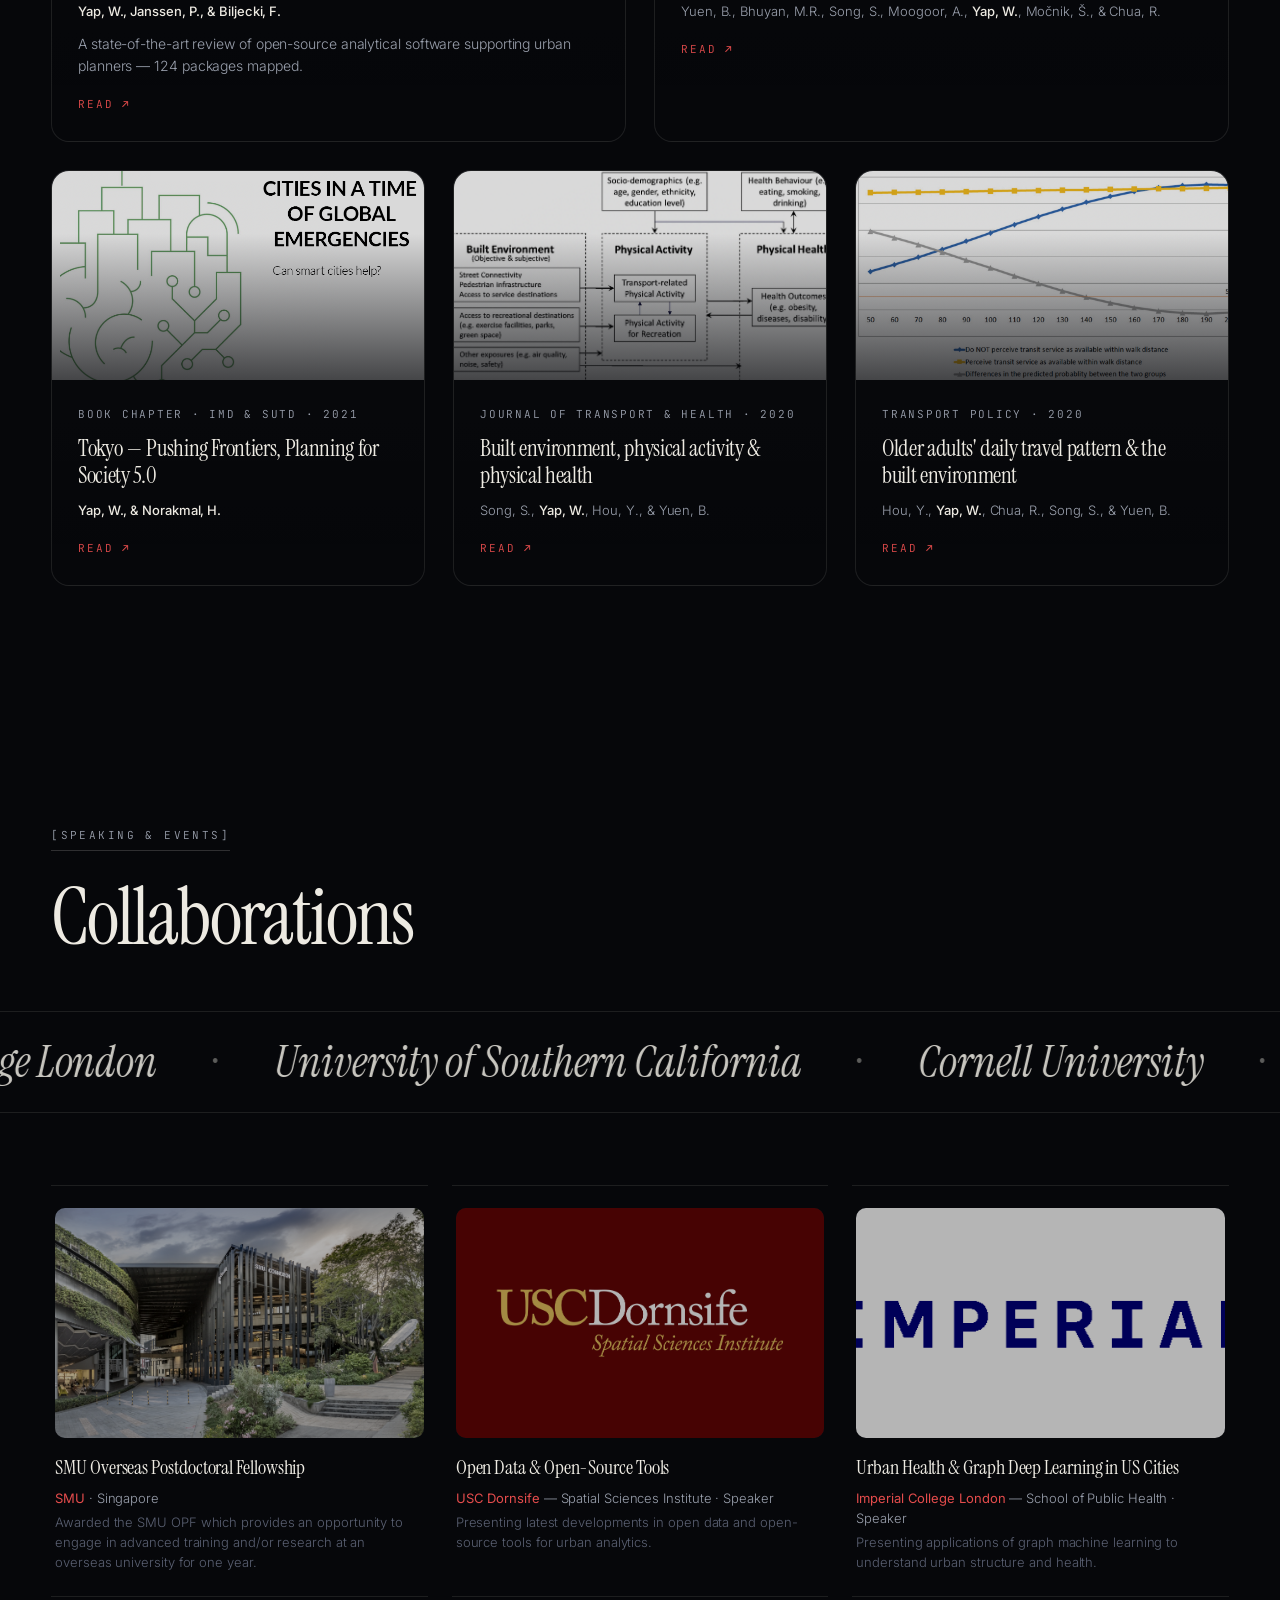
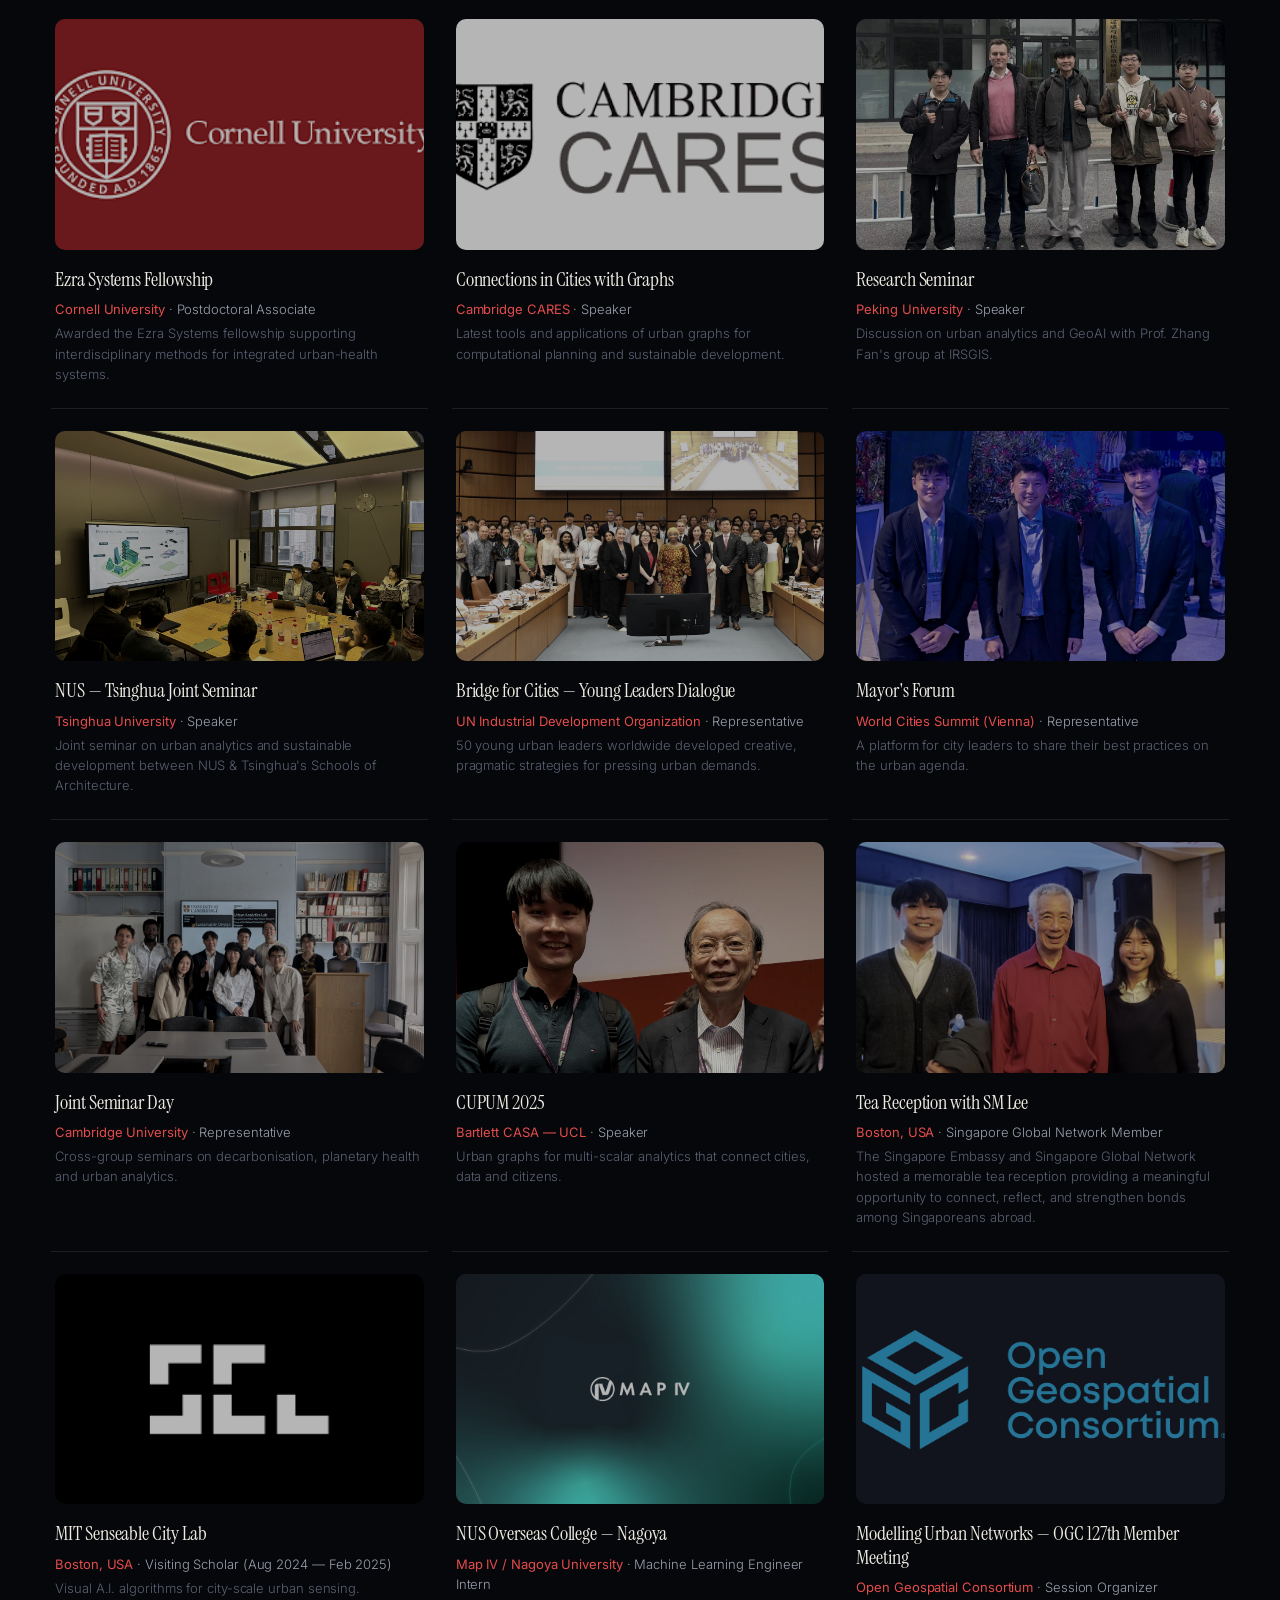
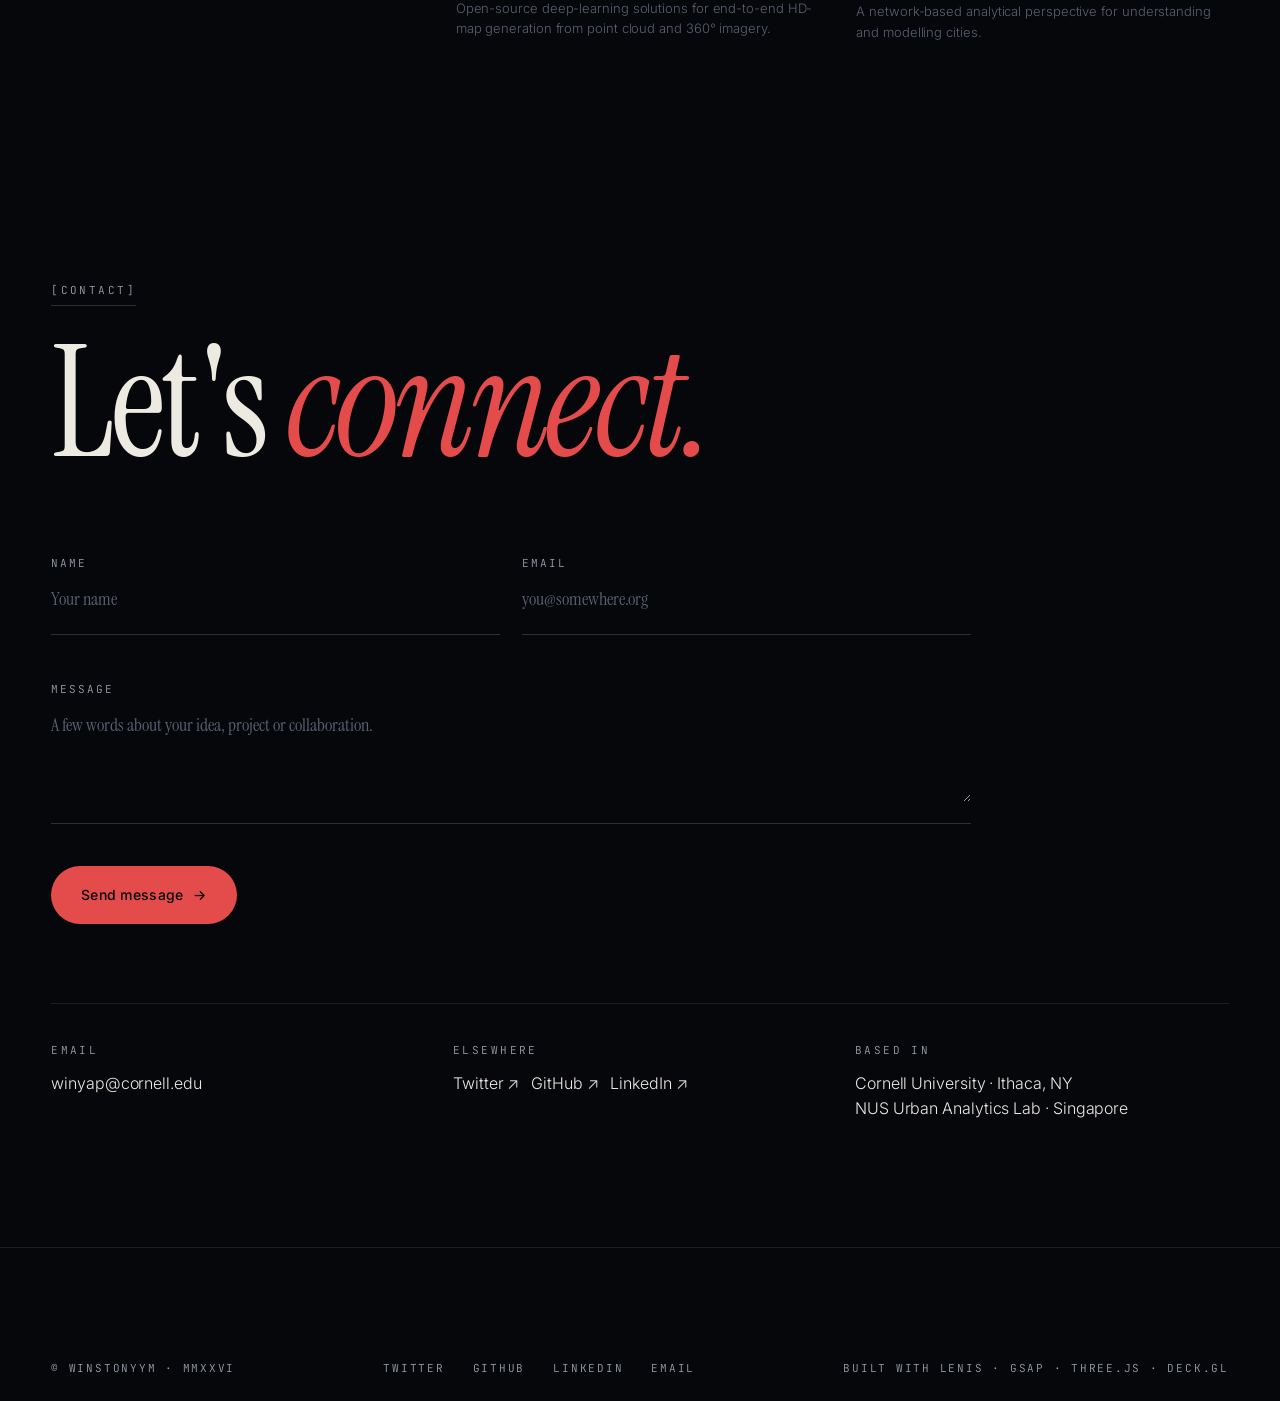
==== commit cf5c95df: "update smu opf and web favicon" ====
--- a/index.html
+++ b/index.html
@@ -3,7 +3,7 @@
 <head>
 	<meta charset="utf-8" />
 	<meta name="viewport" content="width=device-width, initial-scale=1" />
-	<title>Winston Yap - Personal Website</title>
+	<title>Winston's Site</title>
 	<meta name="description" content="Winston Yap — Ezra Systems Postdoctoral Associate at Cornell University. Urban analytics, systems thinking, graph deep learning, and urban health." />
 	<meta name="theme-color" content="#06070A" />
 
@@ -13,6 +13,8 @@
 
 	<link rel="stylesheet" href="https://unpkg.com/maplibre-gl@4.7.1/dist/maplibre-gl.css" />
 	<link rel="stylesheet" href="assets/css/modern.css" />
+	<link rel="icon" type="image/svg+xml" href="./images/wy_mit_style_3d_favicon.svg">
+
 </head>
 <body class="is-loading">
 
@@ -306,6 +308,14 @@
 
 			<div class="speaking__grid">
 				<article class="event">
+					<a class="event__media" href="https://www.smu.edu.sg/moe-start/overseas-postdoctoral-fellowship" target="_blank" rel="noopener">
+						<img src="images/smu-connexion.jpg" alt="" loading="lazy" />
+					</a>
+					<h3>SMU Overseas Postdoctoral Fellowship </h3>
+					<div class="event__role"><b>SMU</b> · Singapore</div>
+					<p class="event__desc">Awarded the SMU OPF which provides an opportunity to engage in advanced training and/or research at an overseas university for one year.</p>
+				</article>
+				<article class="event">
 					<a class="event__media" href="https://dornsife.usc.edu/spatial/" target="_blank" rel="noopener">
 						<img src="images/usc-dornsife.jpg" alt="" loading="lazy" />
 					</a>
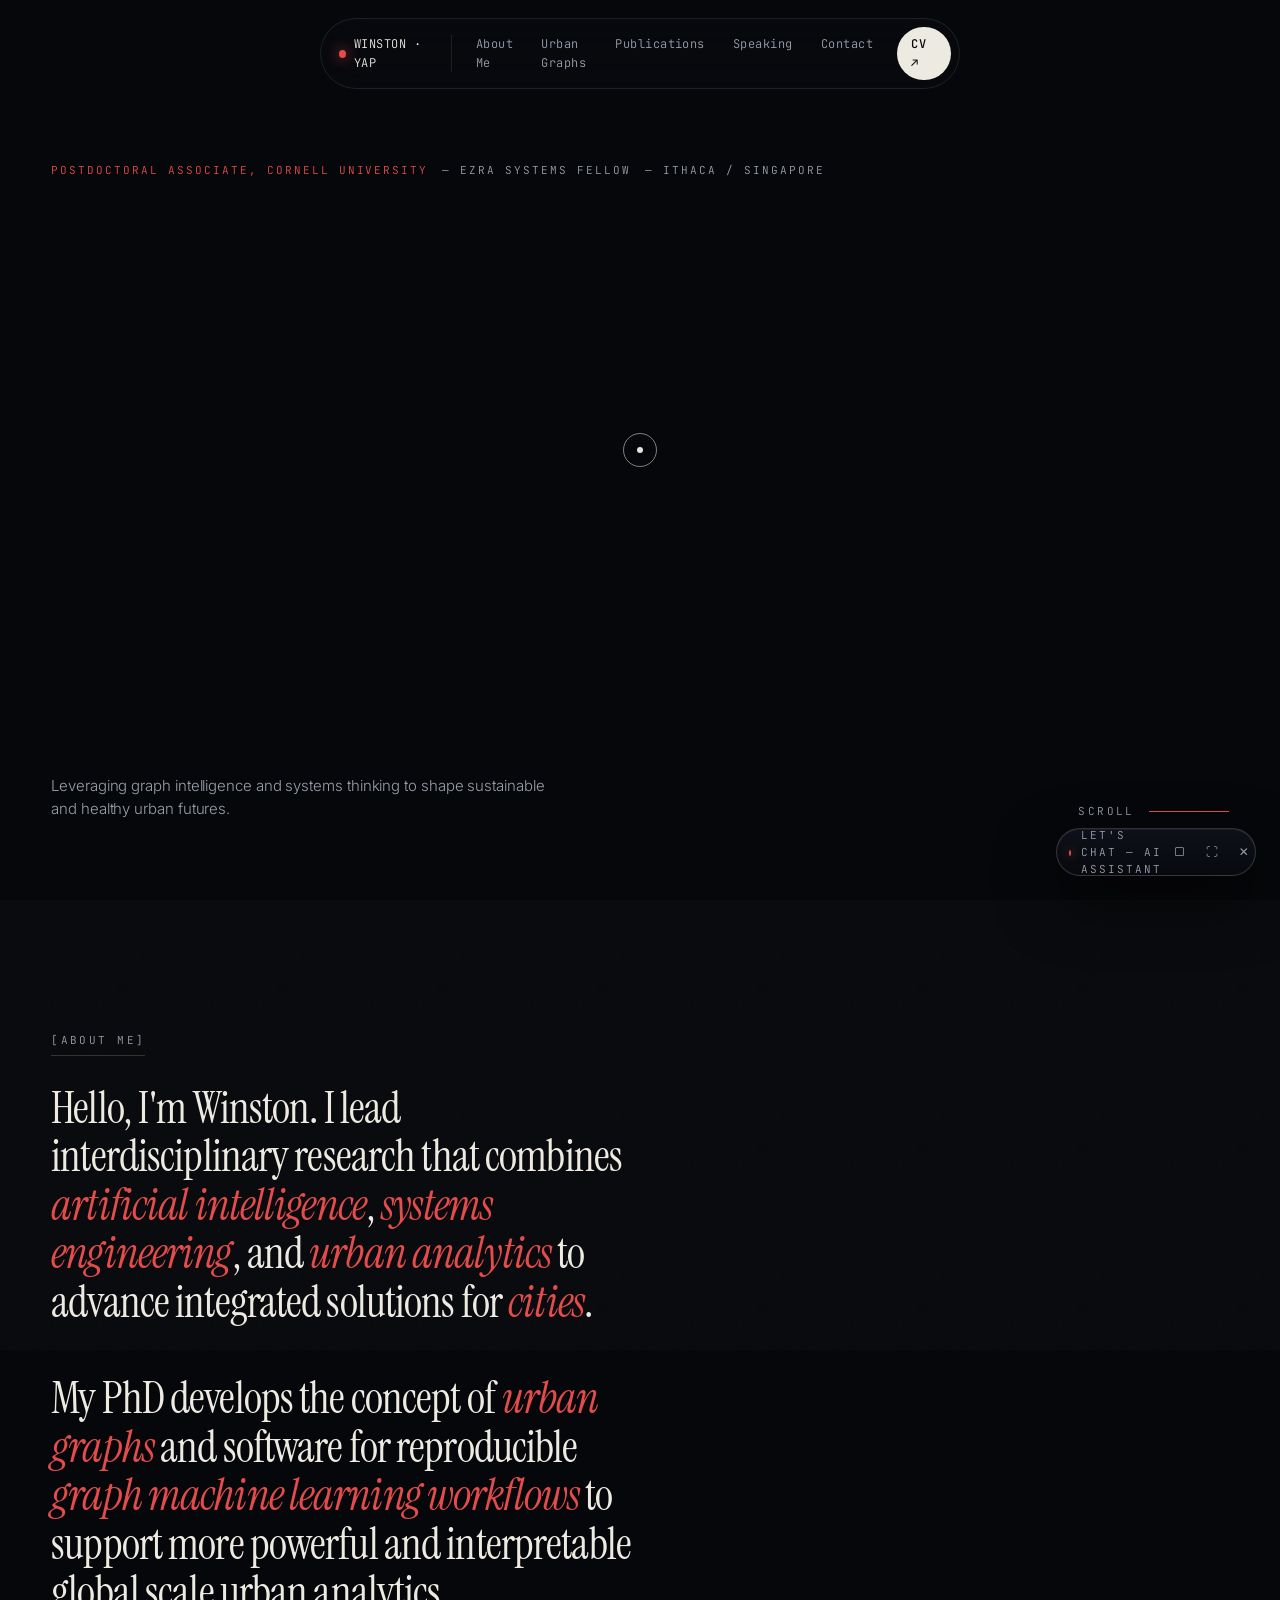
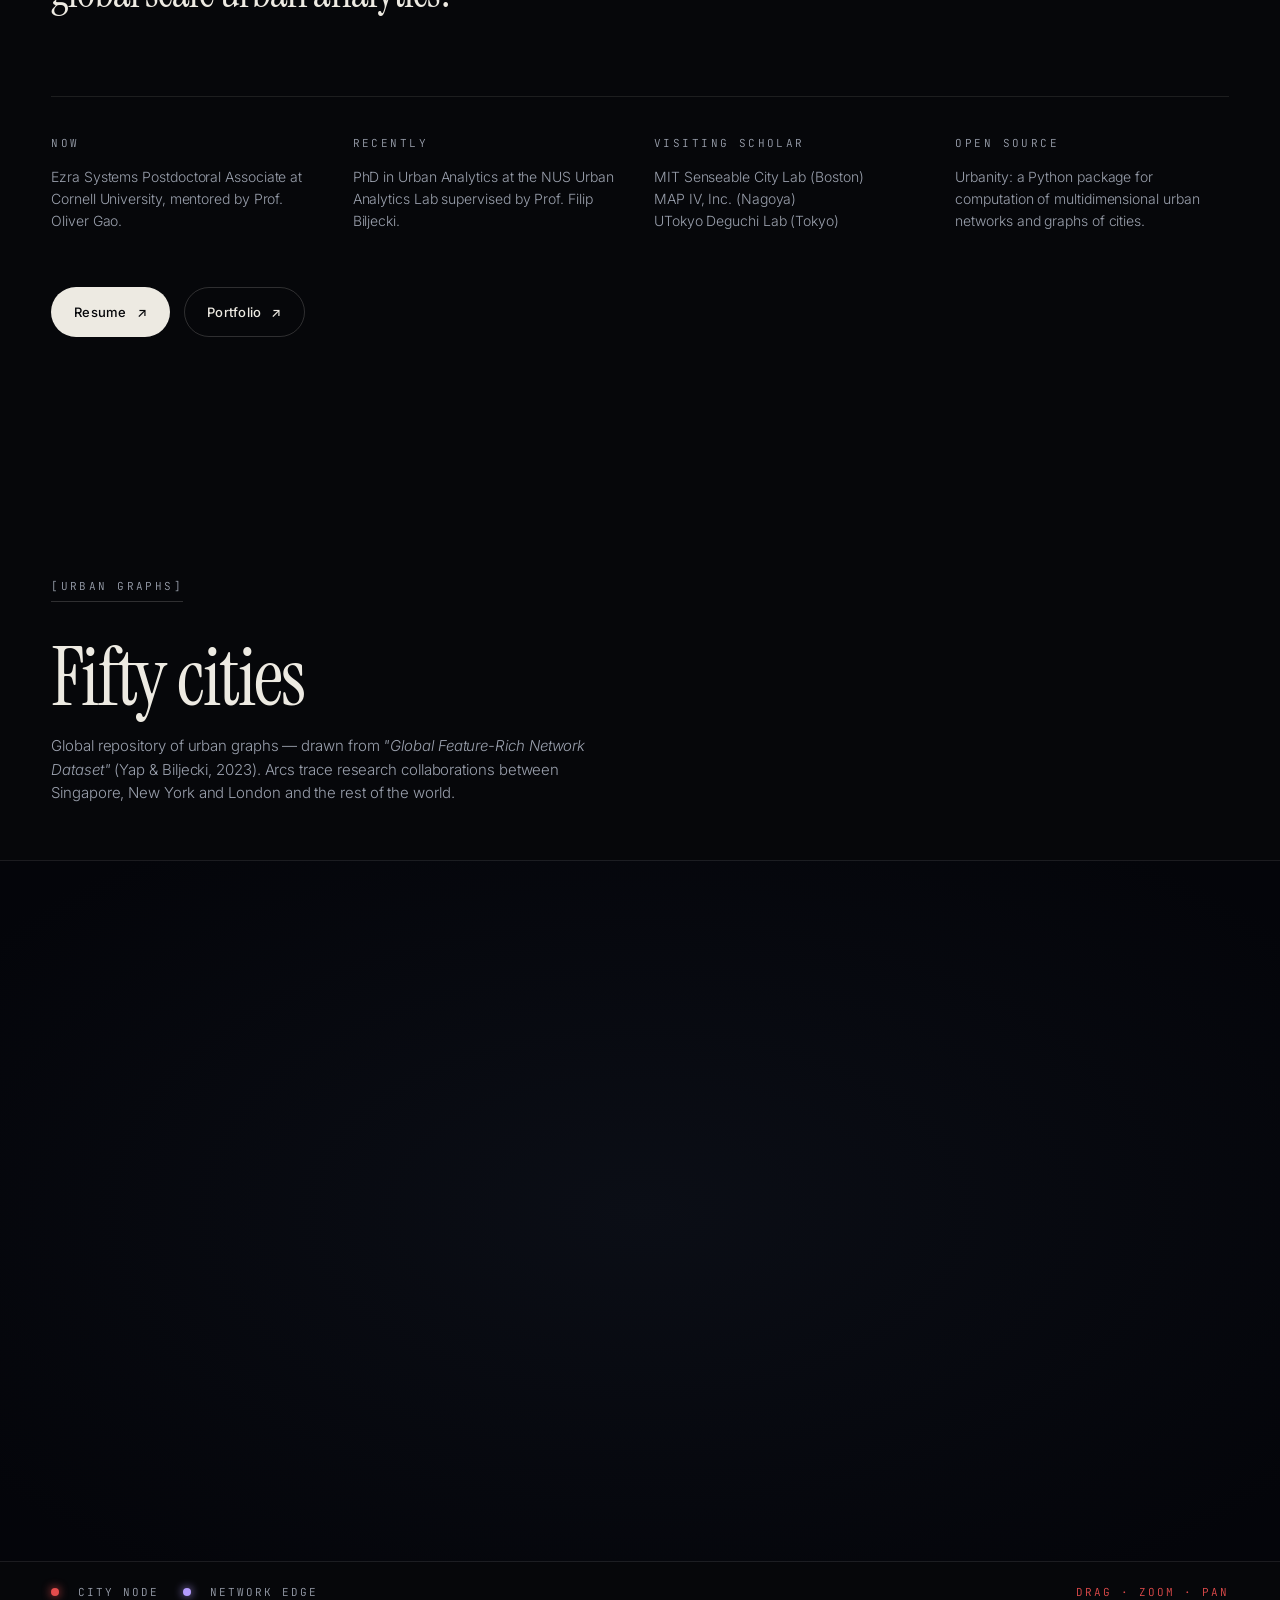
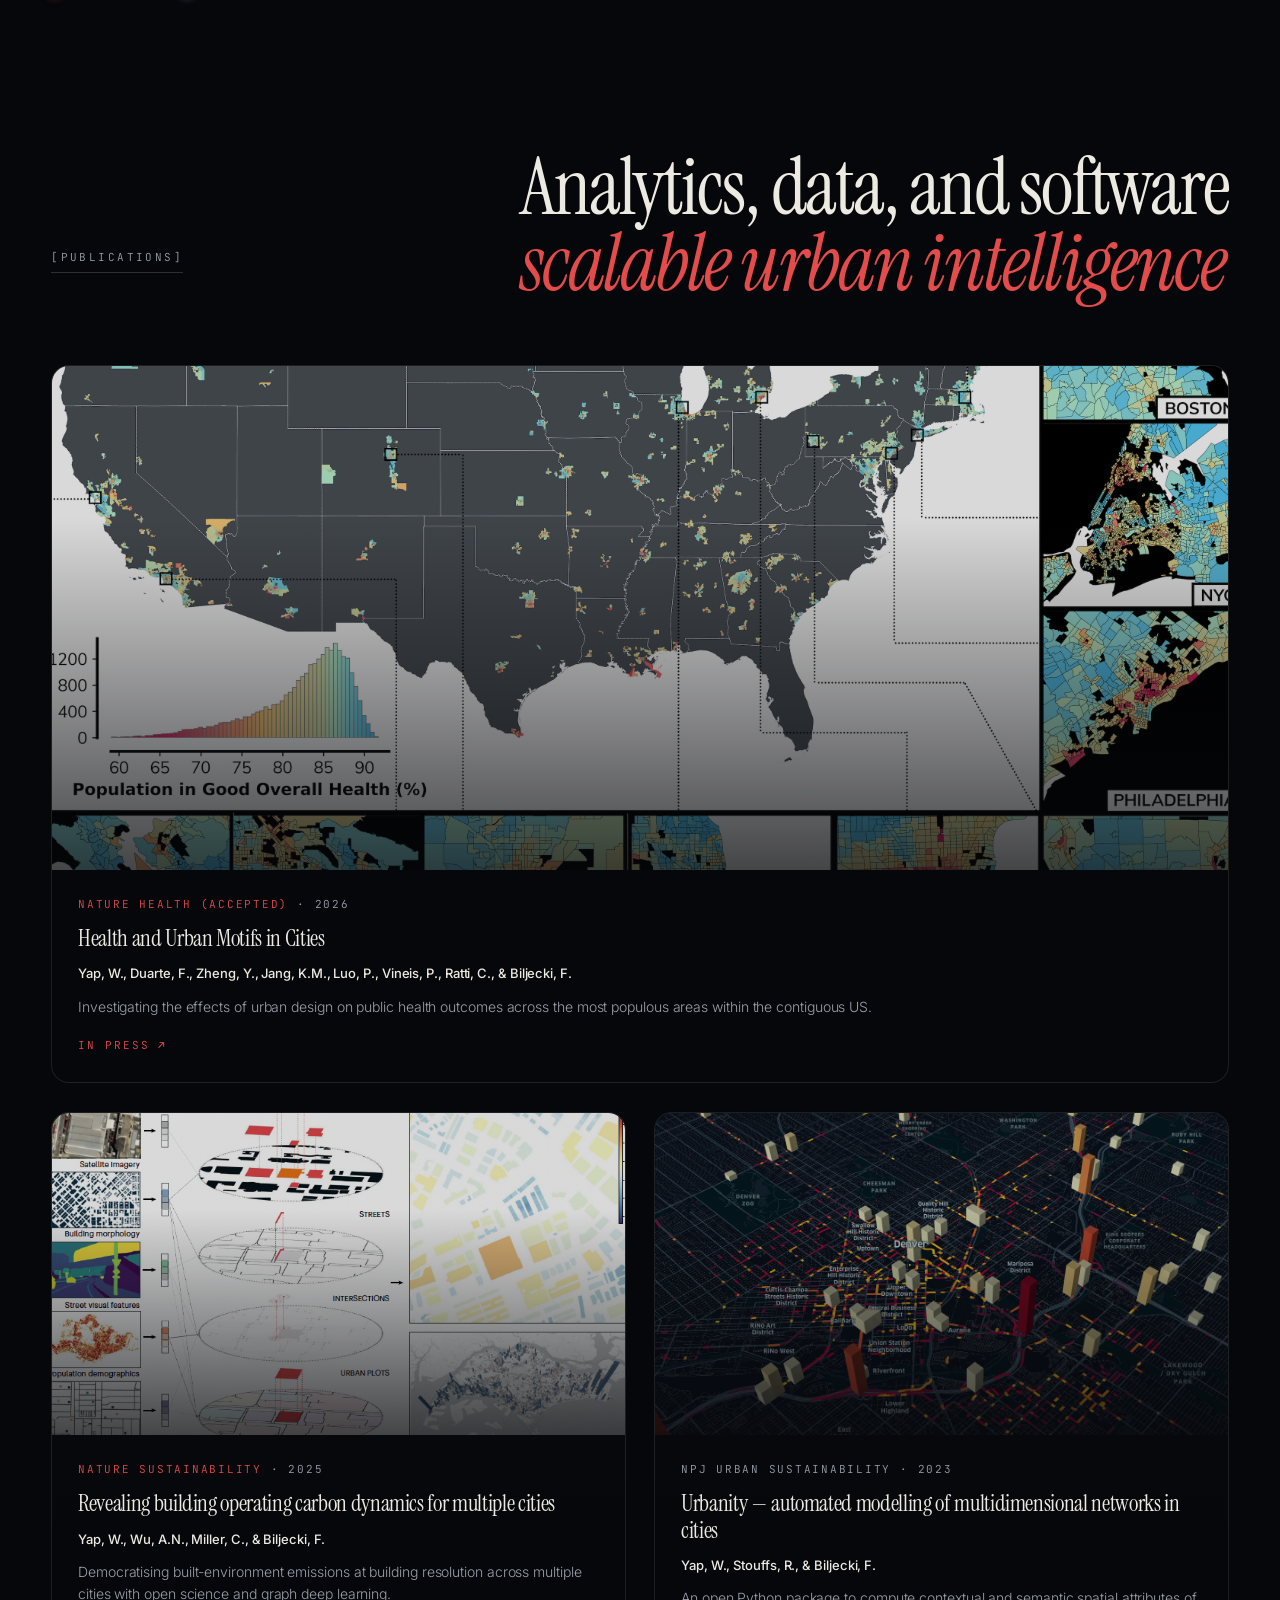
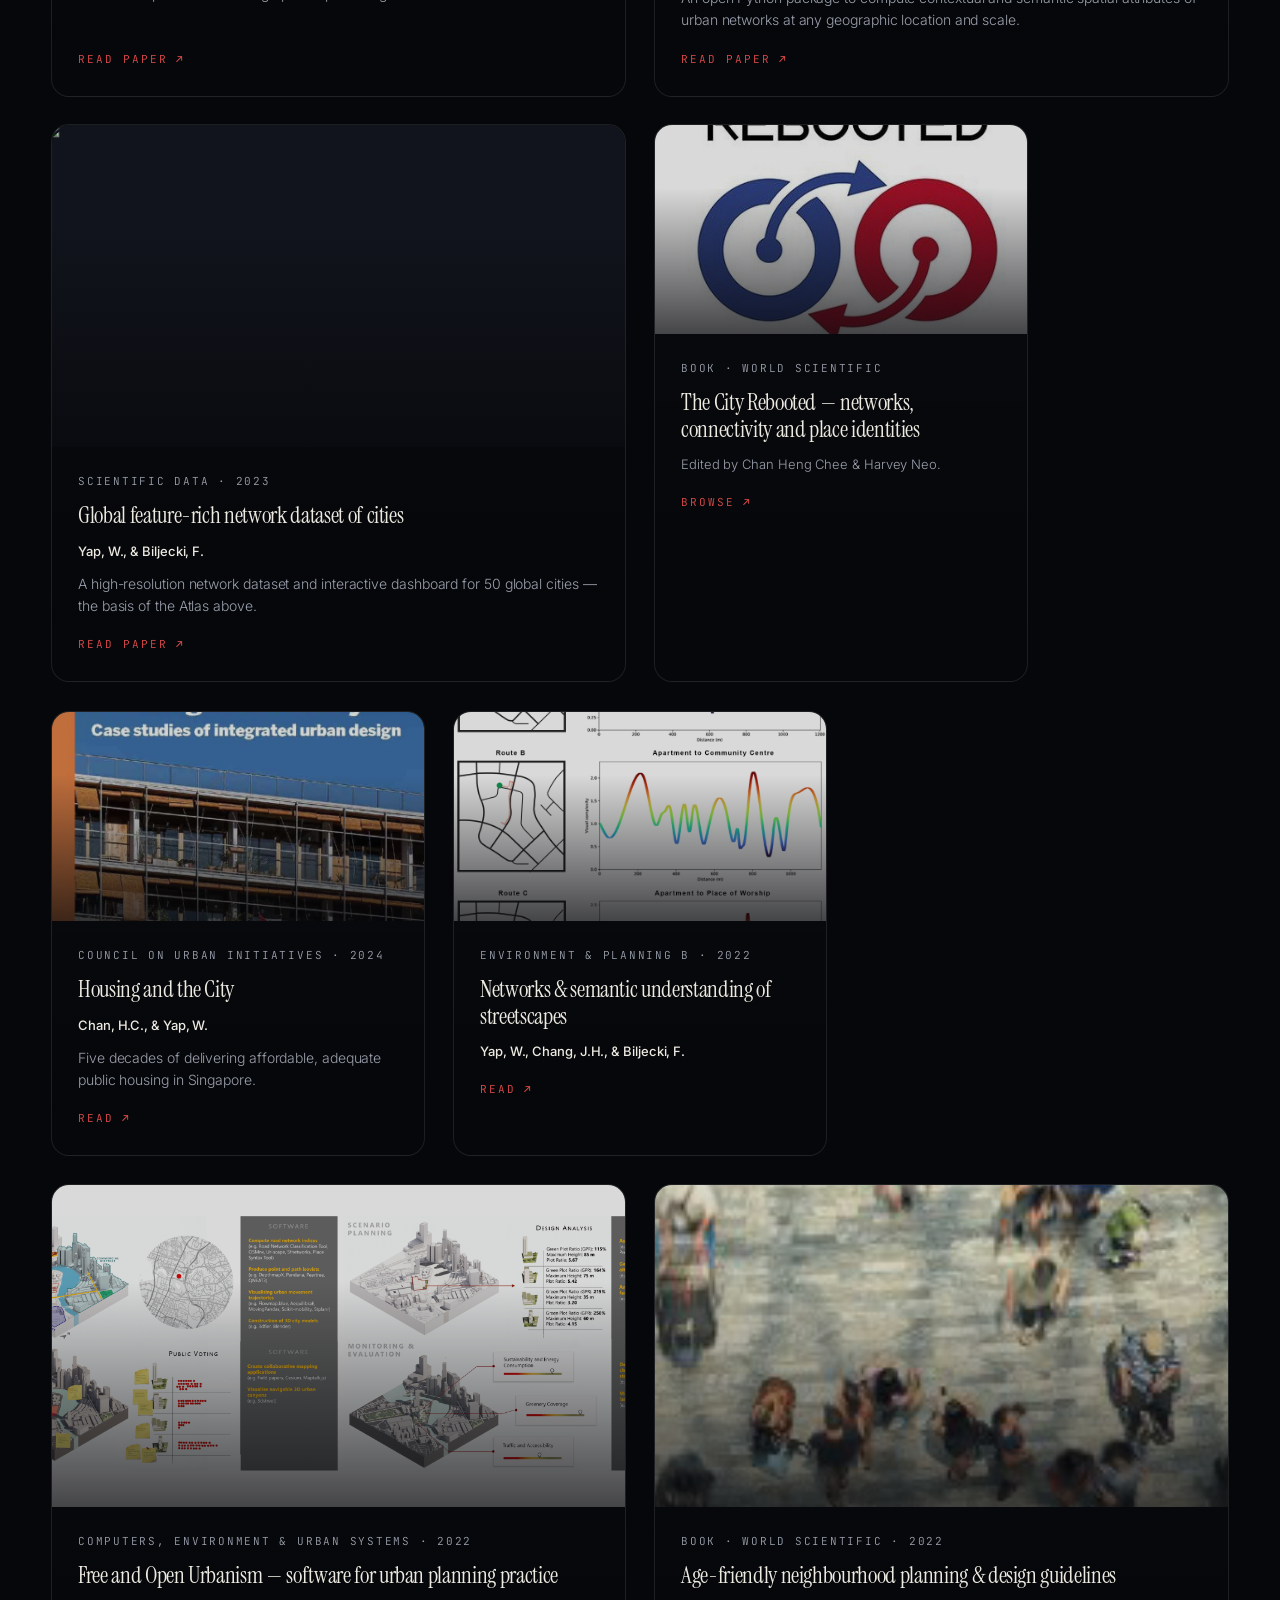
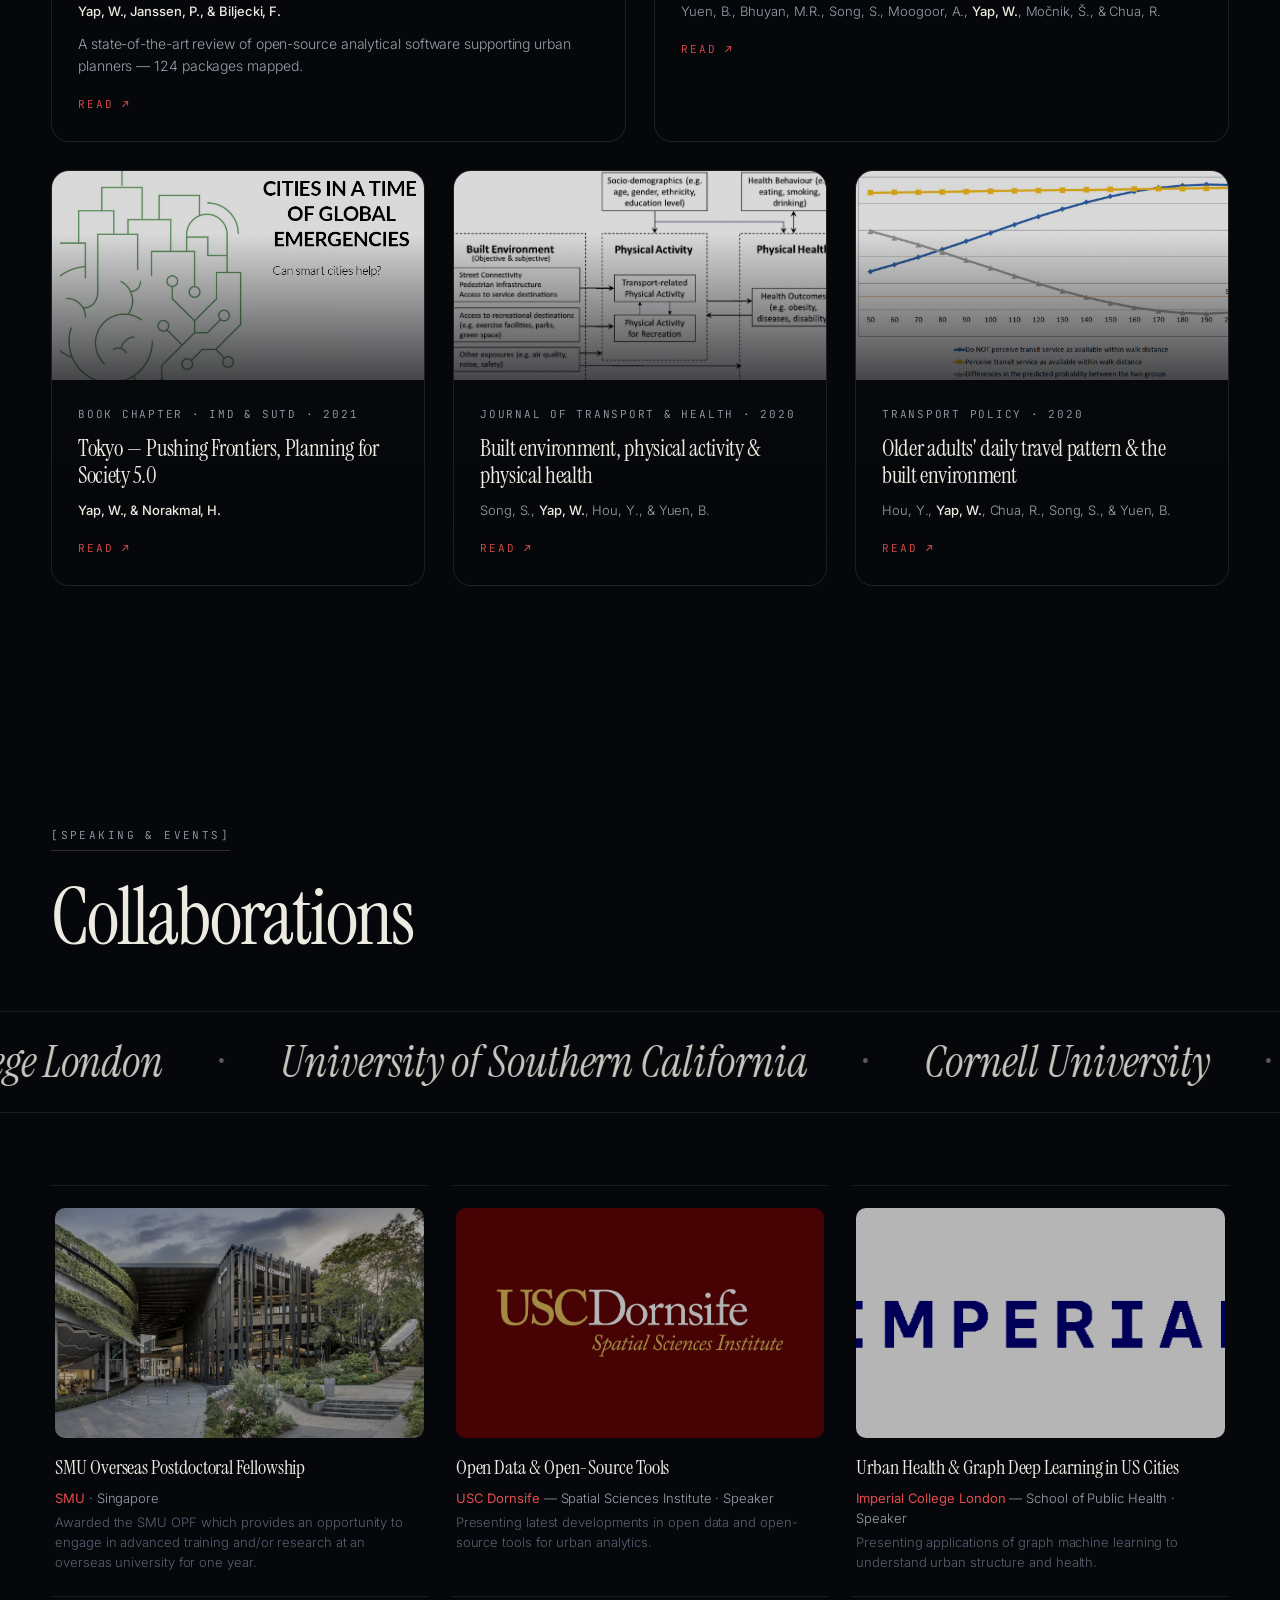
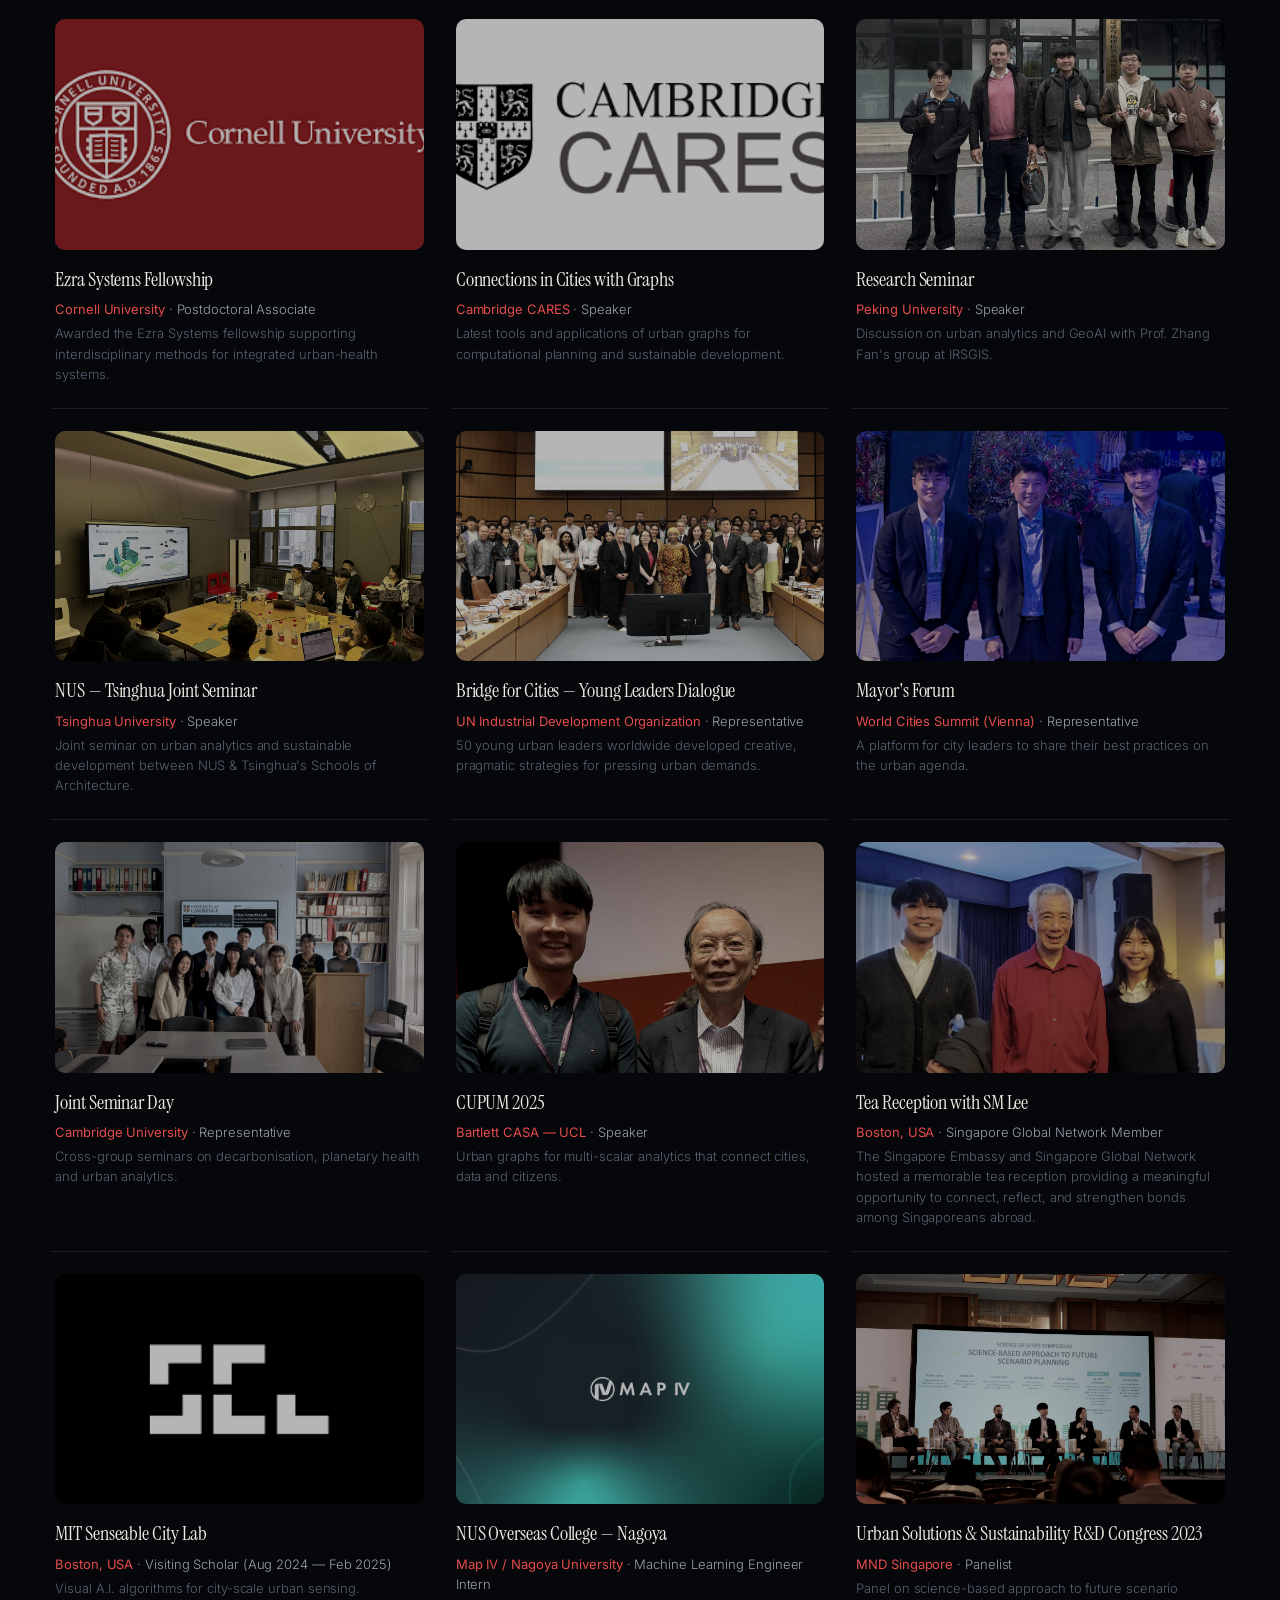
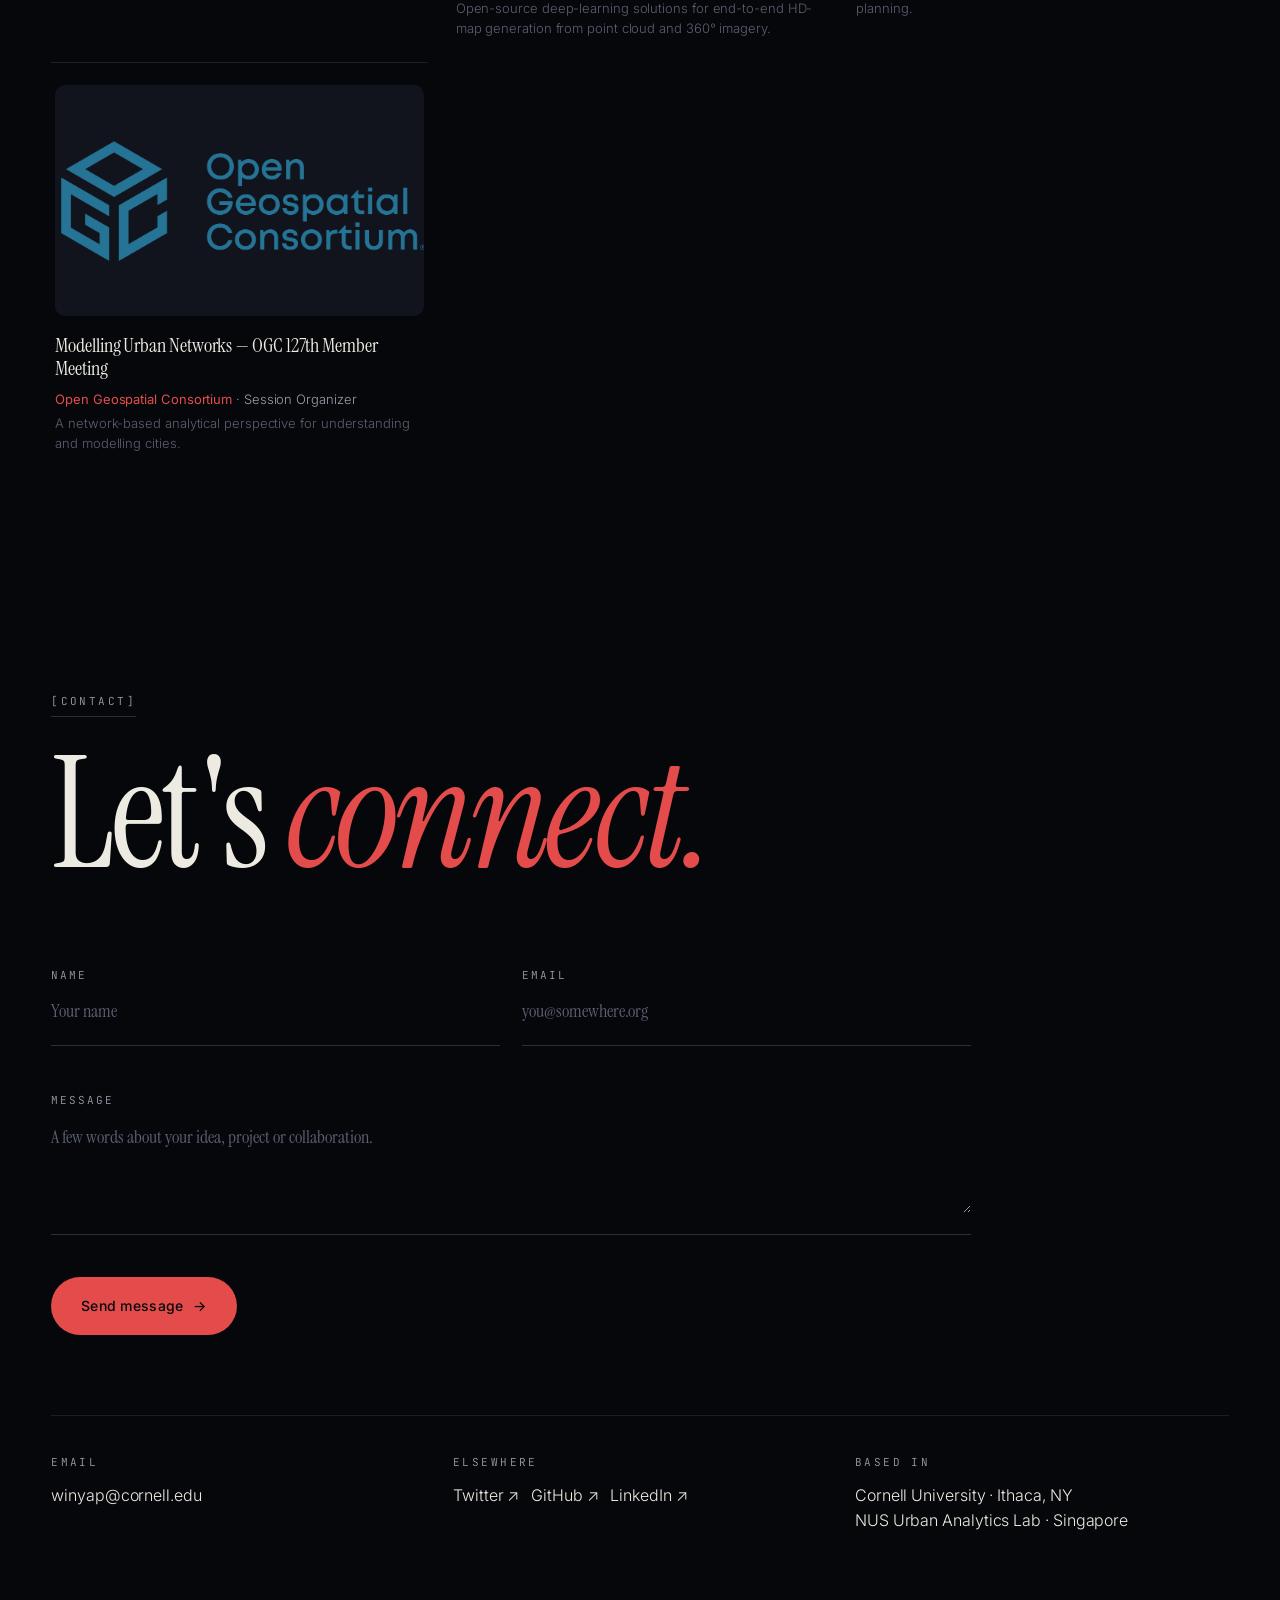
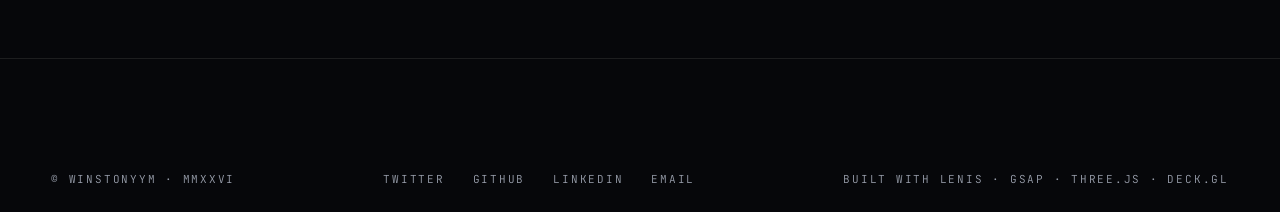
==== commit 6e44401e: "update SOC event" ====
--- a/index.html
+++ b/index.html
@@ -428,7 +428,14 @@
 					<div class="event__role"><b>Map IV / Nagoya University</b> · Machine Learning Engineer Intern</div>
 					<p class="event__desc">Open-source deep-learning solutions for end-to-end HD-map generation from point cloud and 360° imagery.</p>
 				</article>
-
+				<article class="event">
+					<a class="event__media" href="https://www.mnd.gov.sg/urban-solutions-sustainability-r-d-congress-2023" target="_blank" rel="noopener">
+						<img src="images/science_of_cities.jpg" alt="" loading="lazy" />
+					</a>
+					<h3>Urban Solutions & Sustainability R&D Congress 2023</h3>
+					<div class="event__role"><b>MND Singapore</b> · Panelist</div>
+					<p class="event__desc">Panel on science-based approach to future scenario planning.</p>
+				</article>
 				<article class="event">
 					<a class="event__media" href="https://portal.ogc.org/meet/" target="_blank" rel="noopener">
 						<img src="images/ogc_logo.png" alt="" loading="lazy" />
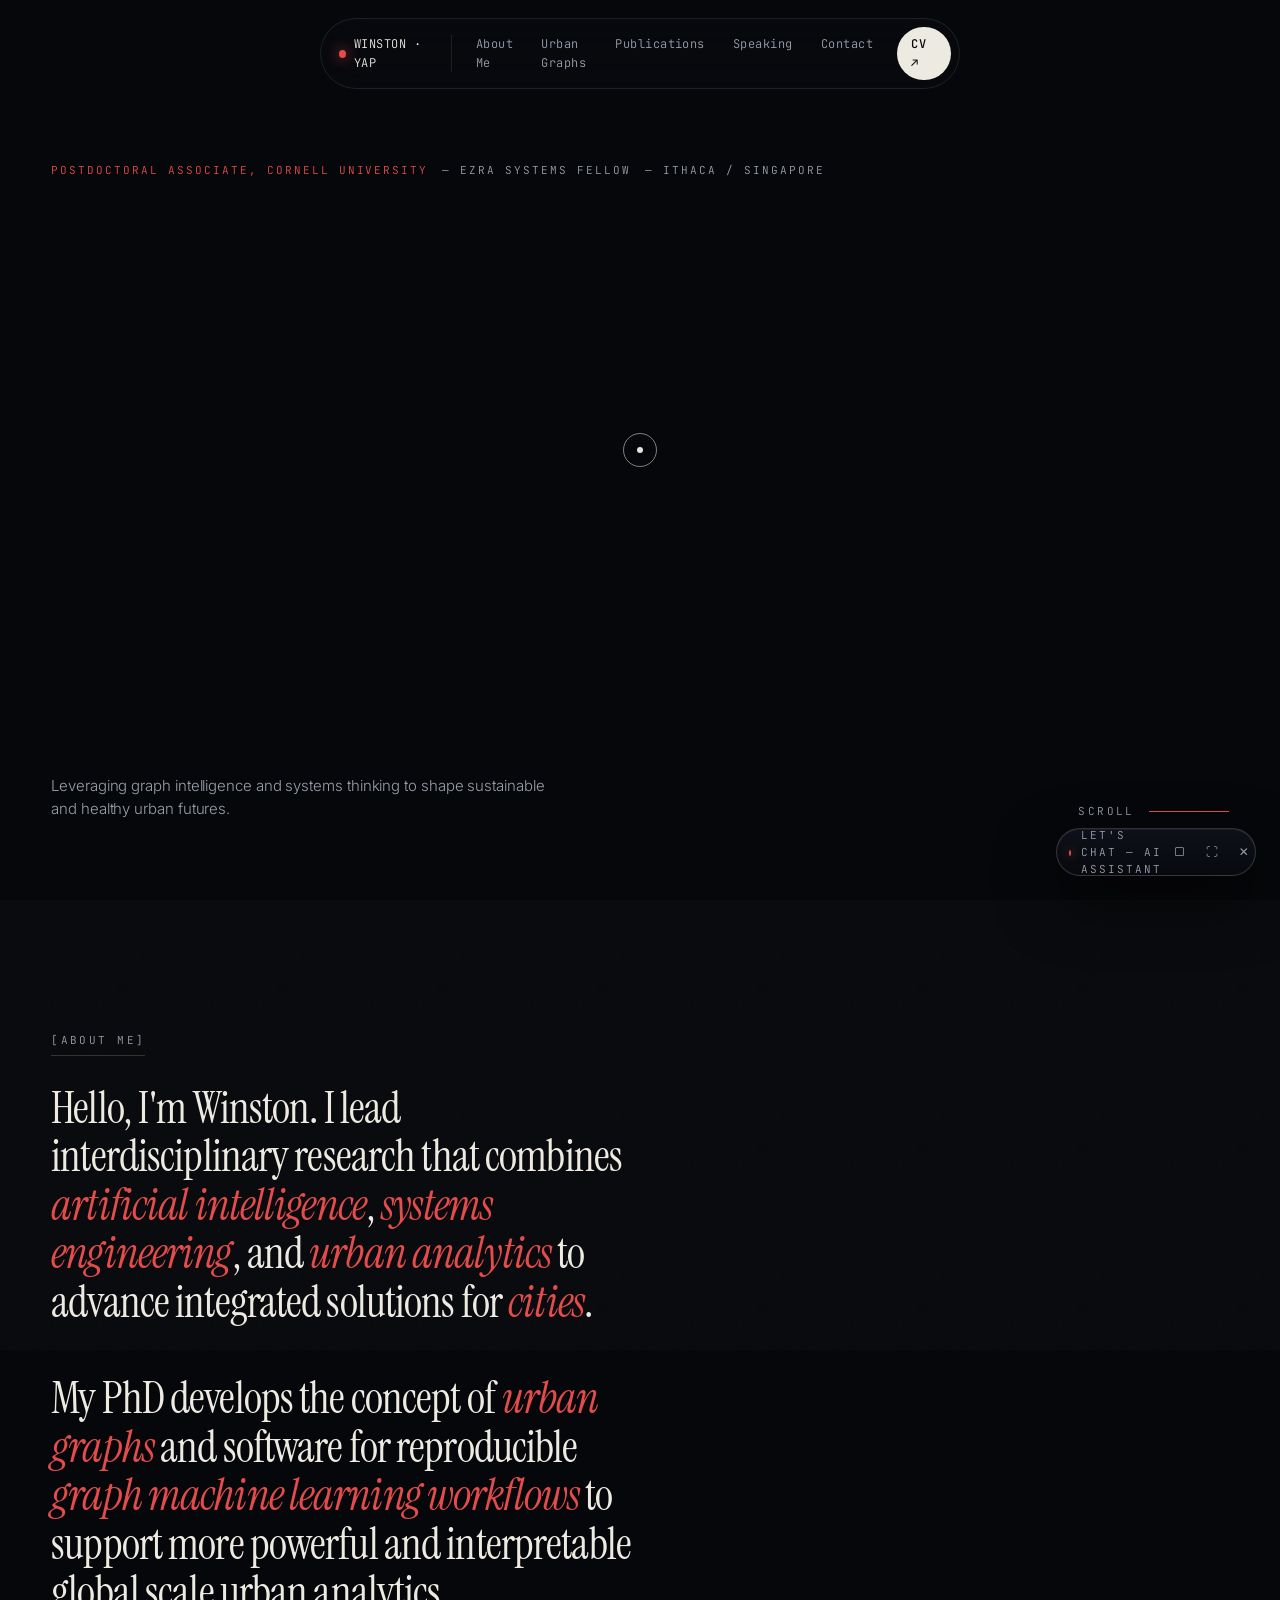
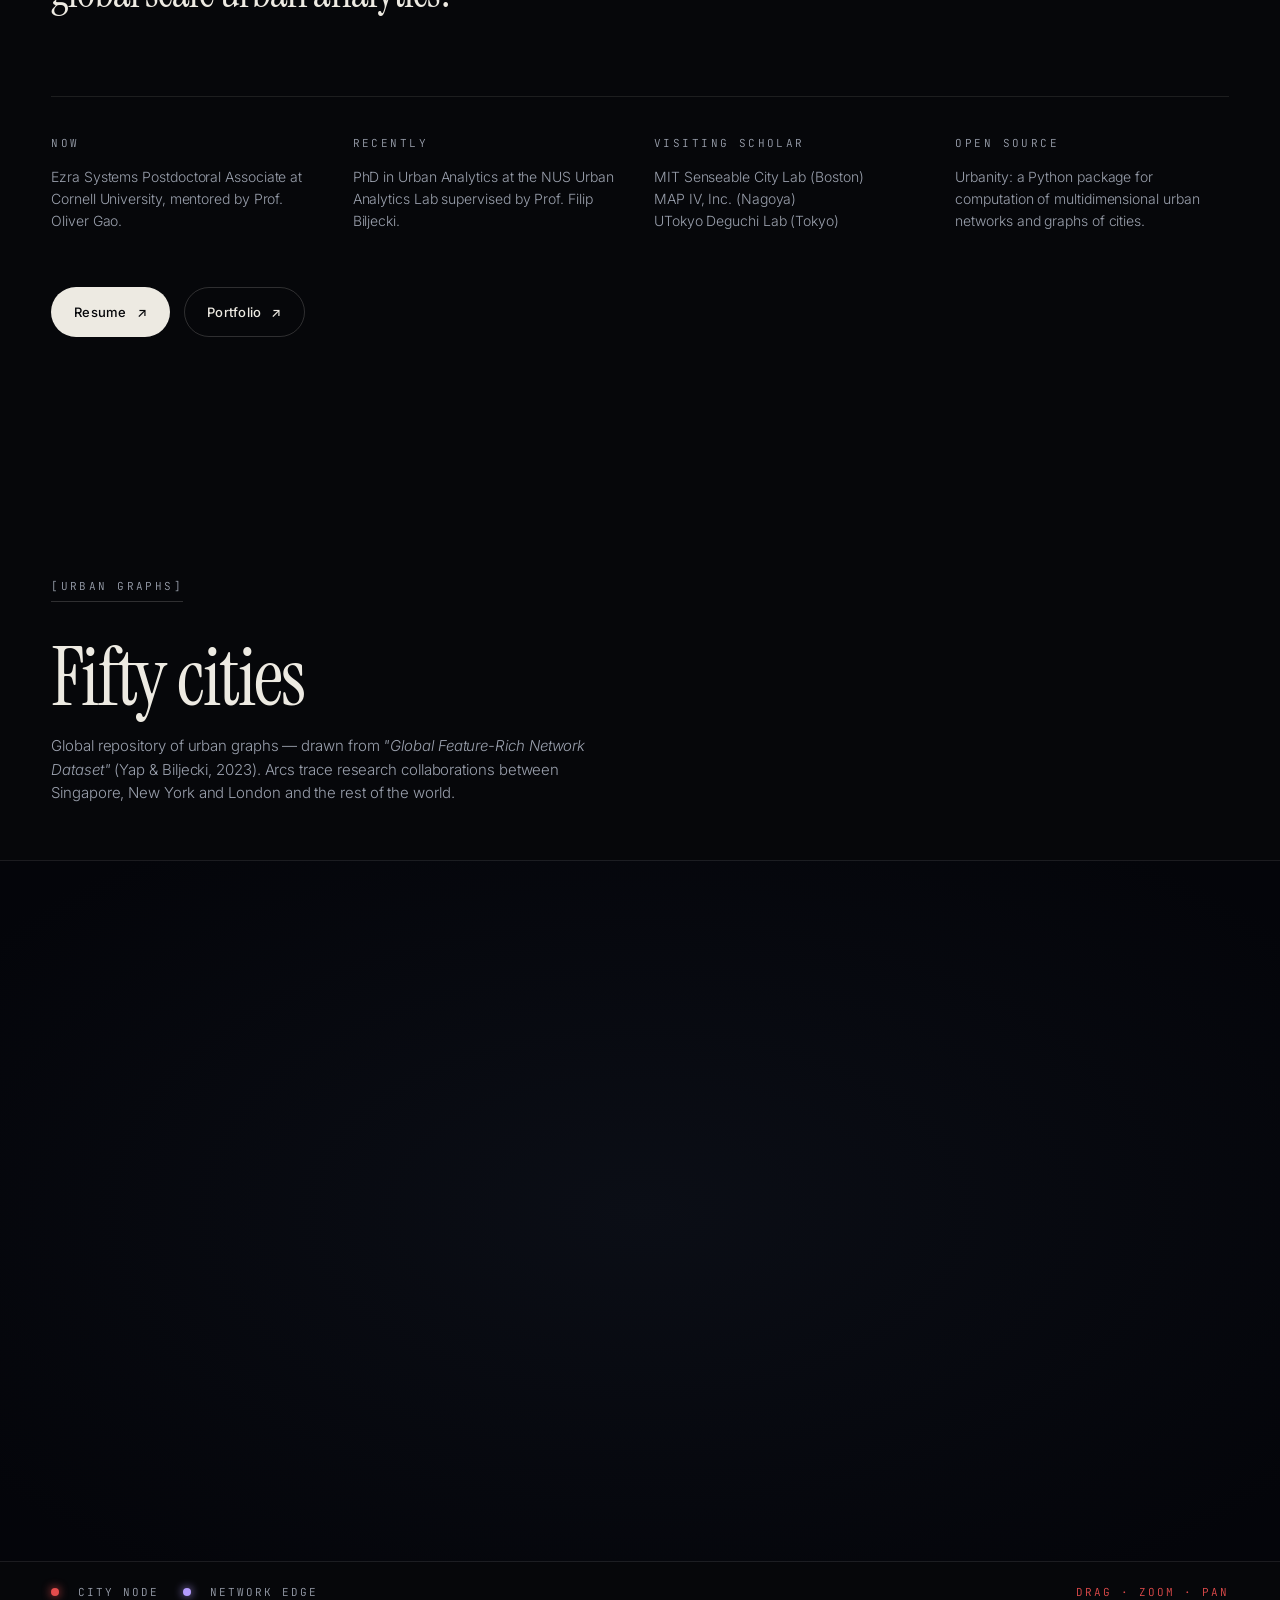
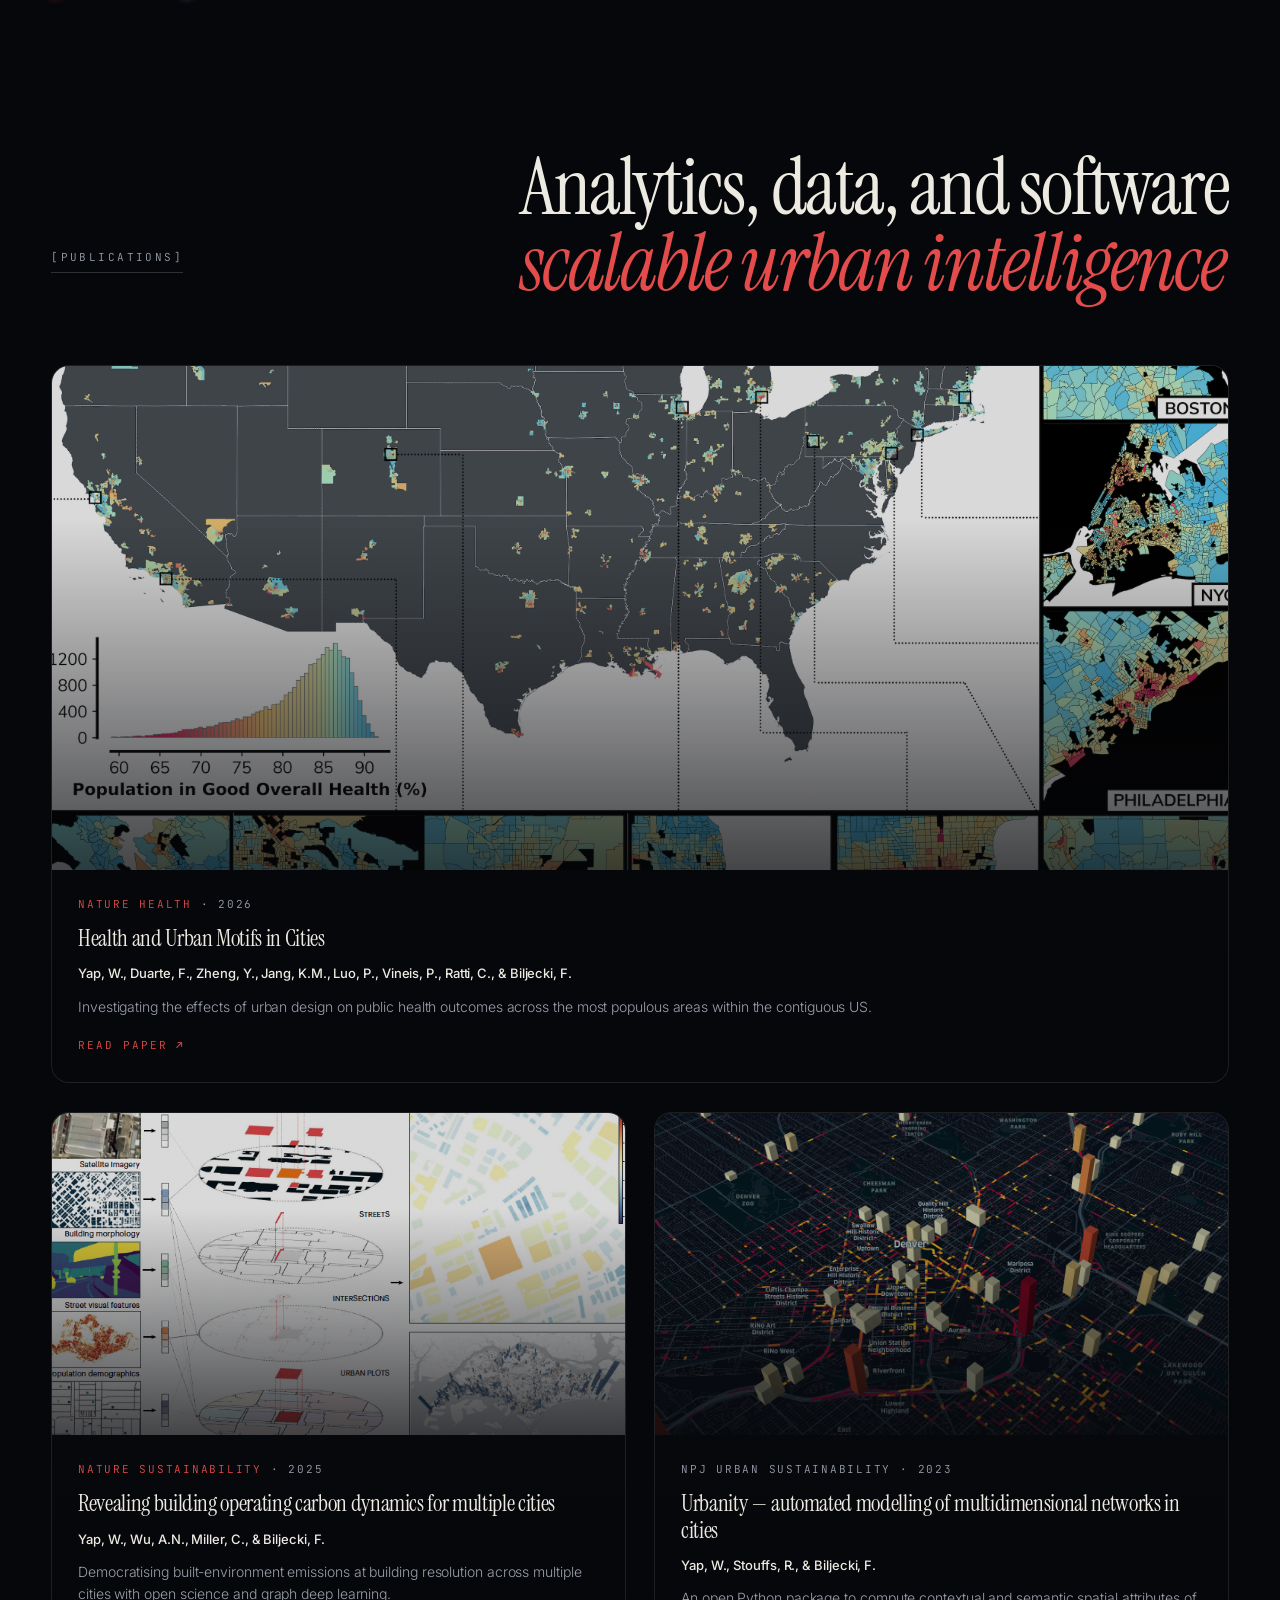
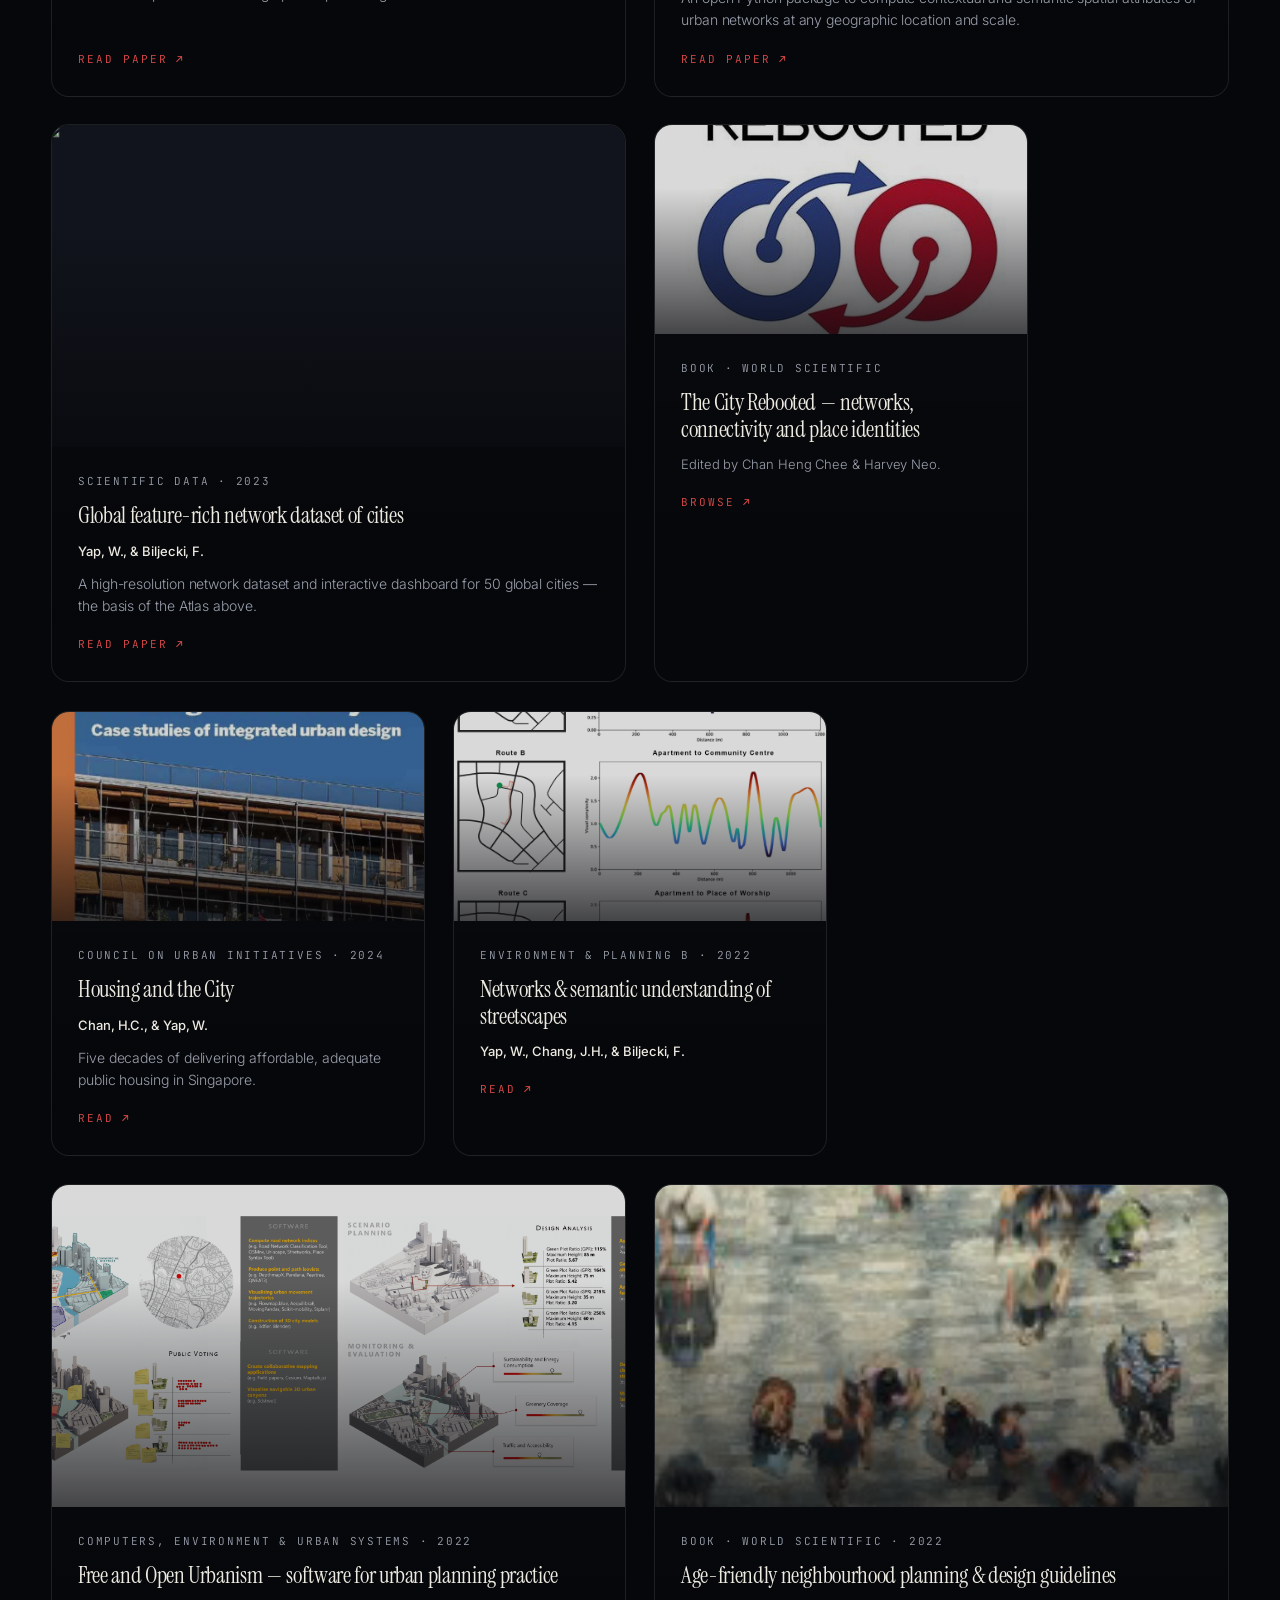
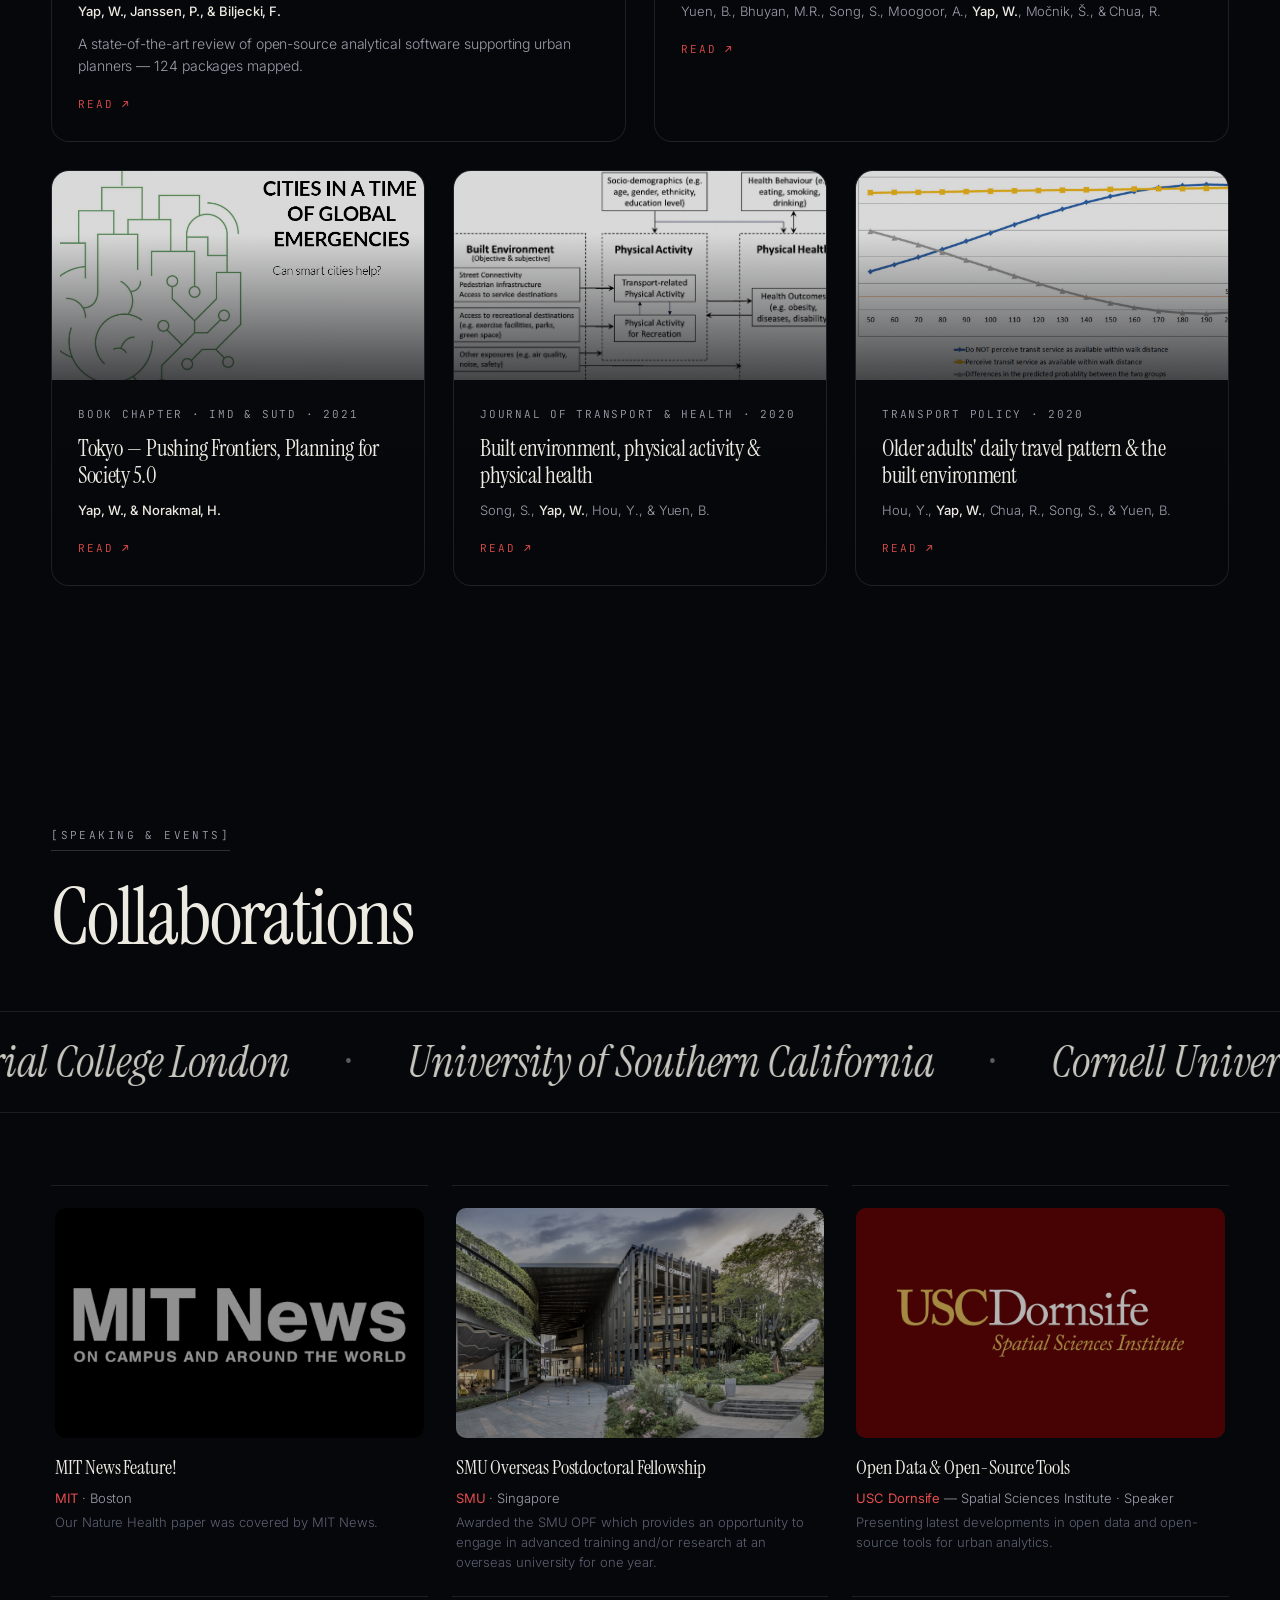
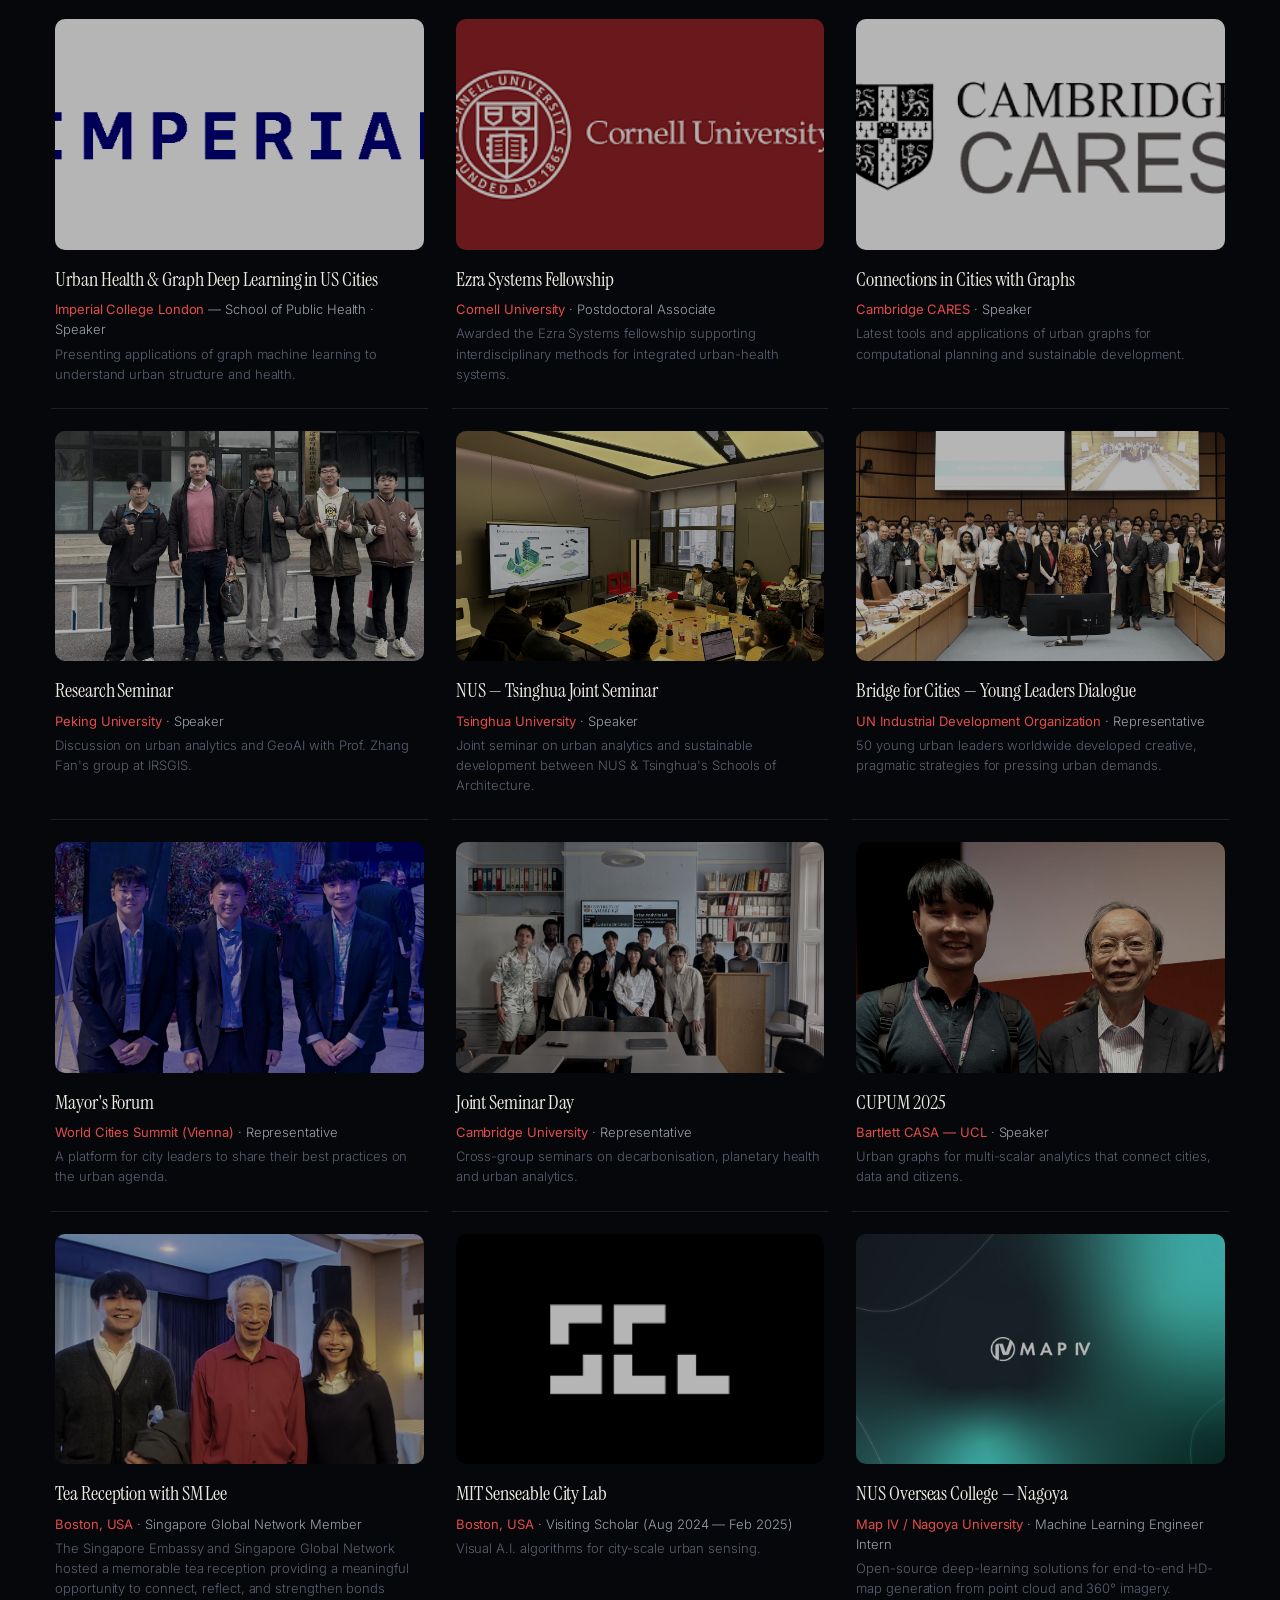
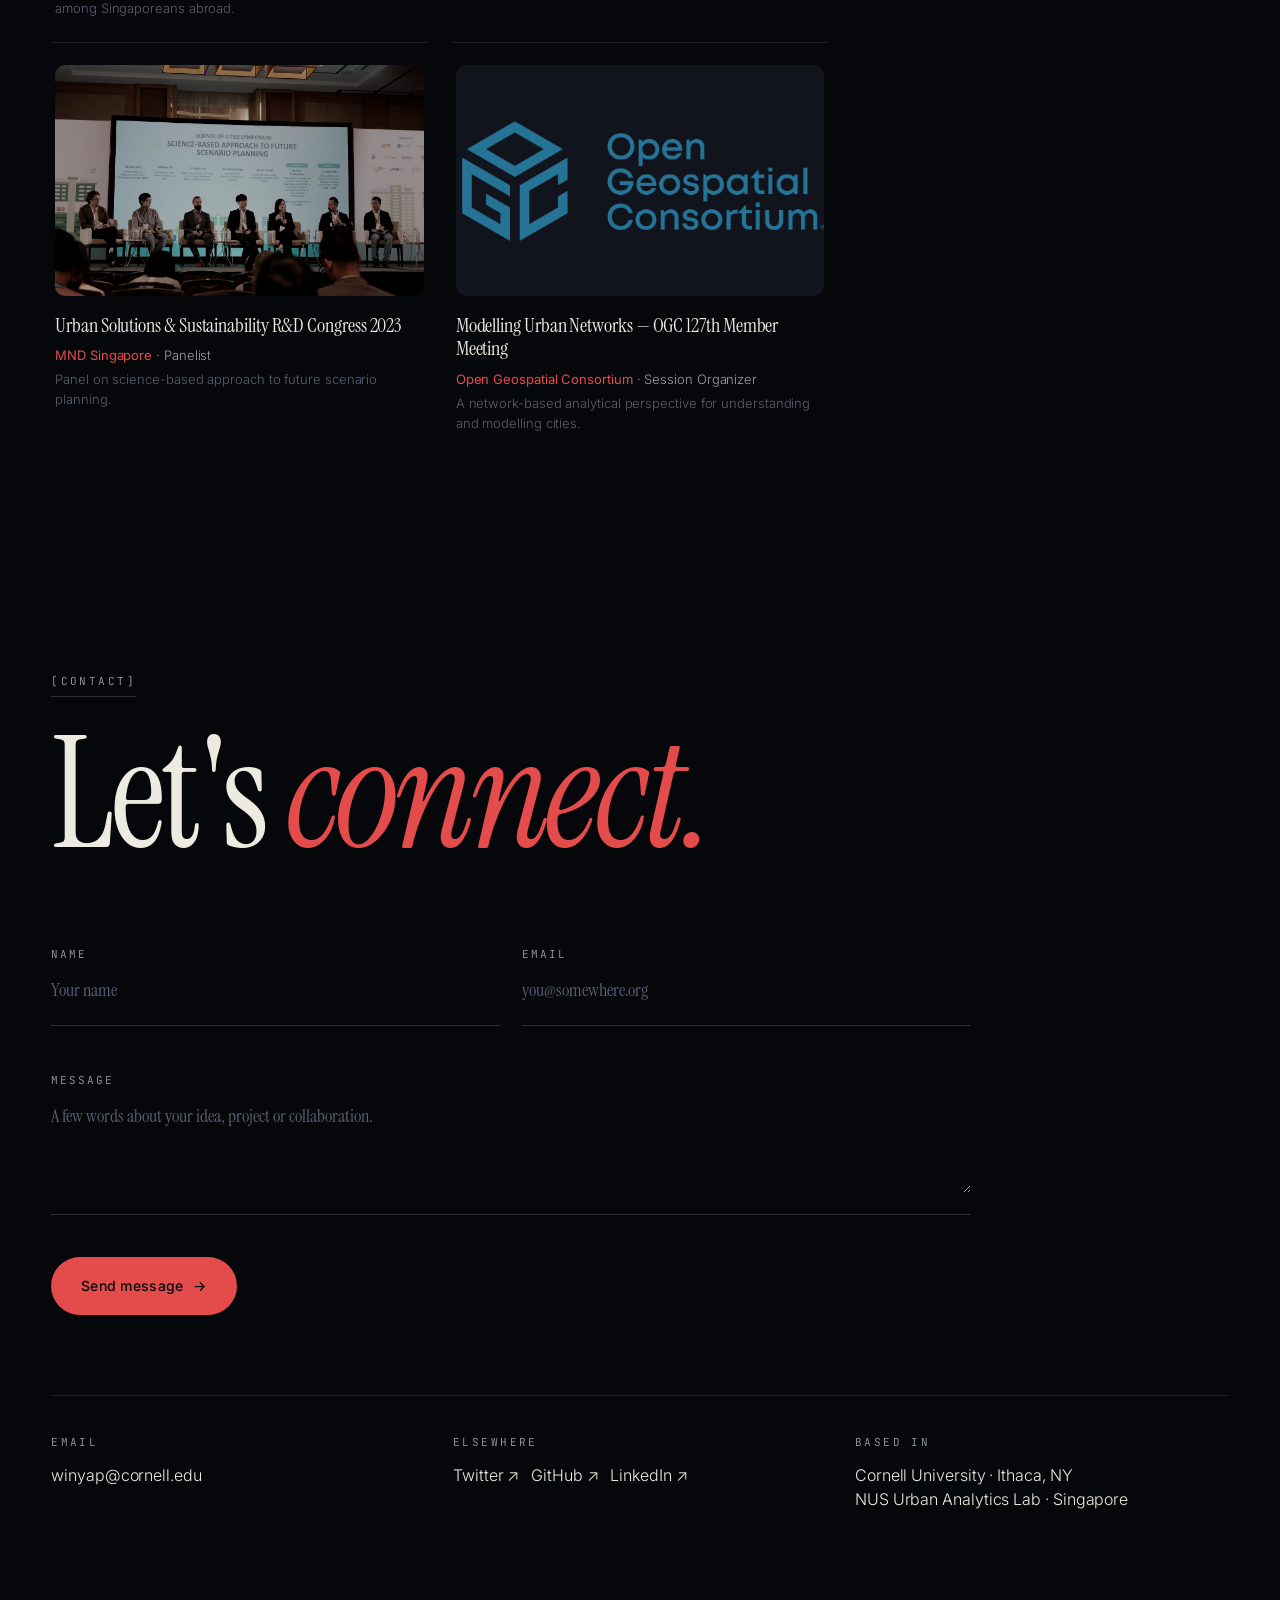
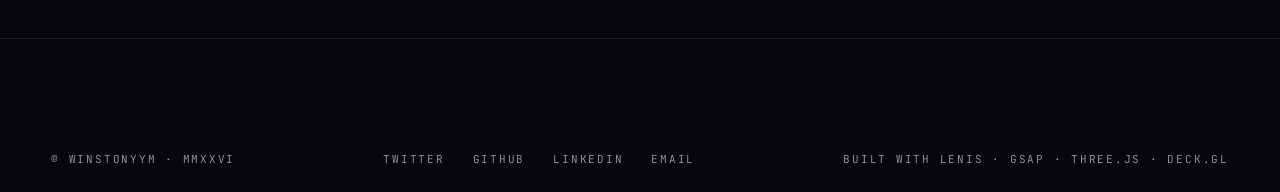
==== commit 34a3b431: "mit news coverage" ====
--- a/index.html
+++ b/index.html
@@ -135,11 +135,11 @@
 						<img src="images/health_motif.png" alt="" loading="lazy" />
 					</a>
 					<div class="card__body">
-						<div class="card__tag"><span class="accent">Nature Health (accepted)</span> · 2026</div>
+						<div class="card__tag"><span class="accent">Nature Health</span> · 2026</div>
 						<h3 class="card__title">Health and Urban Motifs in Cities</h3>
 						<p class="card__meta"><b>Yap, W., Duarte, F., Zheng, Y., Jang, K.M., Luo, P., Vineis, P., Ratti, C., &amp; Biljecki, F.</b></p>
 						<p class="card__excerpt">Investigating the effects of urban design on public health outcomes across the most populous areas within the contiguous US.</p>
-						<a class="card__cta" href="https://www.nature.com/naturehealth/" target="_blank" rel="noopener">In Press</a>
+						<a class="card__cta" href="https://www.nature.com/articles/s44360-026-00151-9" target="_blank" rel="noopener">Read paper</a>
 					</div>
 				</article>
 				<article class="card">
@@ -308,6 +308,14 @@
 
 			<div class="speaking__grid">
 				<article class="event">
+					<a class="event__media" href="https://news.mit.edu/2026/how-urban-design-leads-to-better-wellness-0701" target="_blank" rel="noopener">
+						<img src="images/mit_news.png" alt="" loading="lazy" />
+					</a>
+					<h3>MIT News Feature!</h3>
+					<div class="event__role"><b>MIT</b> · Boston</div>
+					<p class="event__desc">Our Nature Health paper was covered by MIT News.</p>
+				</article>
+				<article class="event">
 					<a class="event__media" href="https://www.smu.edu.sg/moe-start/overseas-postdoctoral-fellowship" target="_blank" rel="noopener">
 						<img src="images/smu-connexion.jpg" alt="" loading="lazy" />
 					</a>
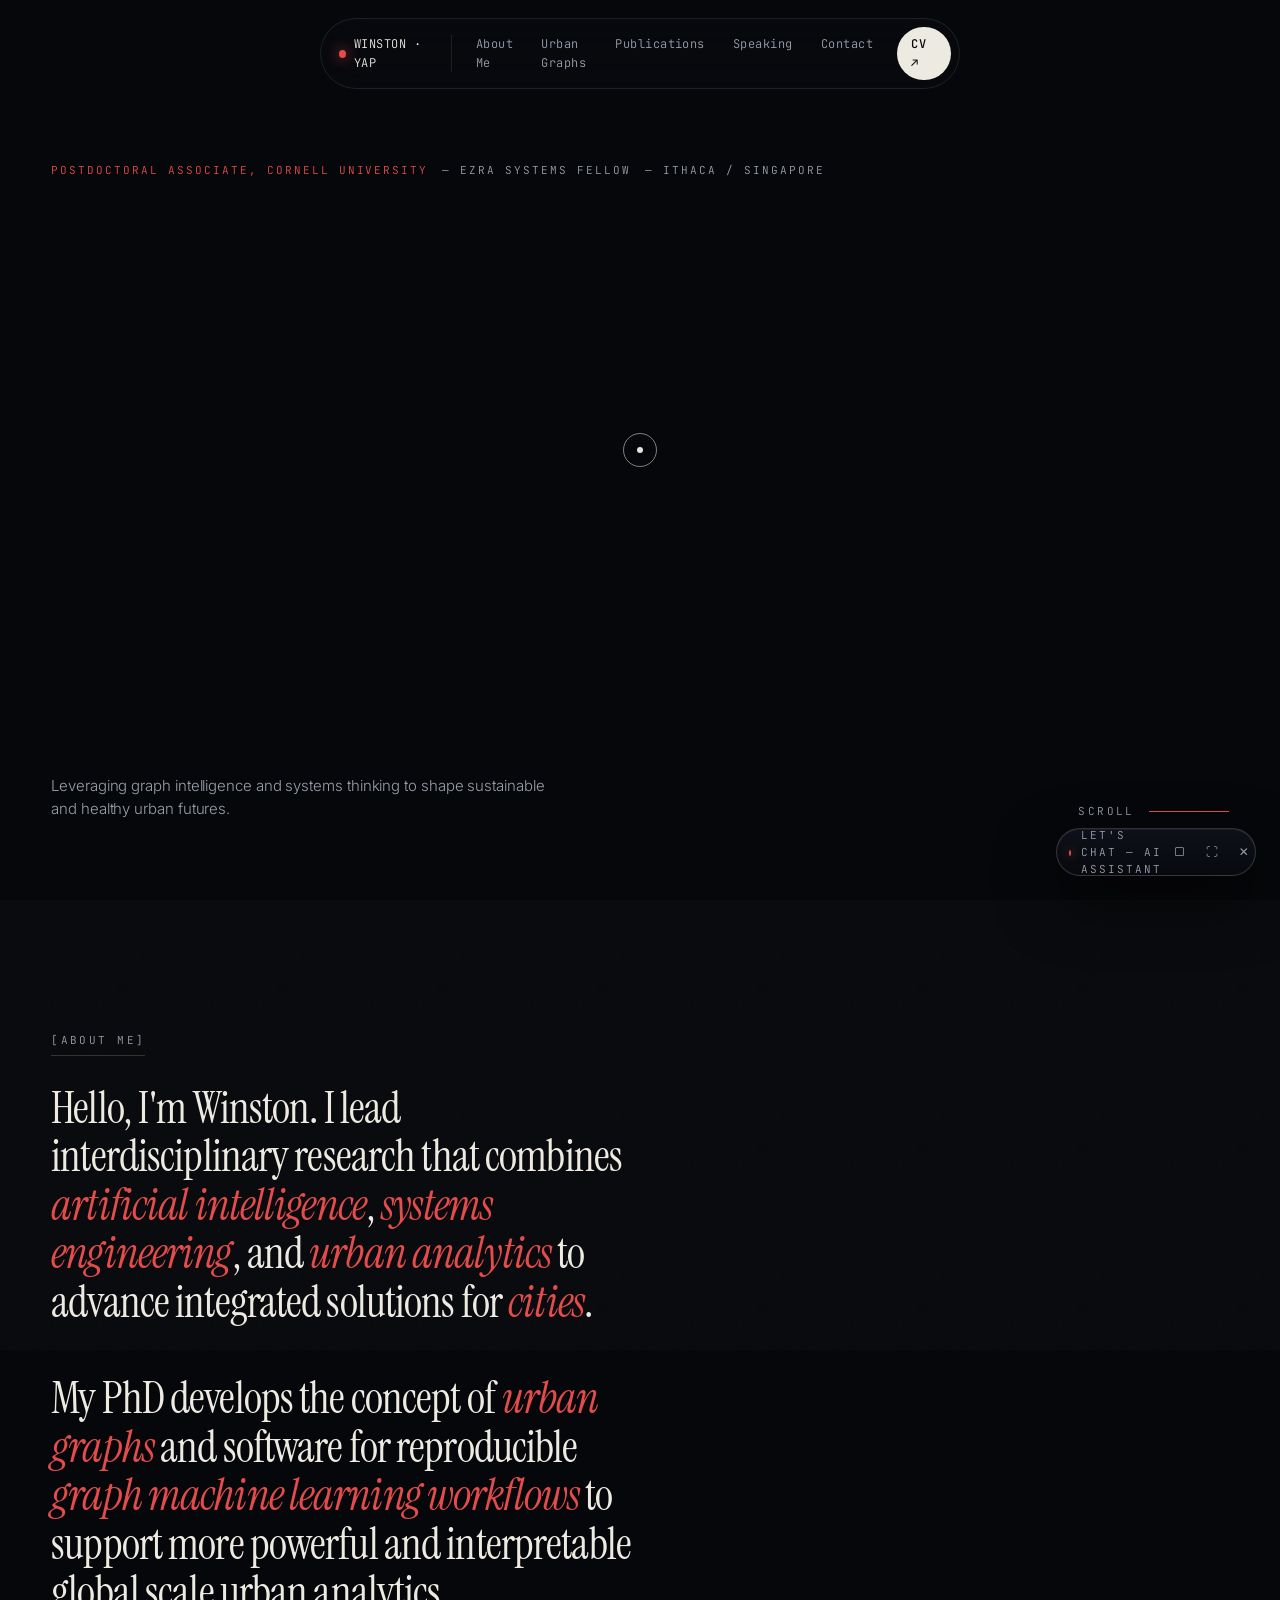
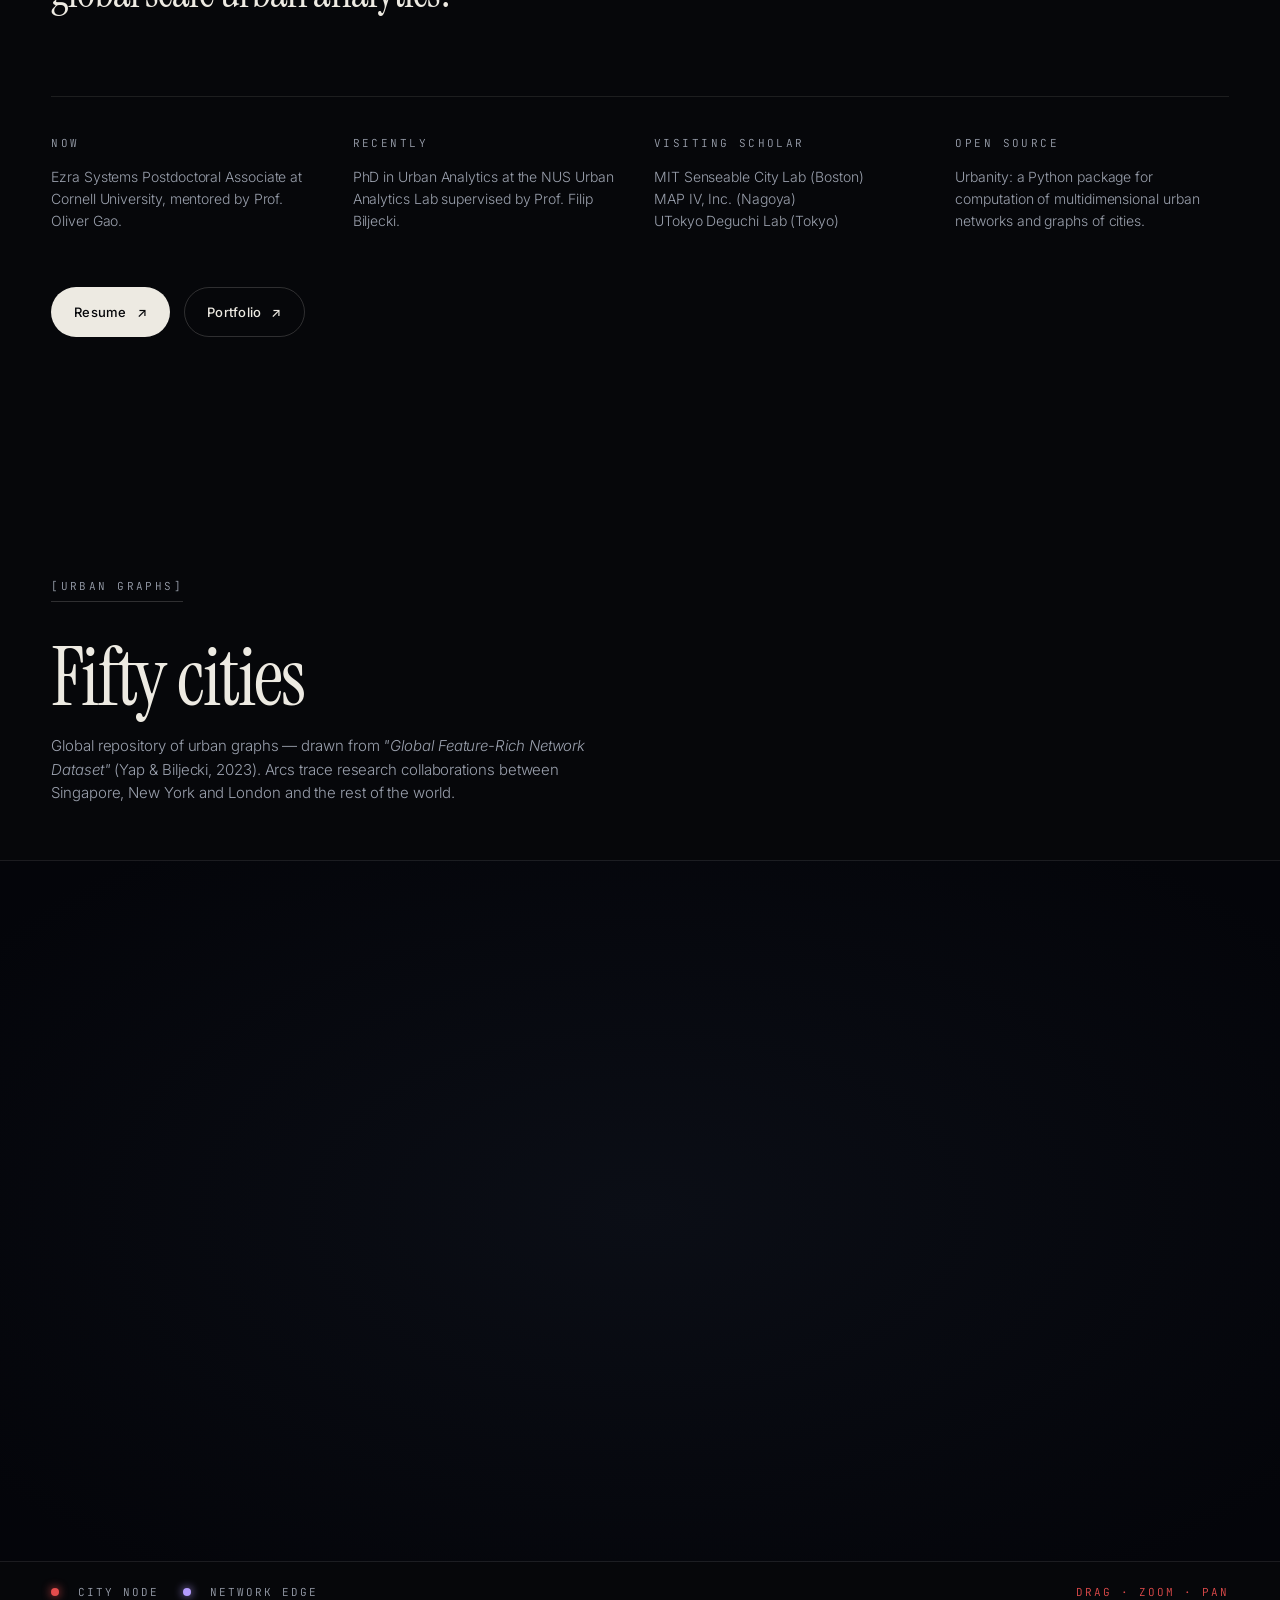
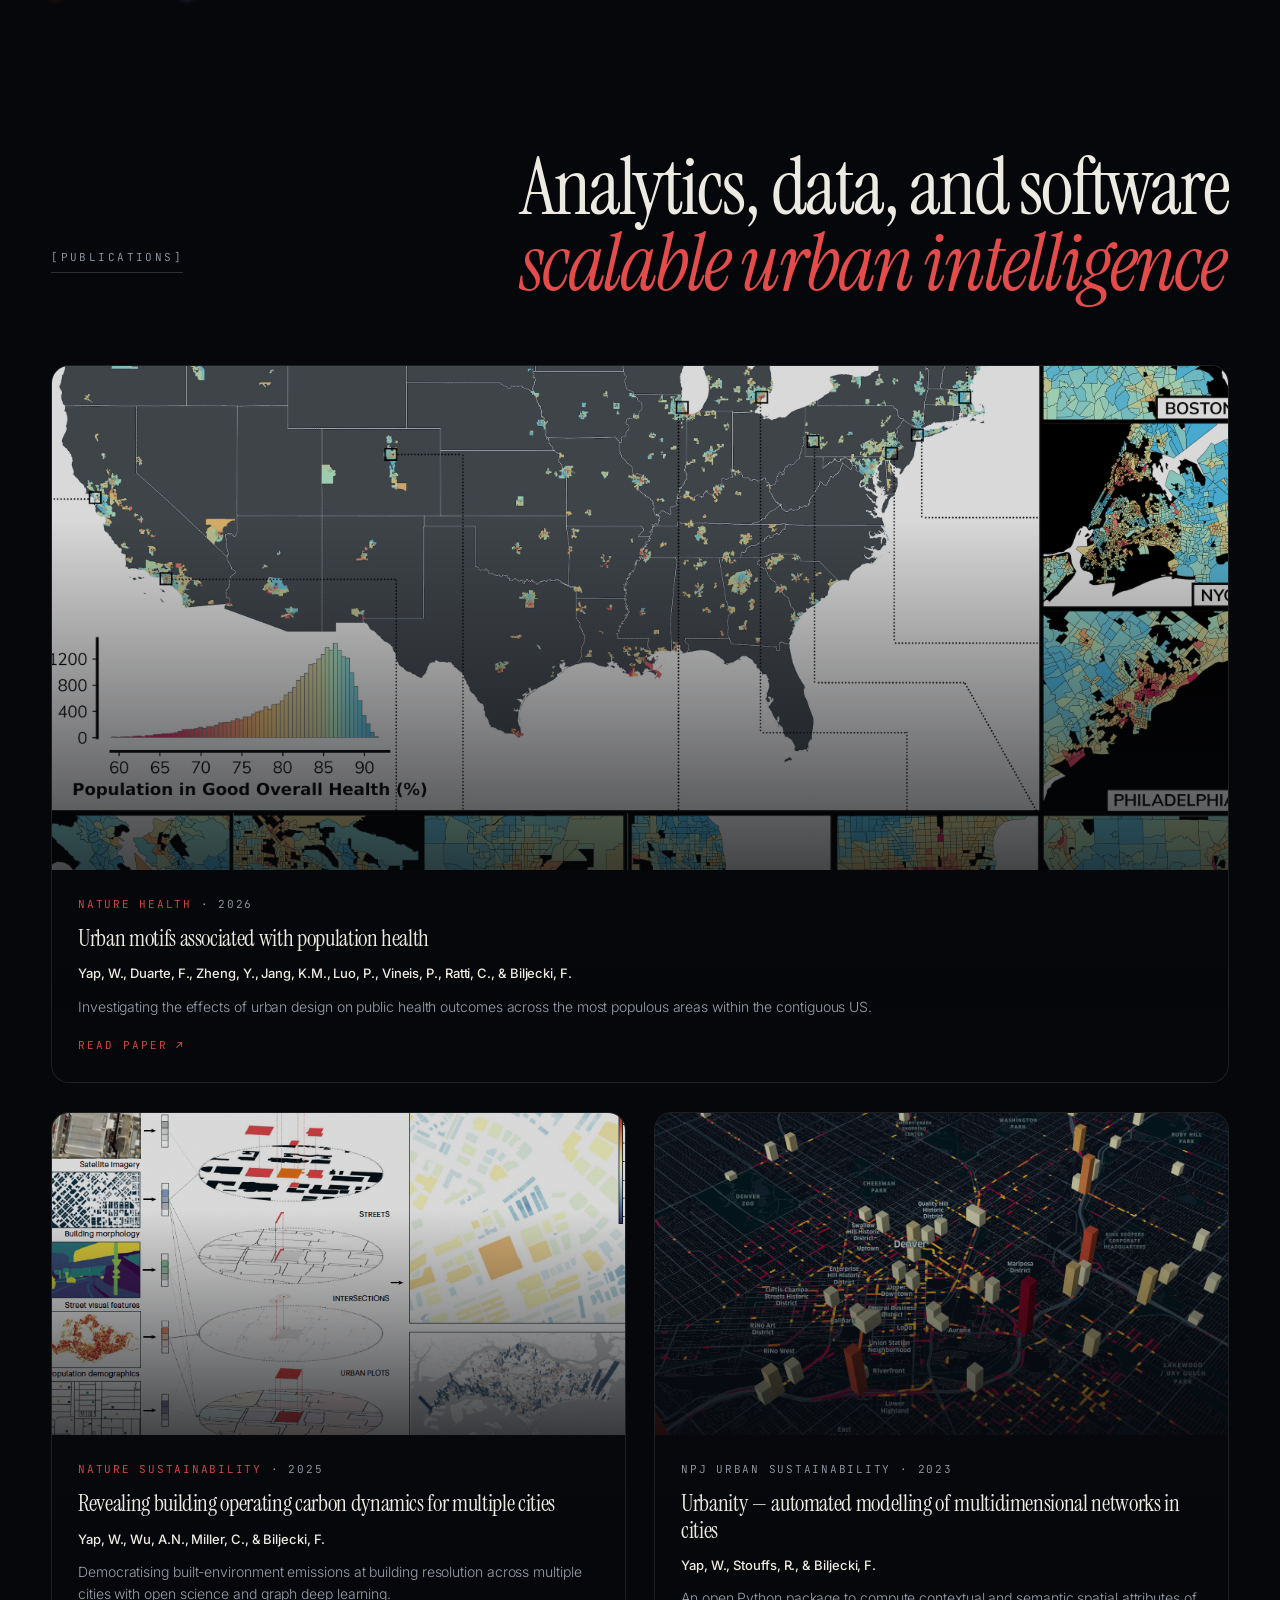
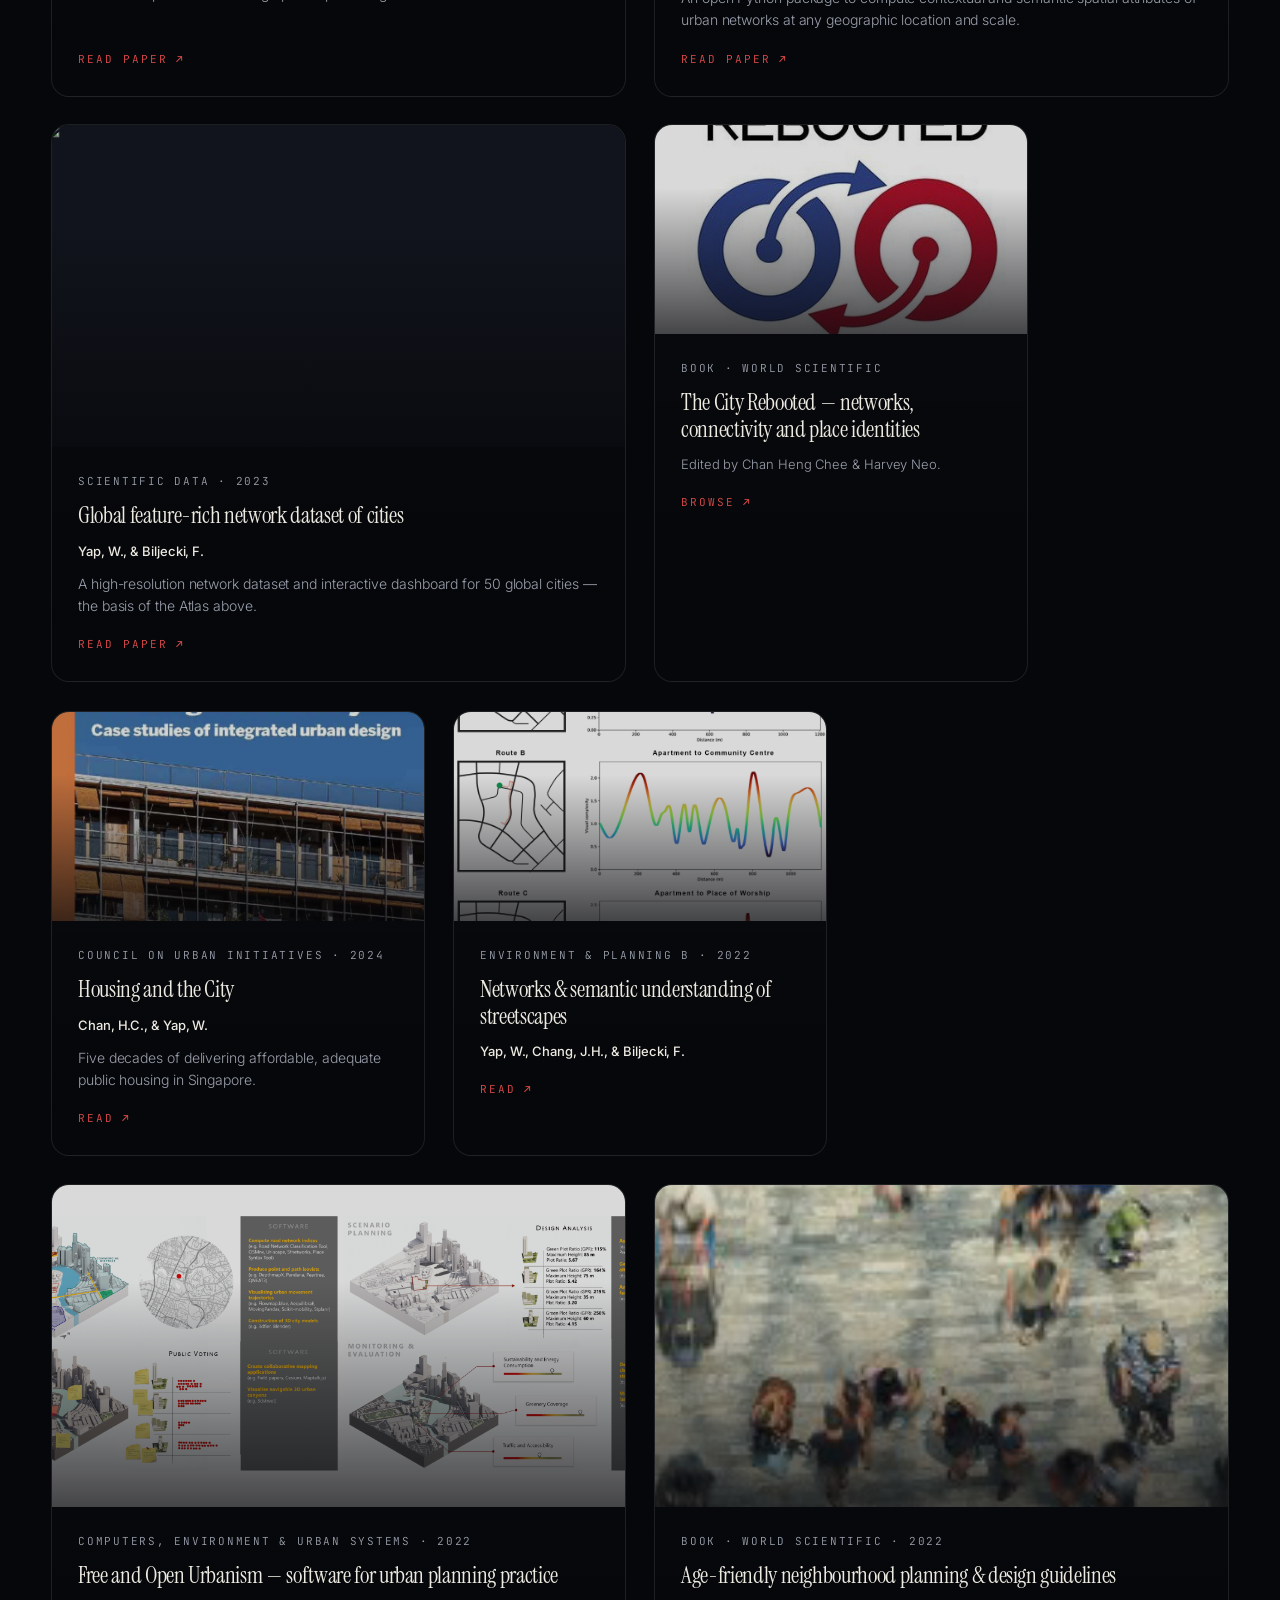
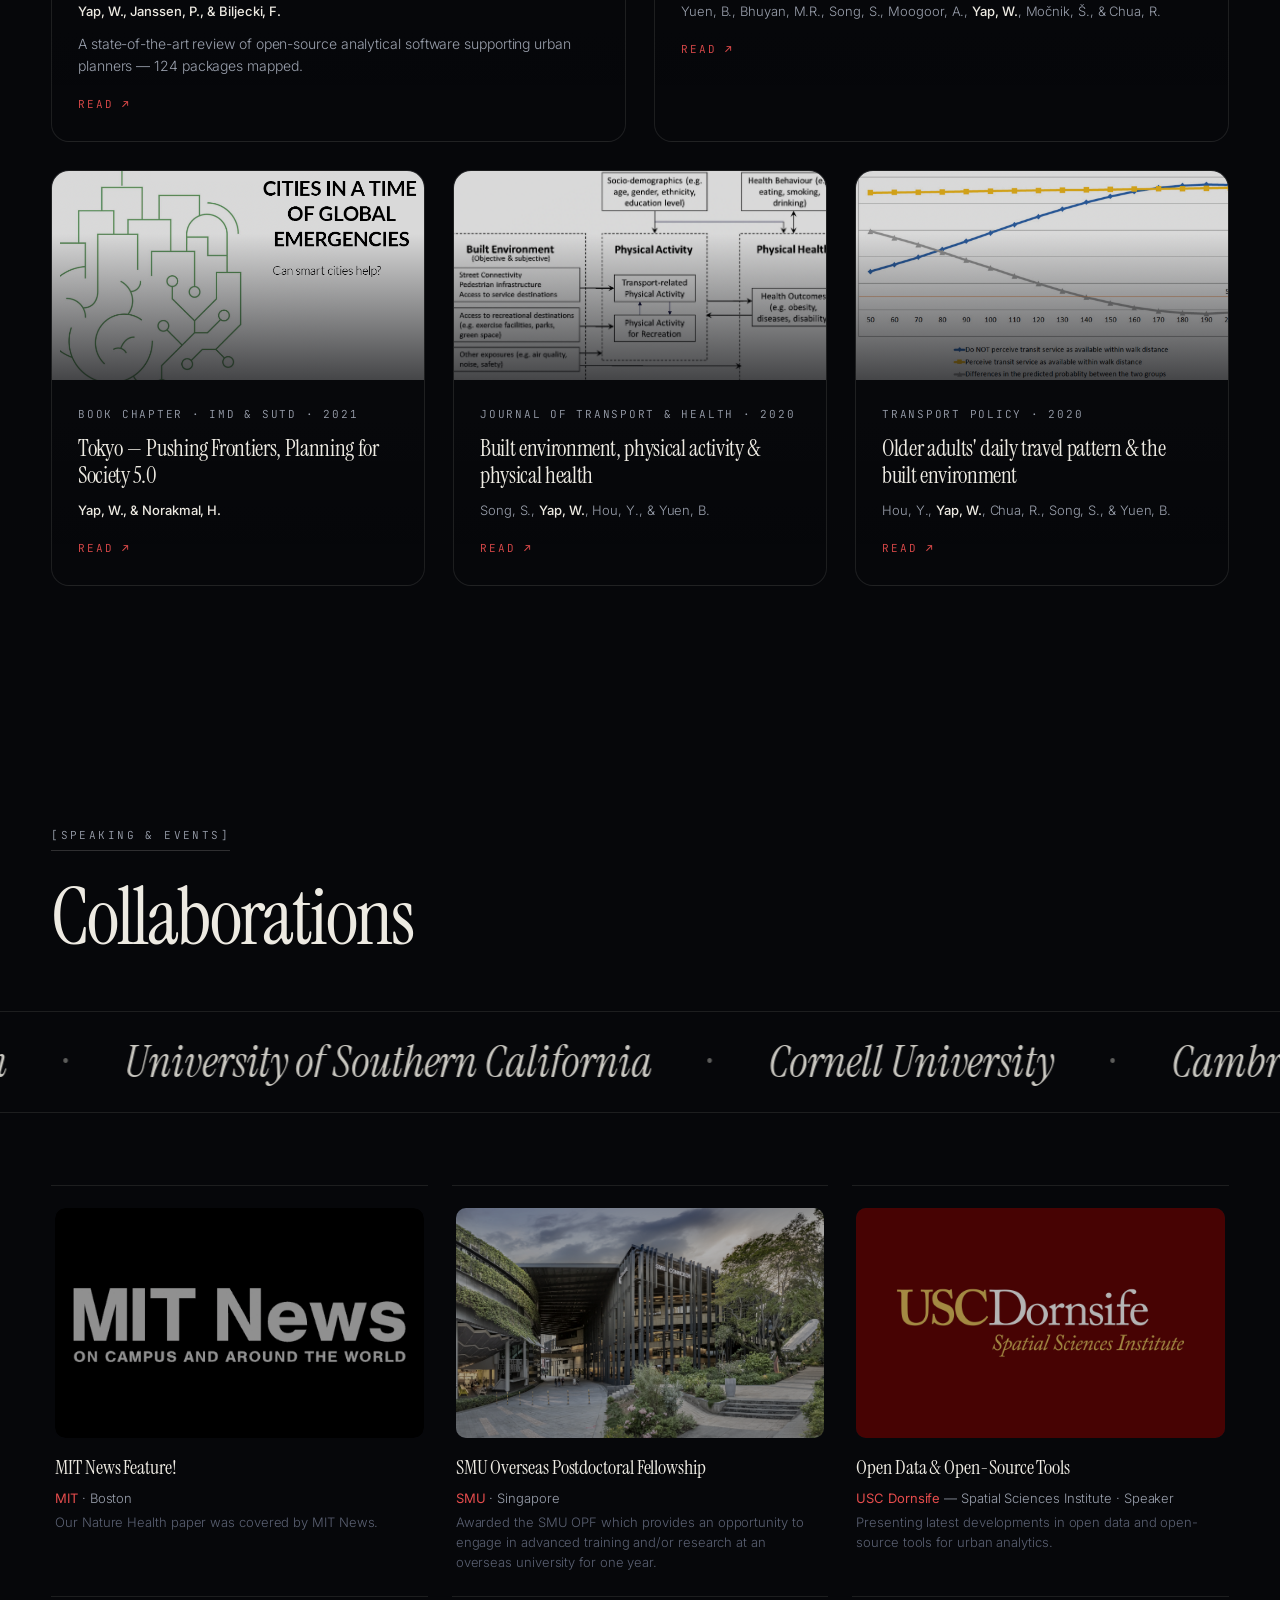
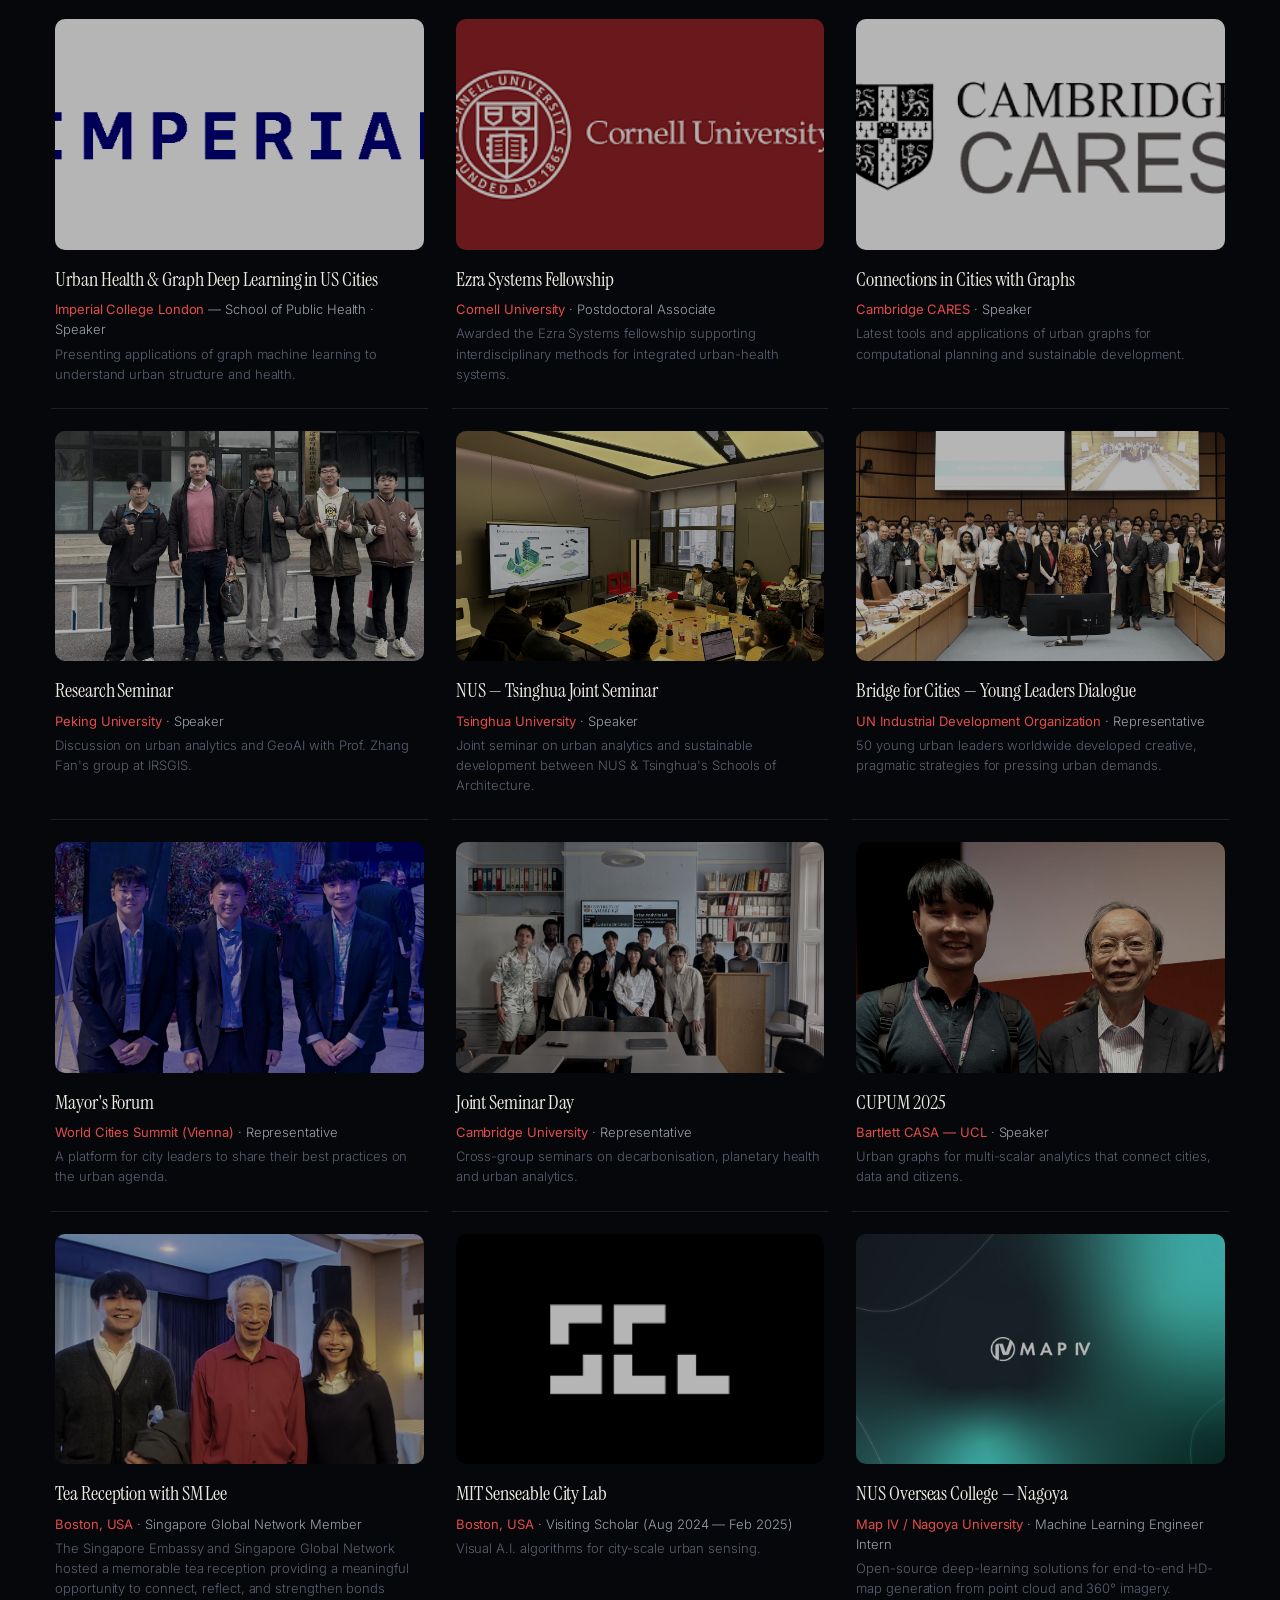
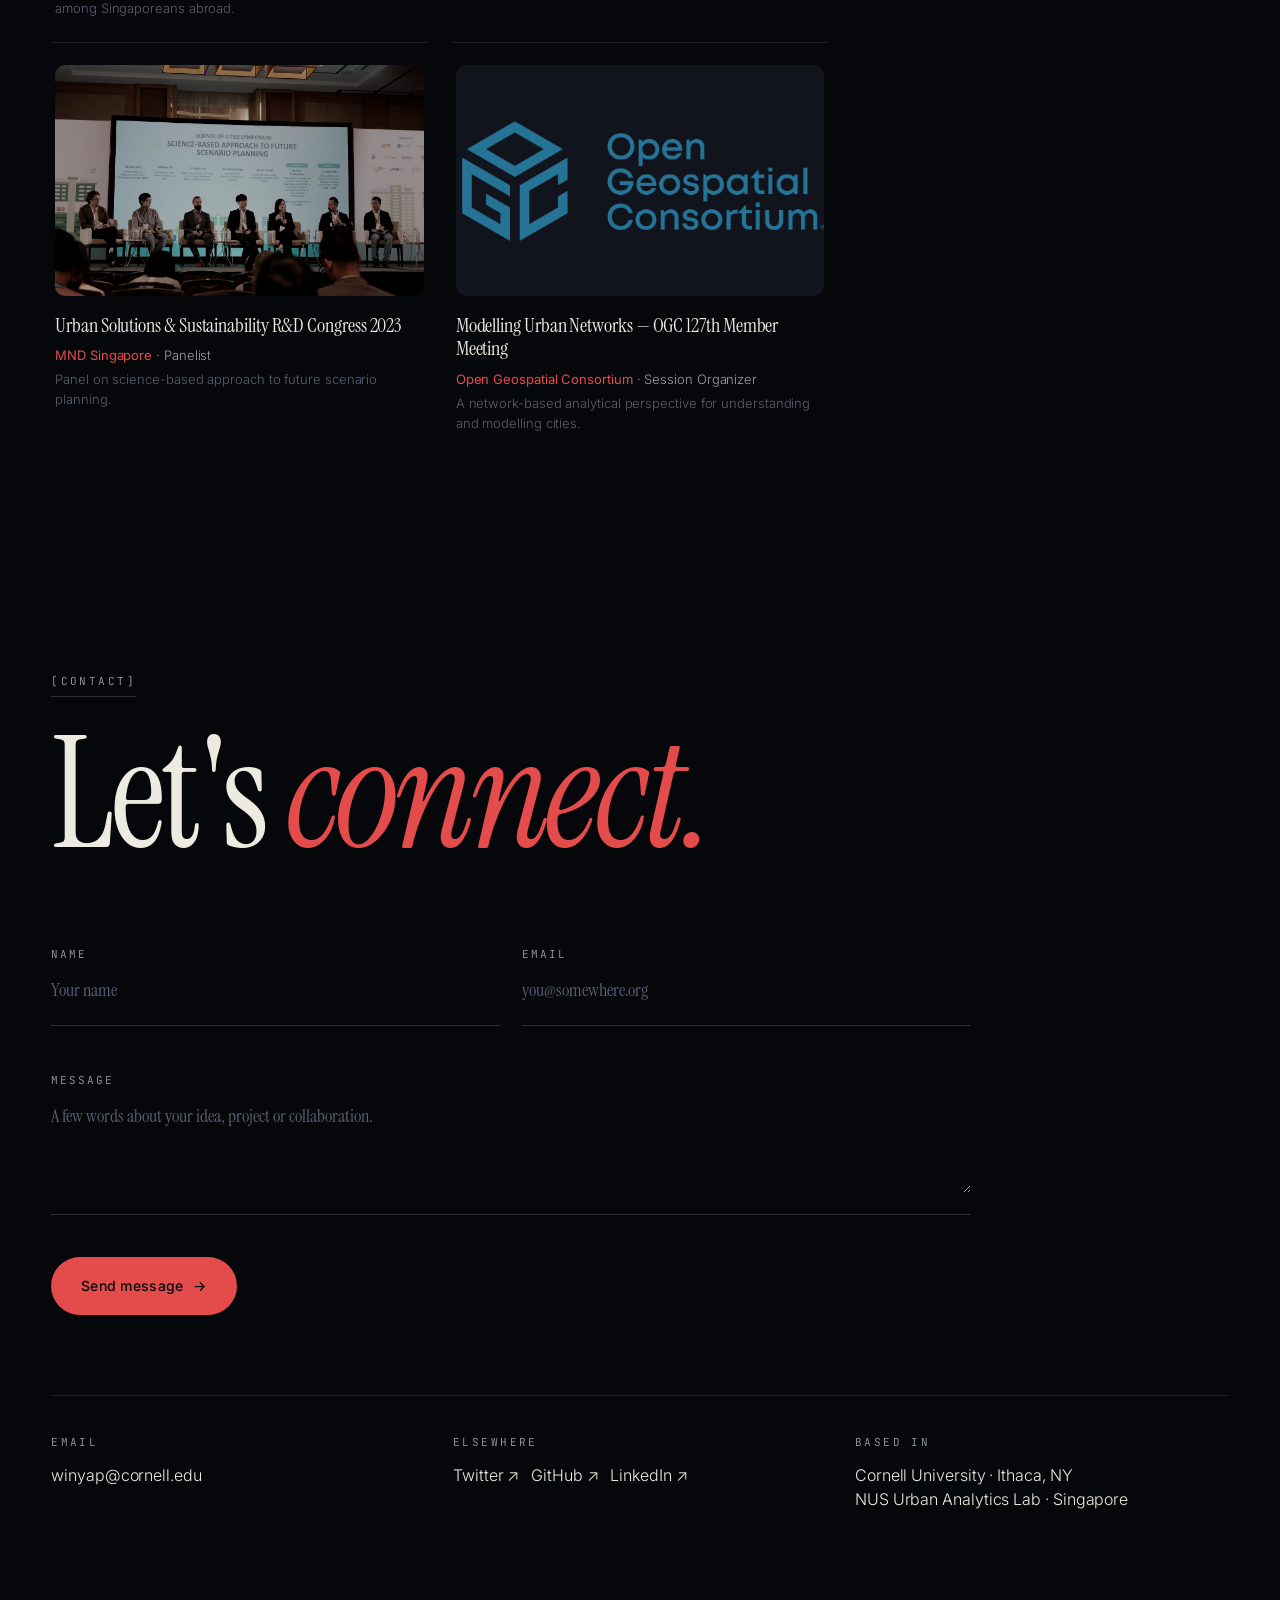
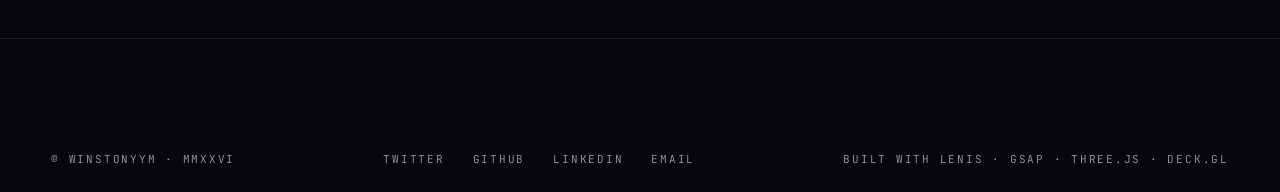
==== commit 15adb3d5: "update nat health reference" ====
--- a/index.html
+++ b/index.html
@@ -131,12 +131,12 @@
 
 			<div class="work__grid">
 				<article class="card card--feature">
-					<a class="card__media" href="https://www.nature.com/naturehealth/" target="_blank" rel="noopener">
+					<a class="card__media" href="https://www.nature.com/articles/s44360-026-00151-9" target="_blank" rel="noopener">
 						<img src="images/health_motif.png" alt="" loading="lazy" />
 					</a>
 					<div class="card__body">
 						<div class="card__tag"><span class="accent">Nature Health</span> · 2026</div>
-						<h3 class="card__title">Health and Urban Motifs in Cities</h3>
+						<h3 class="card__title">Urban motifs associated with population health</h3>
 						<p class="card__meta"><b>Yap, W., Duarte, F., Zheng, Y., Jang, K.M., Luo, P., Vineis, P., Ratti, C., &amp; Biljecki, F.</b></p>
 						<p class="card__excerpt">Investigating the effects of urban design on public health outcomes across the most populous areas within the contiguous US.</p>
 						<a class="card__cta" href="https://www.nature.com/articles/s44360-026-00151-9" target="_blank" rel="noopener">Read paper</a>
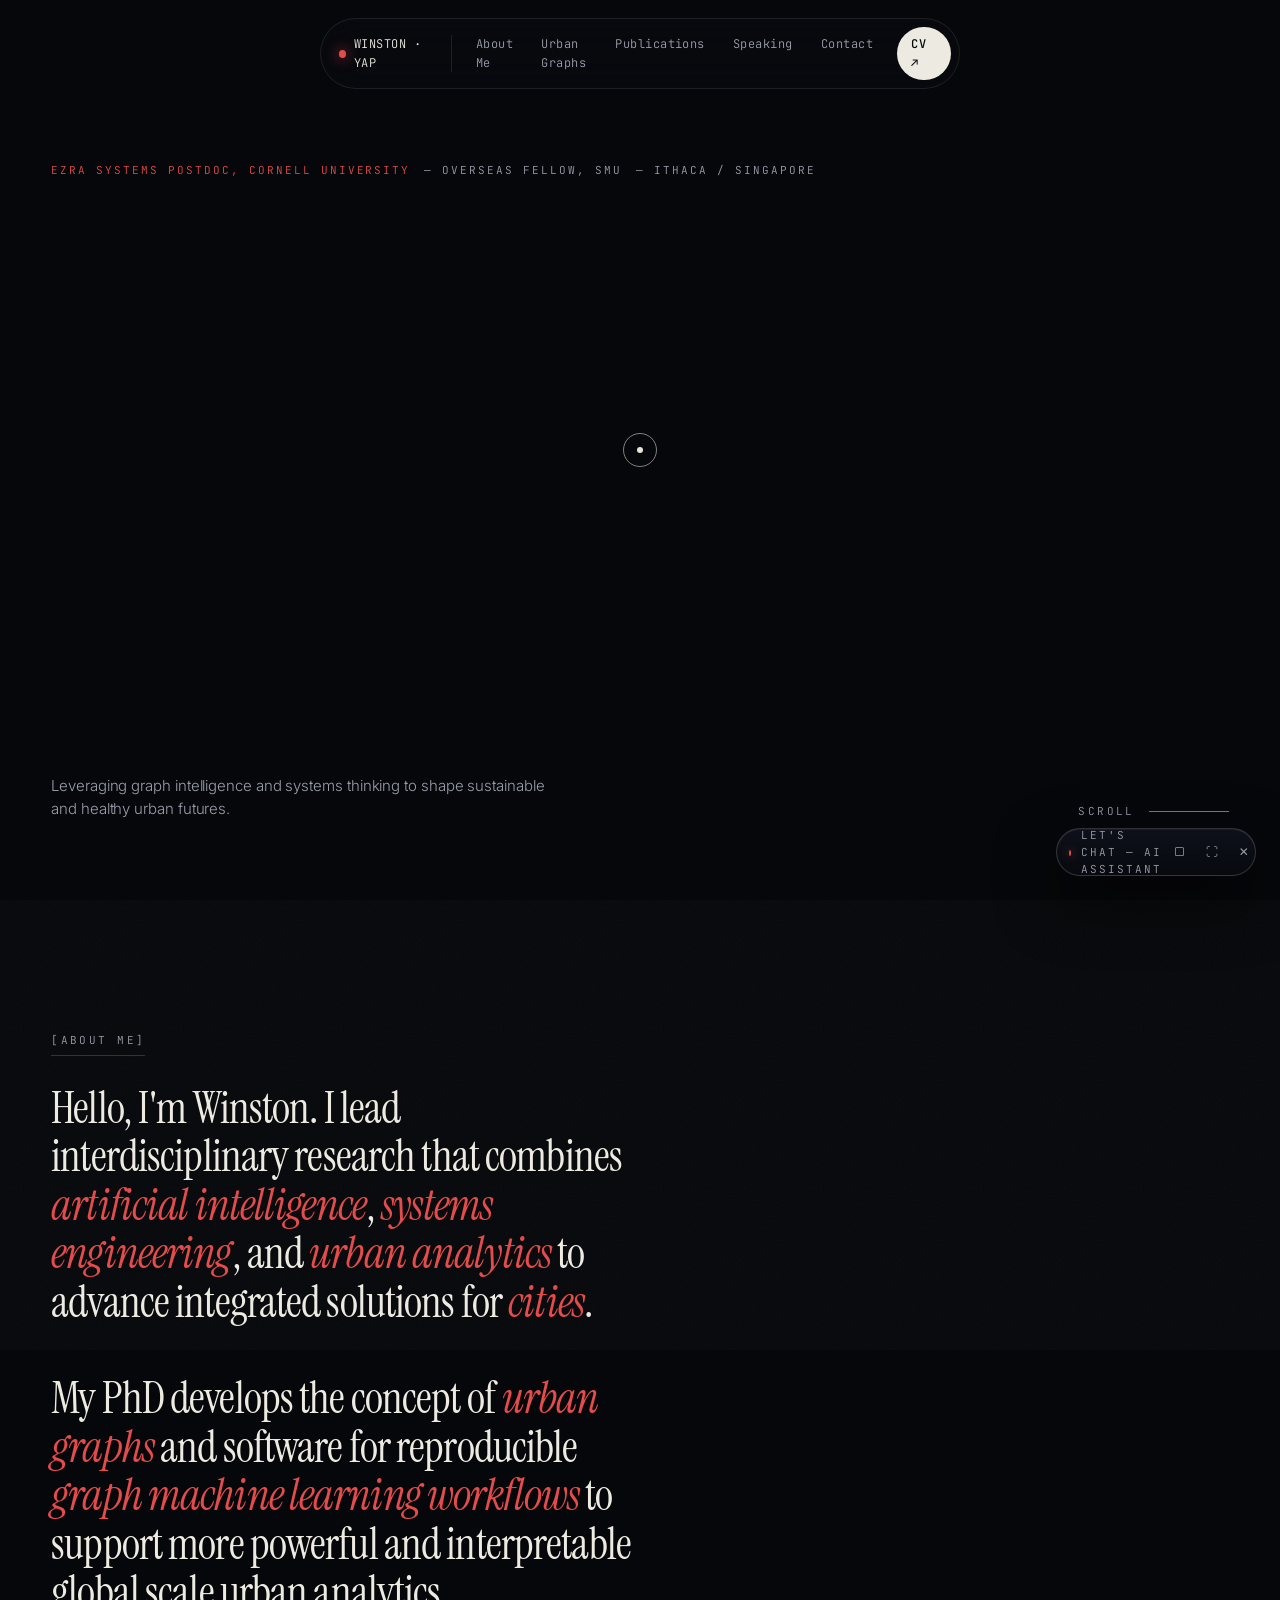
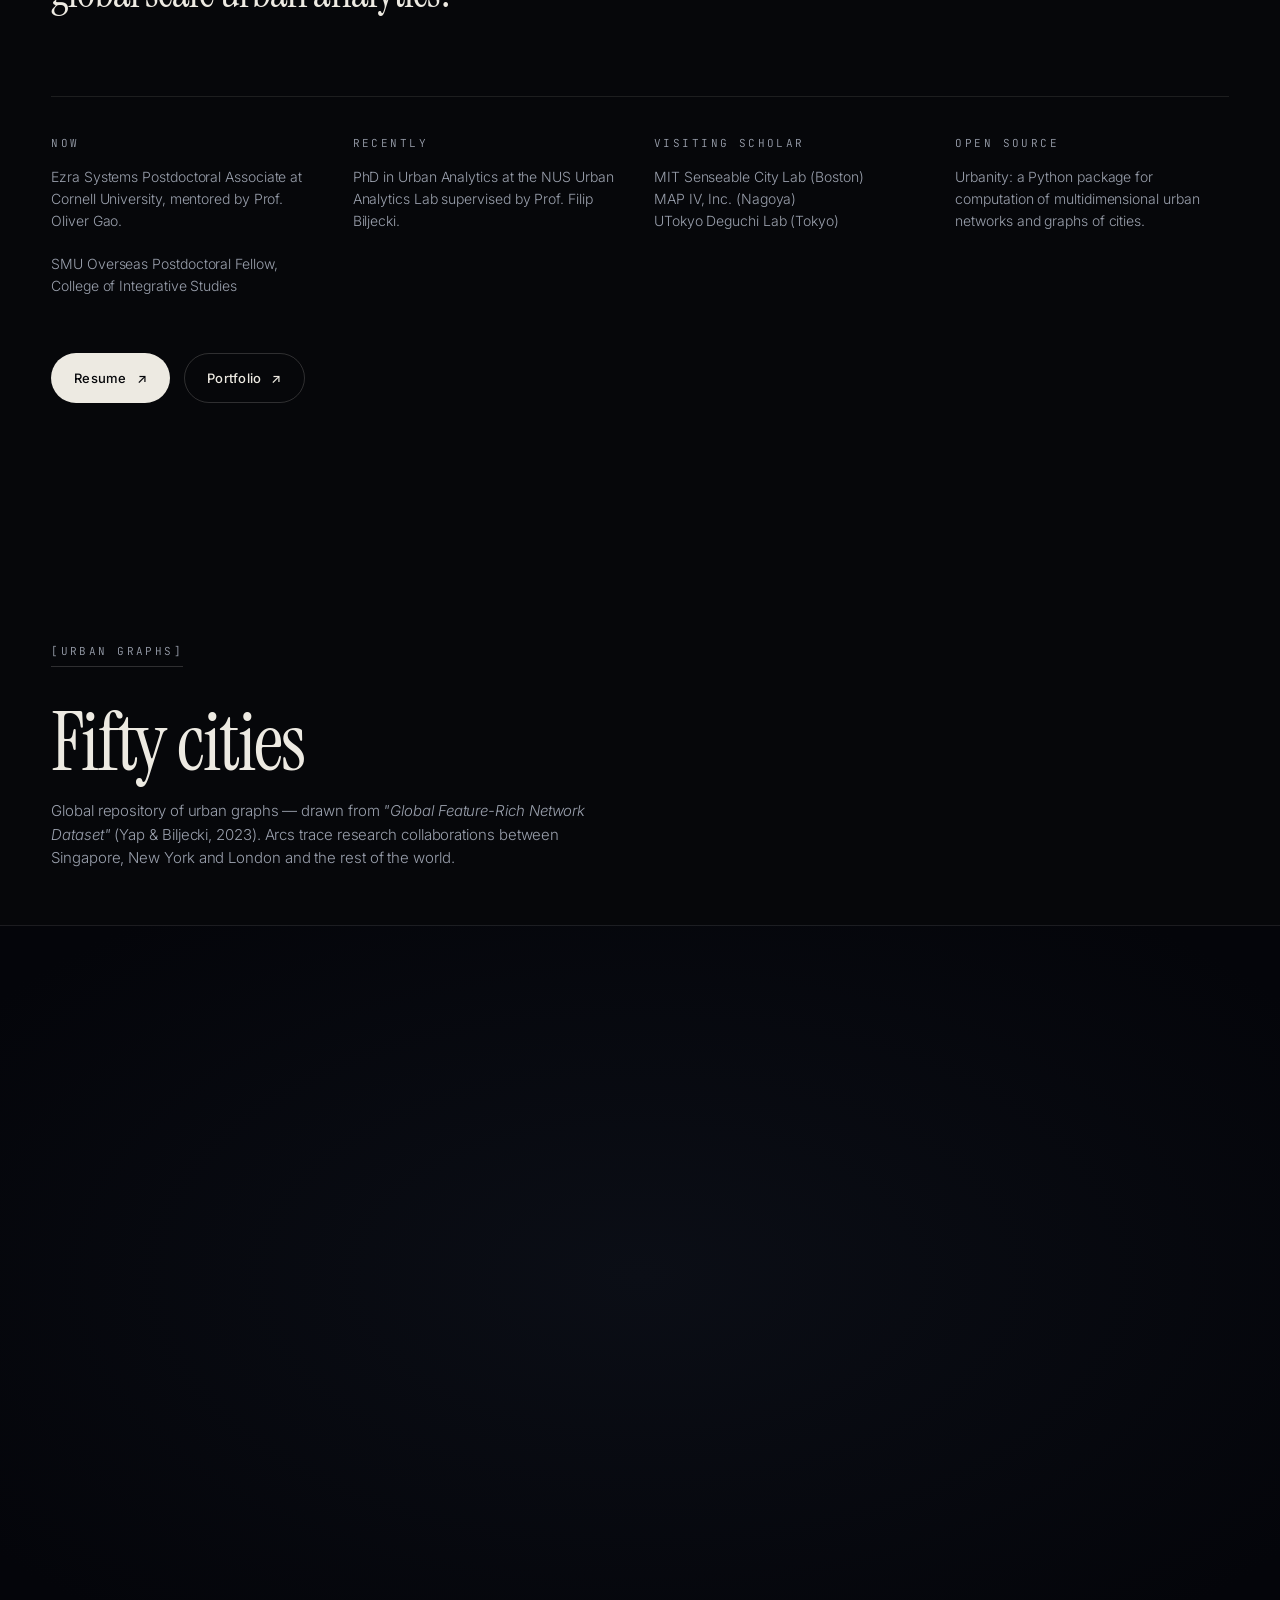
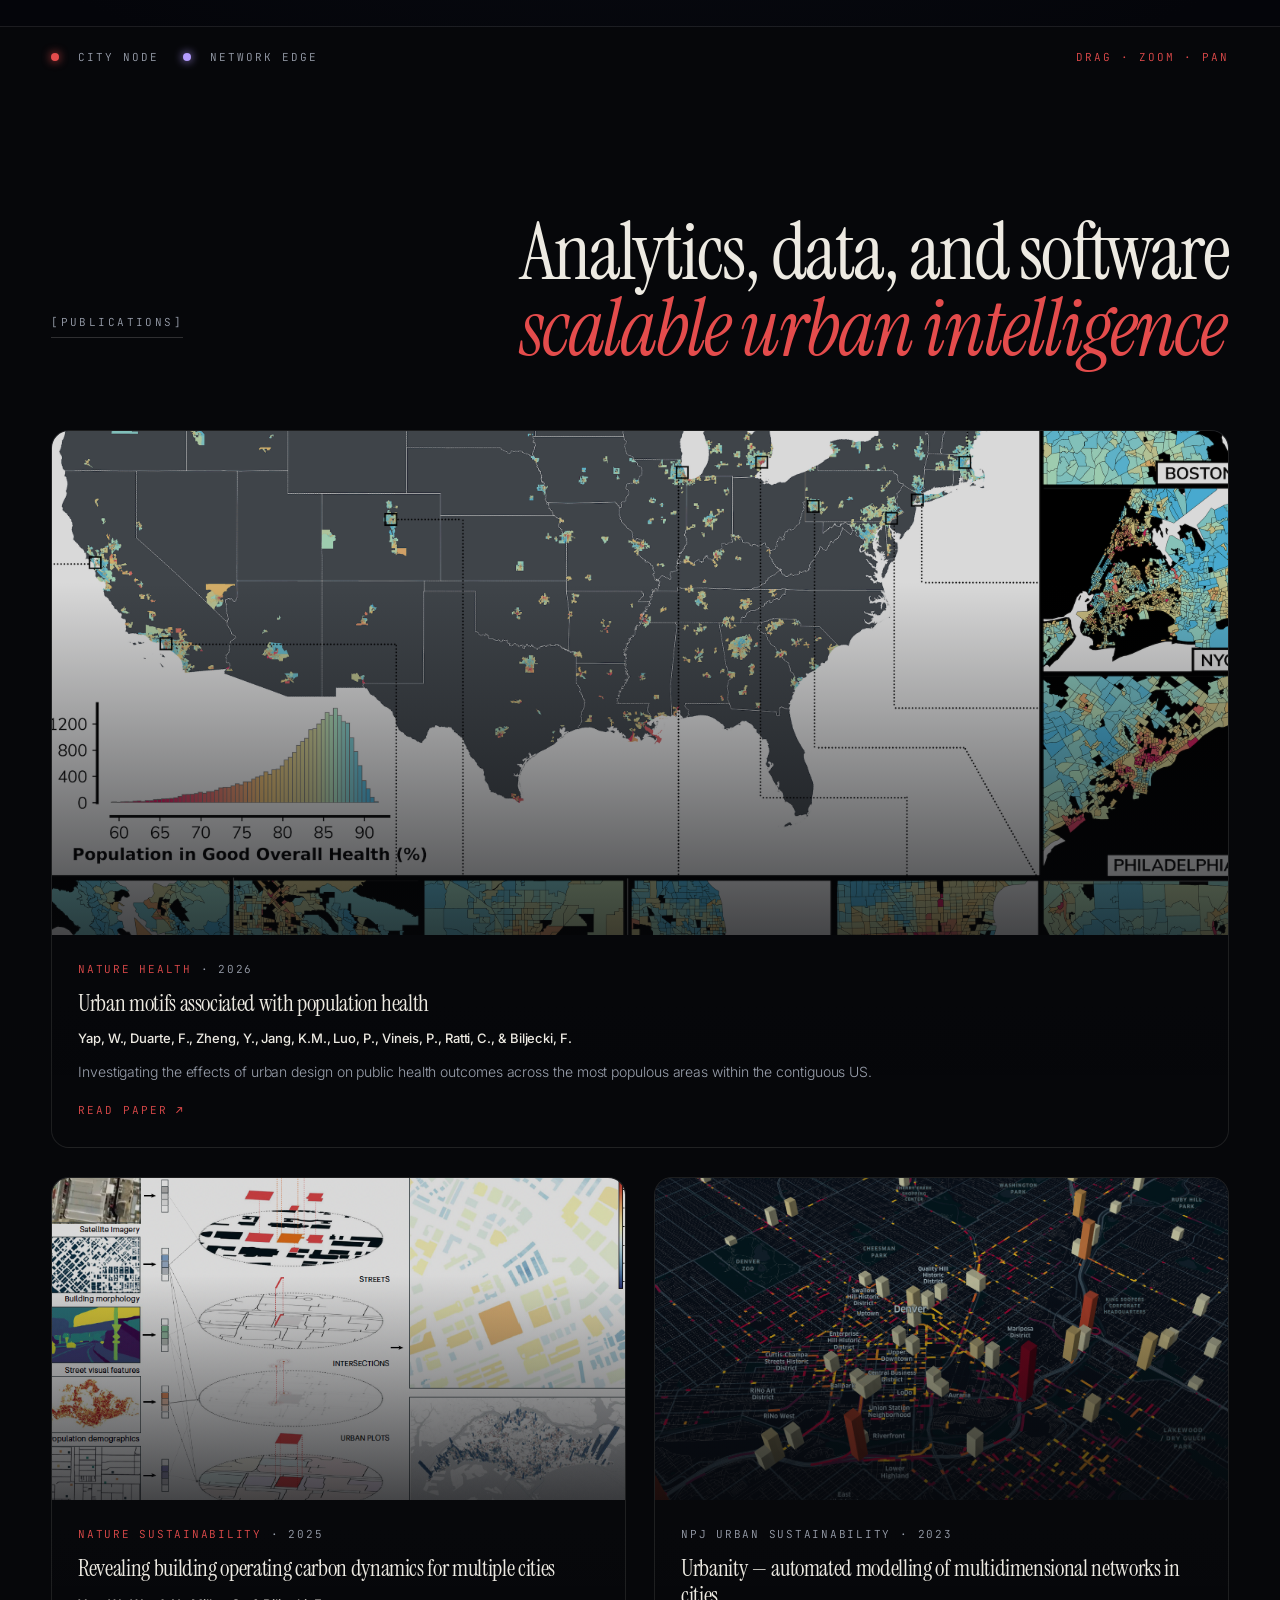
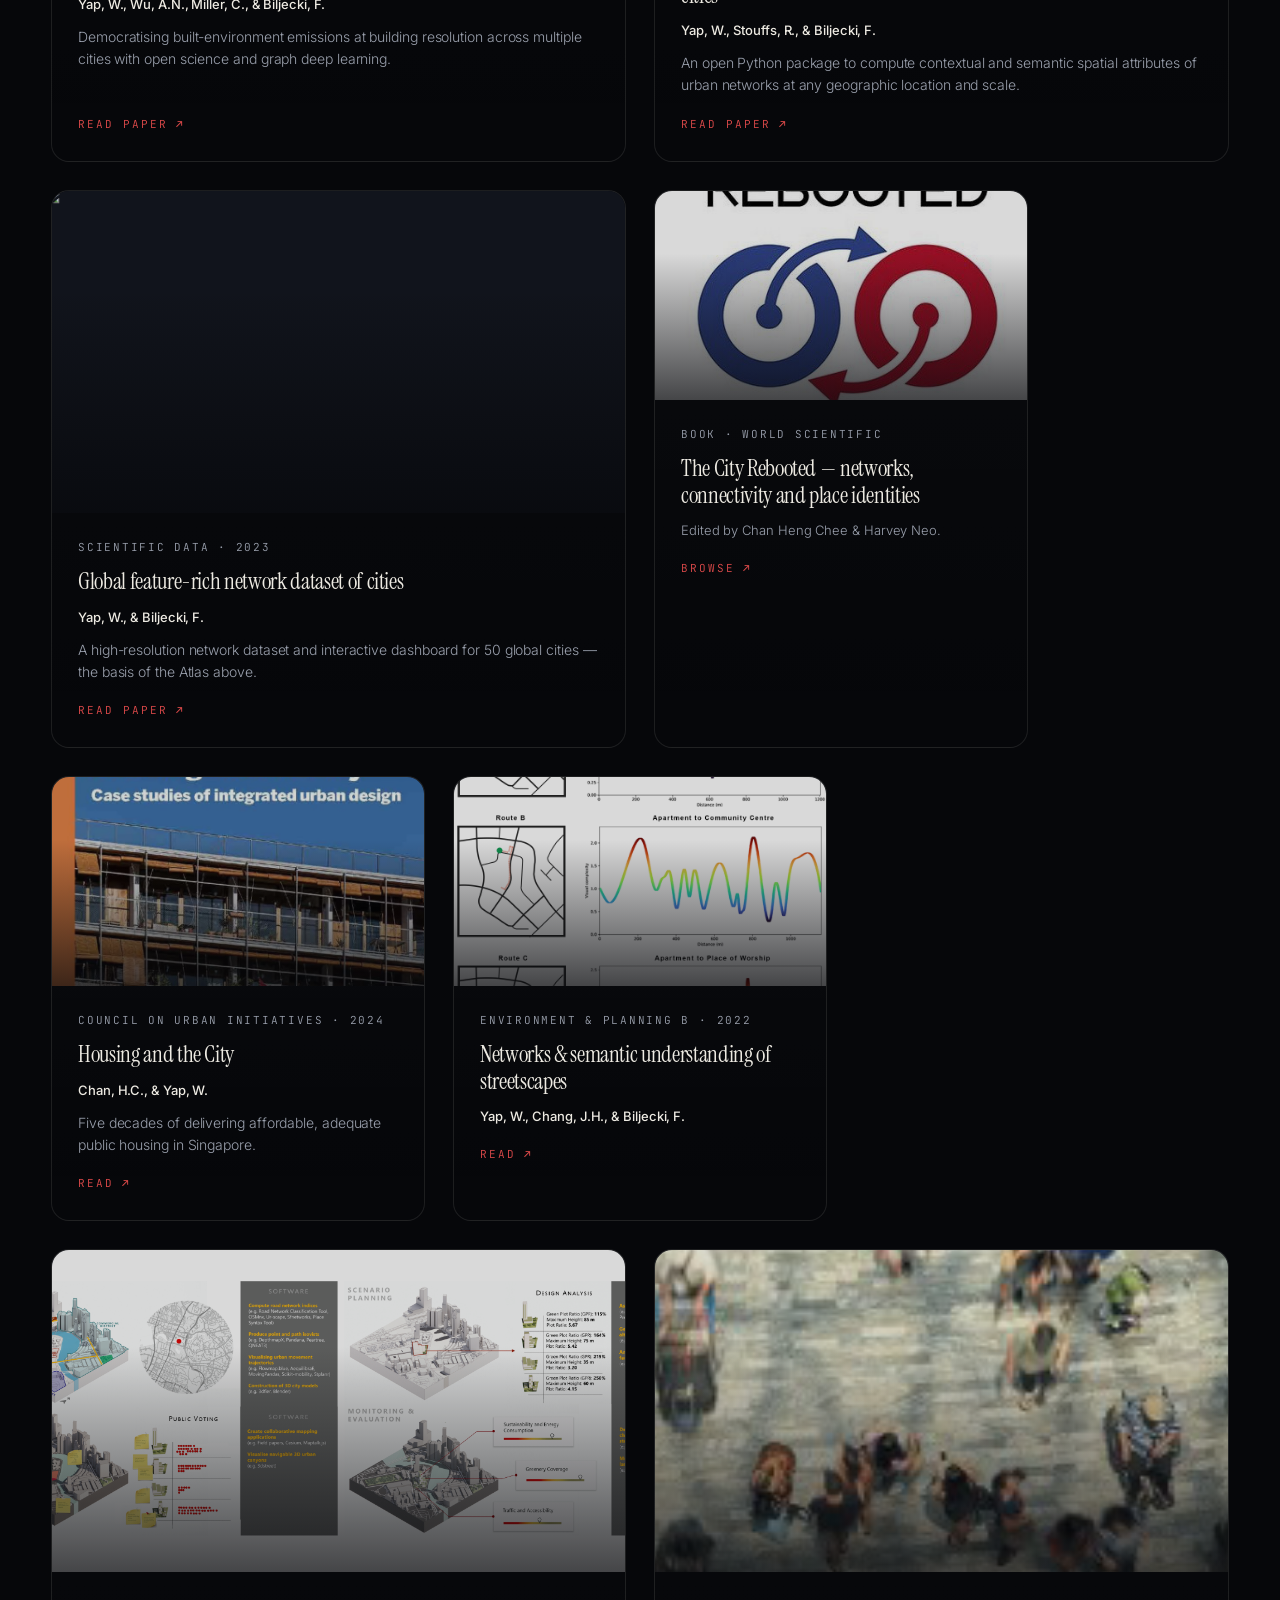
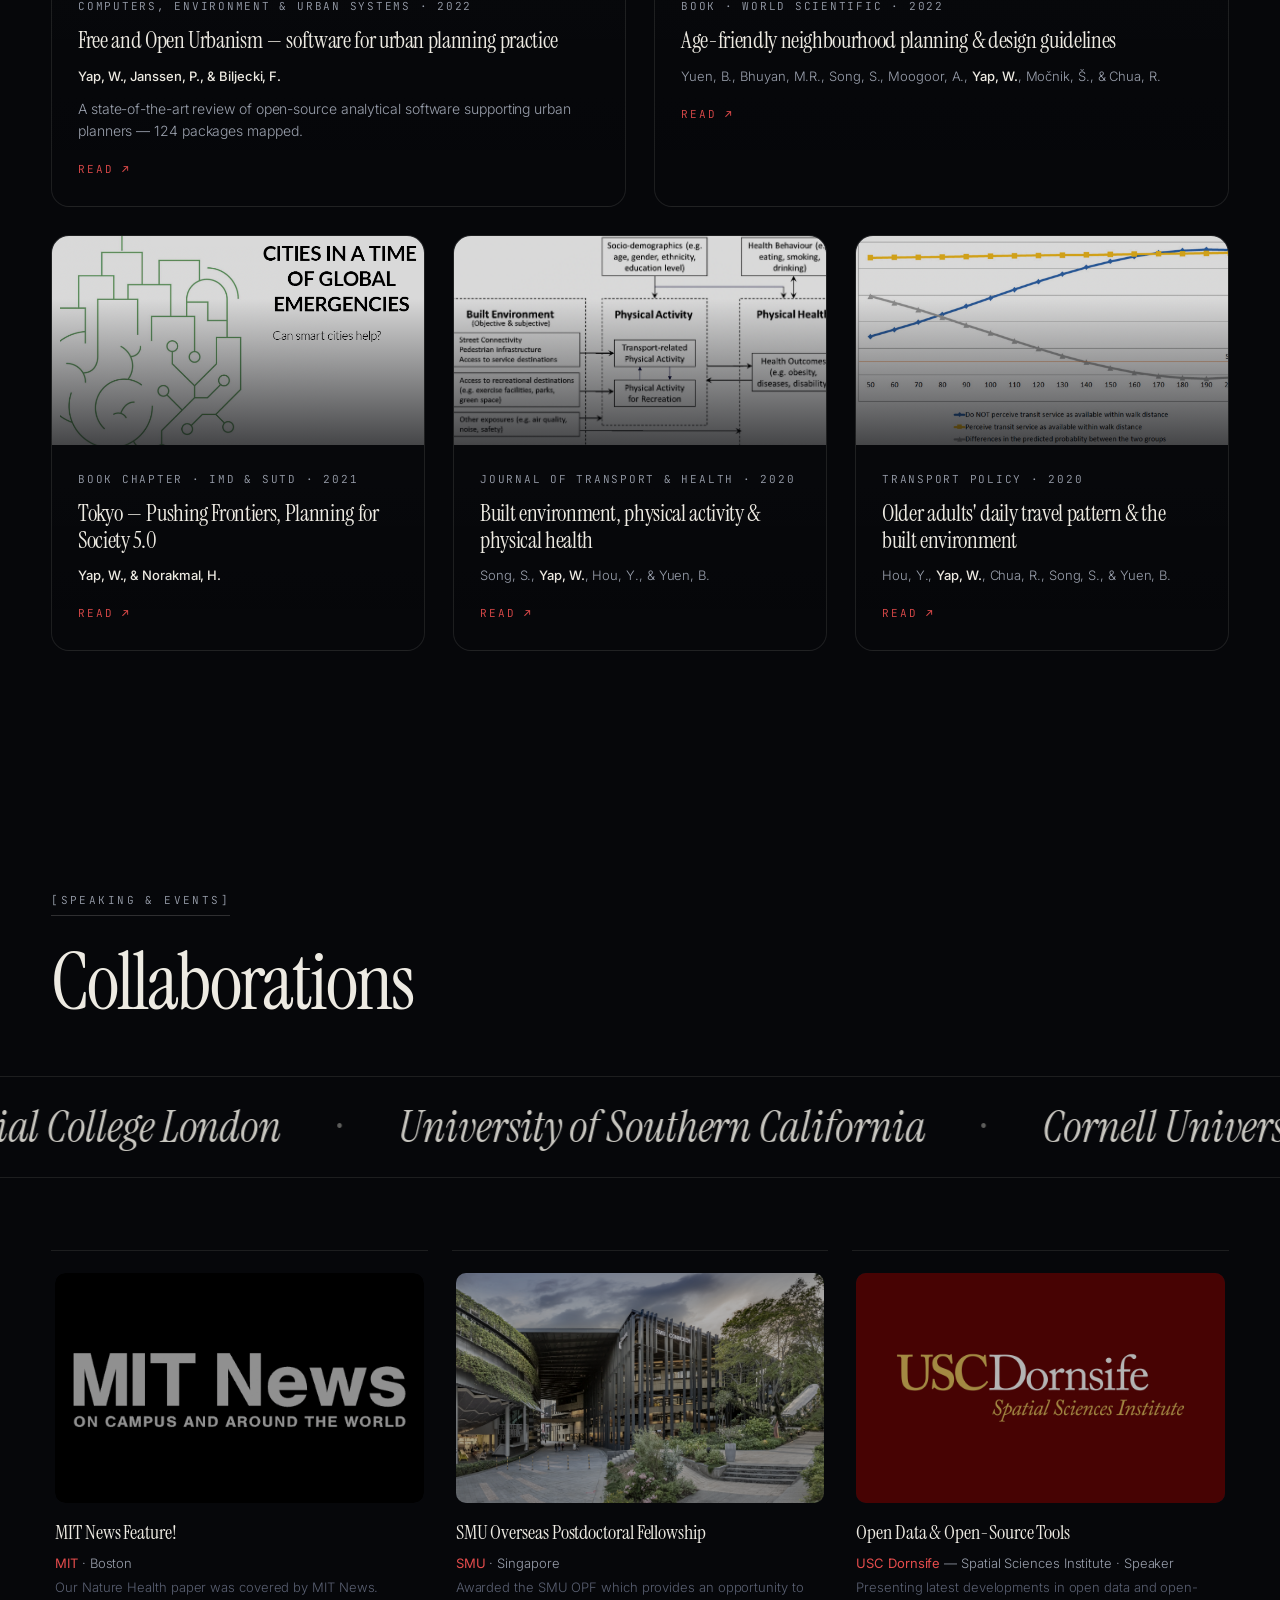
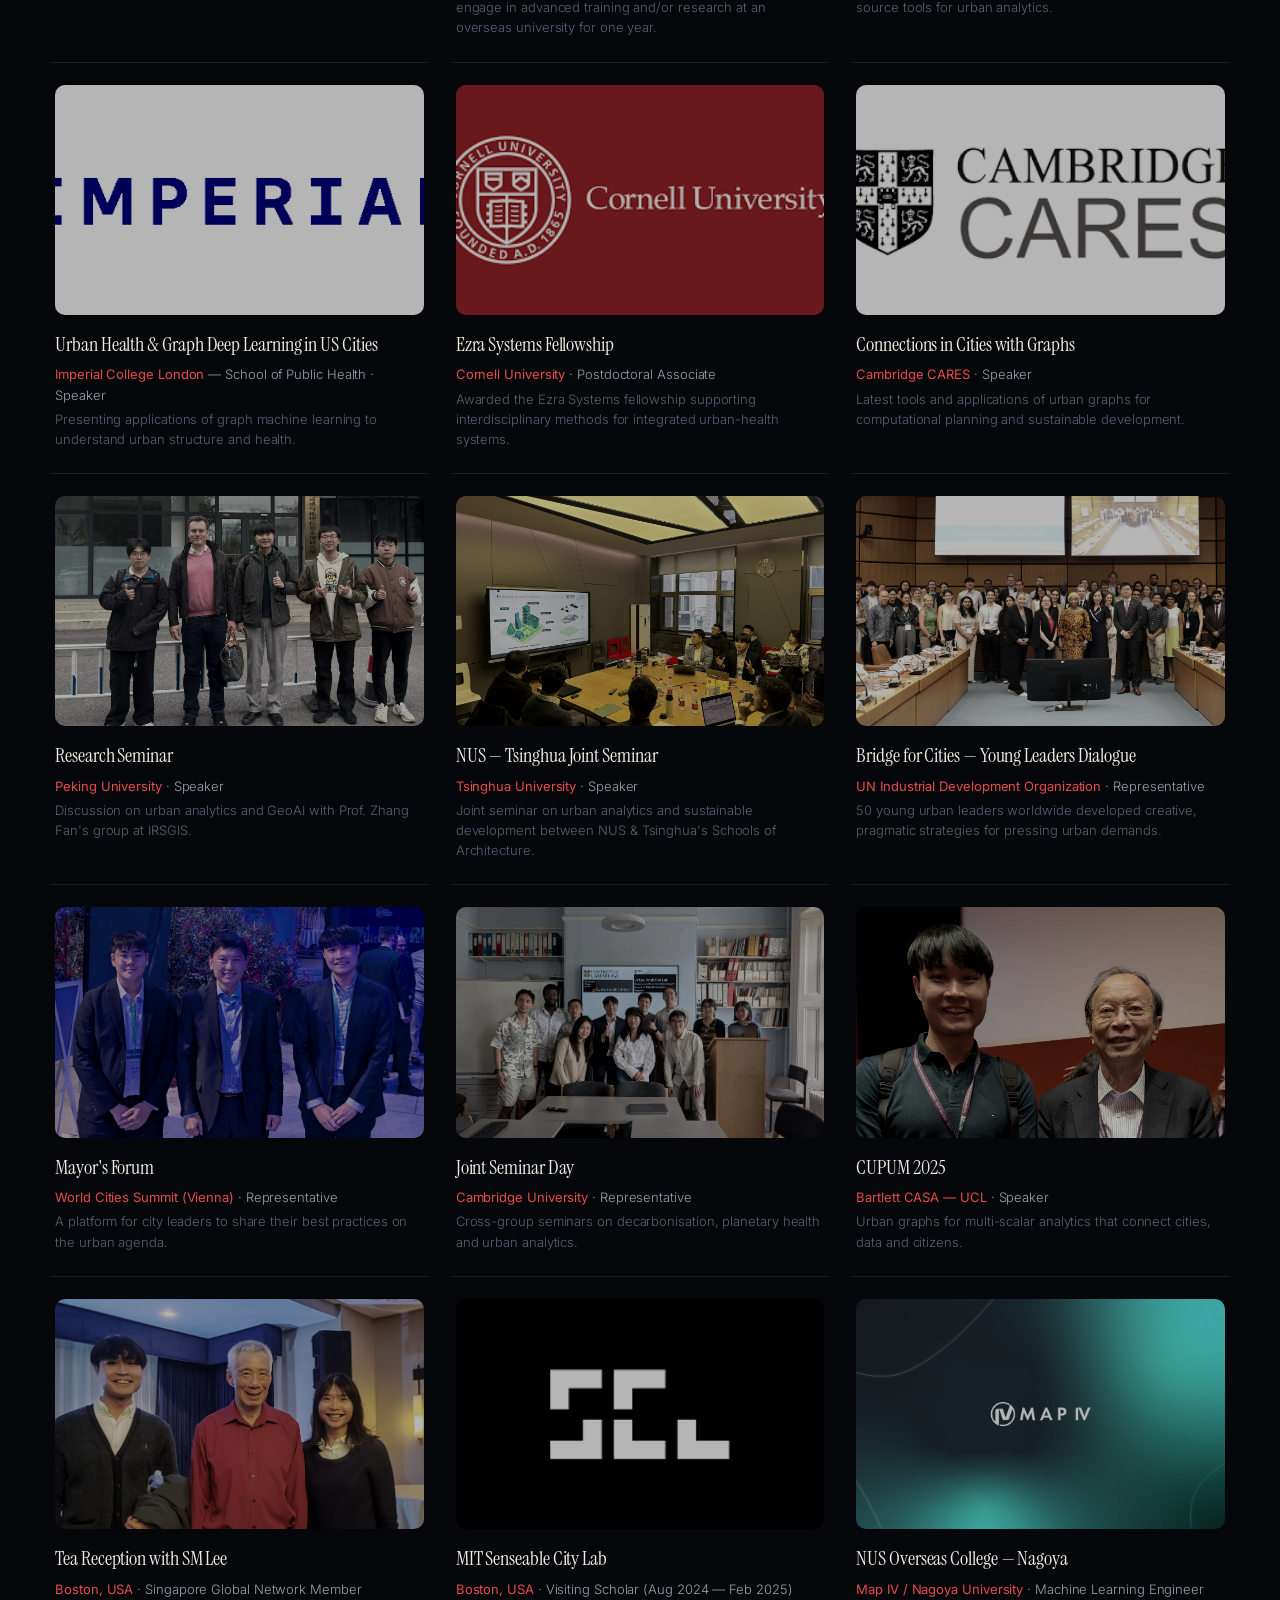
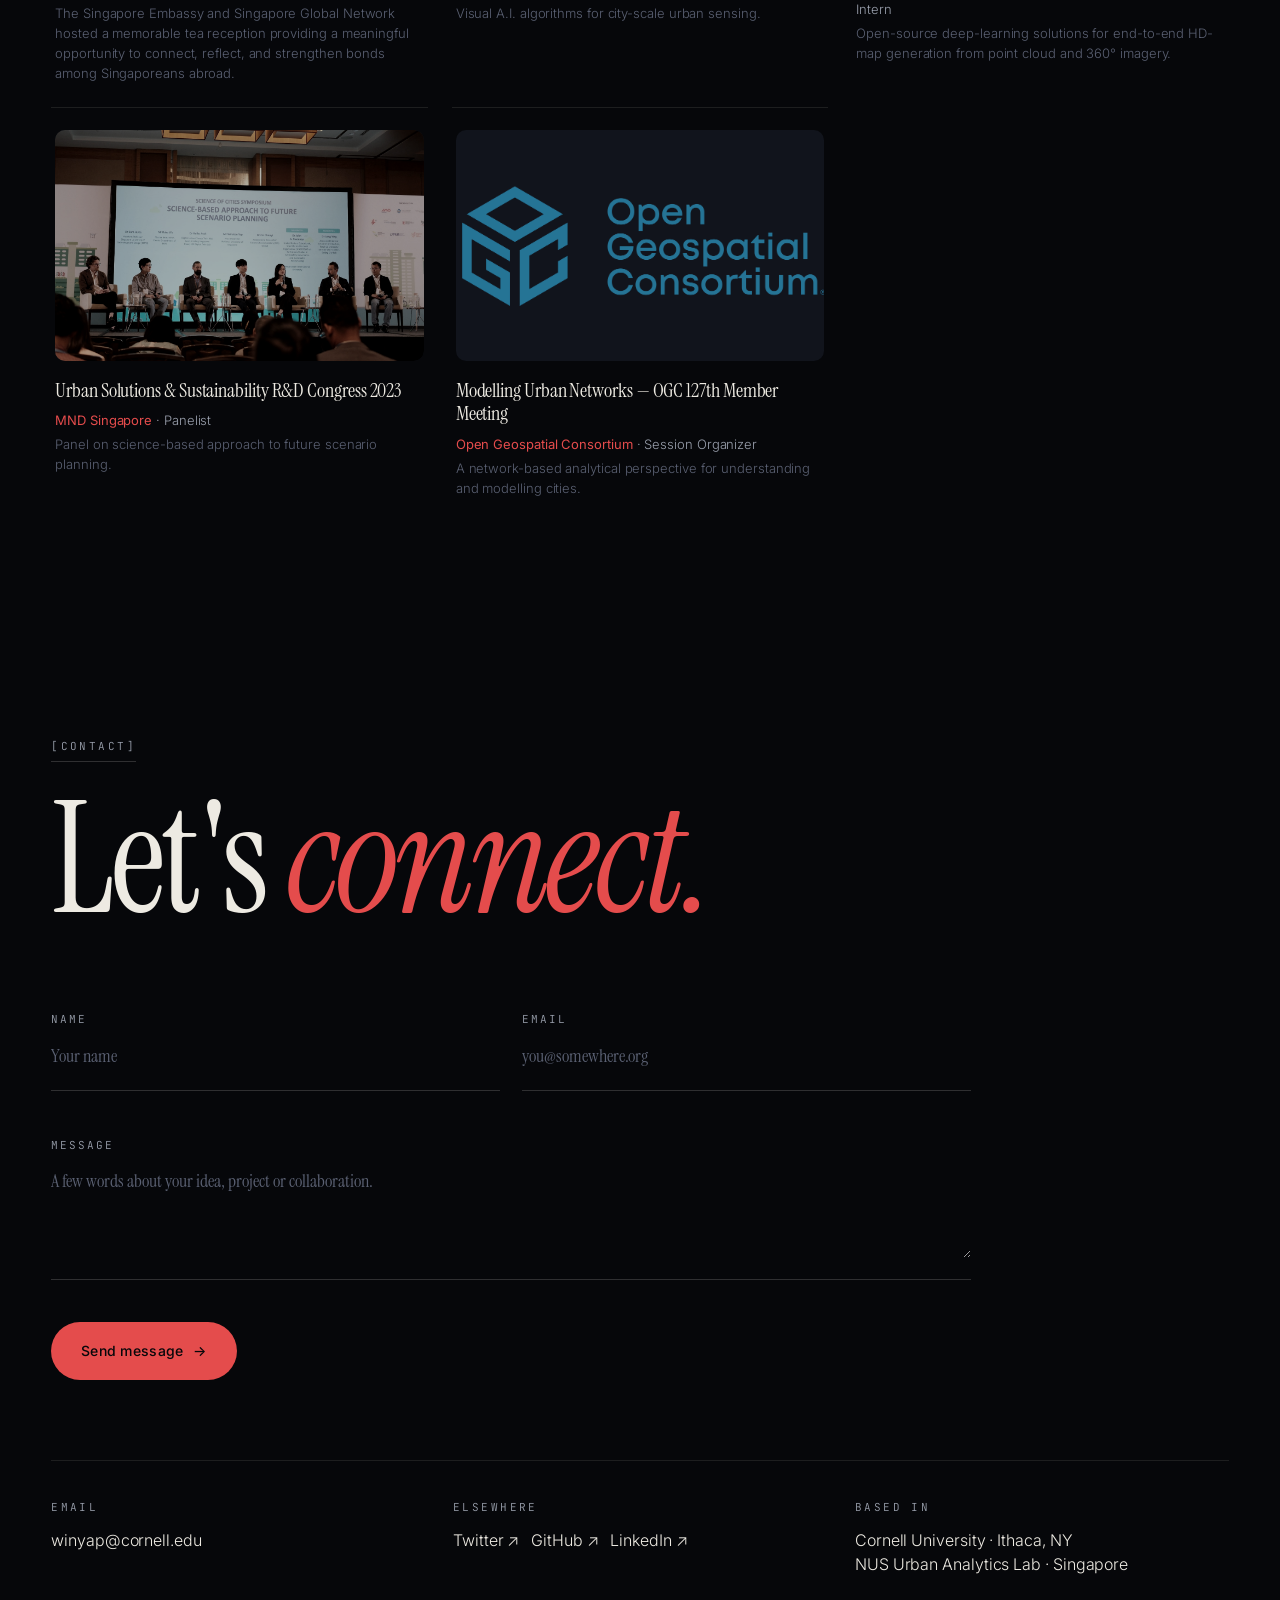
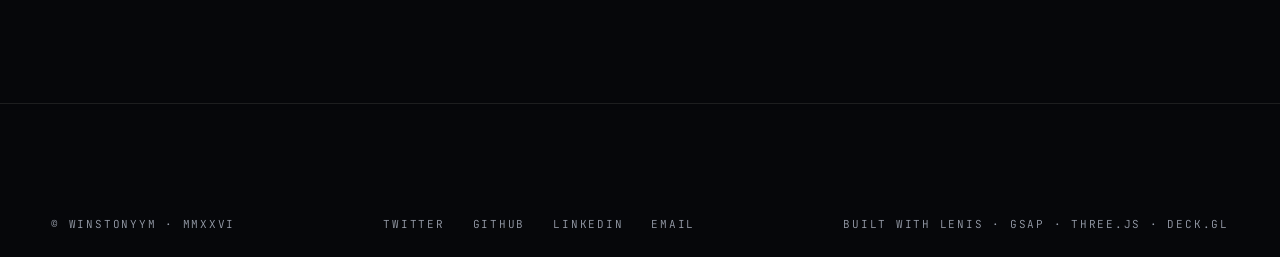
==== commit eaf23c5d: "update smu position" ====
--- a/index.html
+++ b/index.html
@@ -60,8 +60,8 @@
 			<div id="heroMap" class="hero__map" aria-hidden="true"></div>
 
 			<div class="hero__meta">
-				<span class="meta-tag">Postdoctoral Associate, Cornell University</span>
-				<span class="meta-tag">— Ezra Systems Fellow</span>
+				<span class="meta-tag">Ezra Systems Postdoc, Cornell University</span>
+				<span class="meta-tag">— Overseas Fellow, SMU</span>
 				<span class="meta-tag">— Ithaca / Singapore</span>
 			</div>
 
@@ -83,7 +83,7 @@
 			<div class="about__grid">
 				<div>
 					<span class="kicker">Now</span>
-					<p>Ezra Systems Postdoctoral Associate at Cornell University, mentored by Prof. Oliver Gao.</p>
+					<p>Ezra Systems Postdoctoral Associate at Cornell University, mentored by Prof. Oliver Gao. <br/> <br/> SMU Overseas Postdoctoral Fellow, College of Integrative Studies</p> 
 				</div>
 				<div>
 					<span class="kicker">Recently</span>
